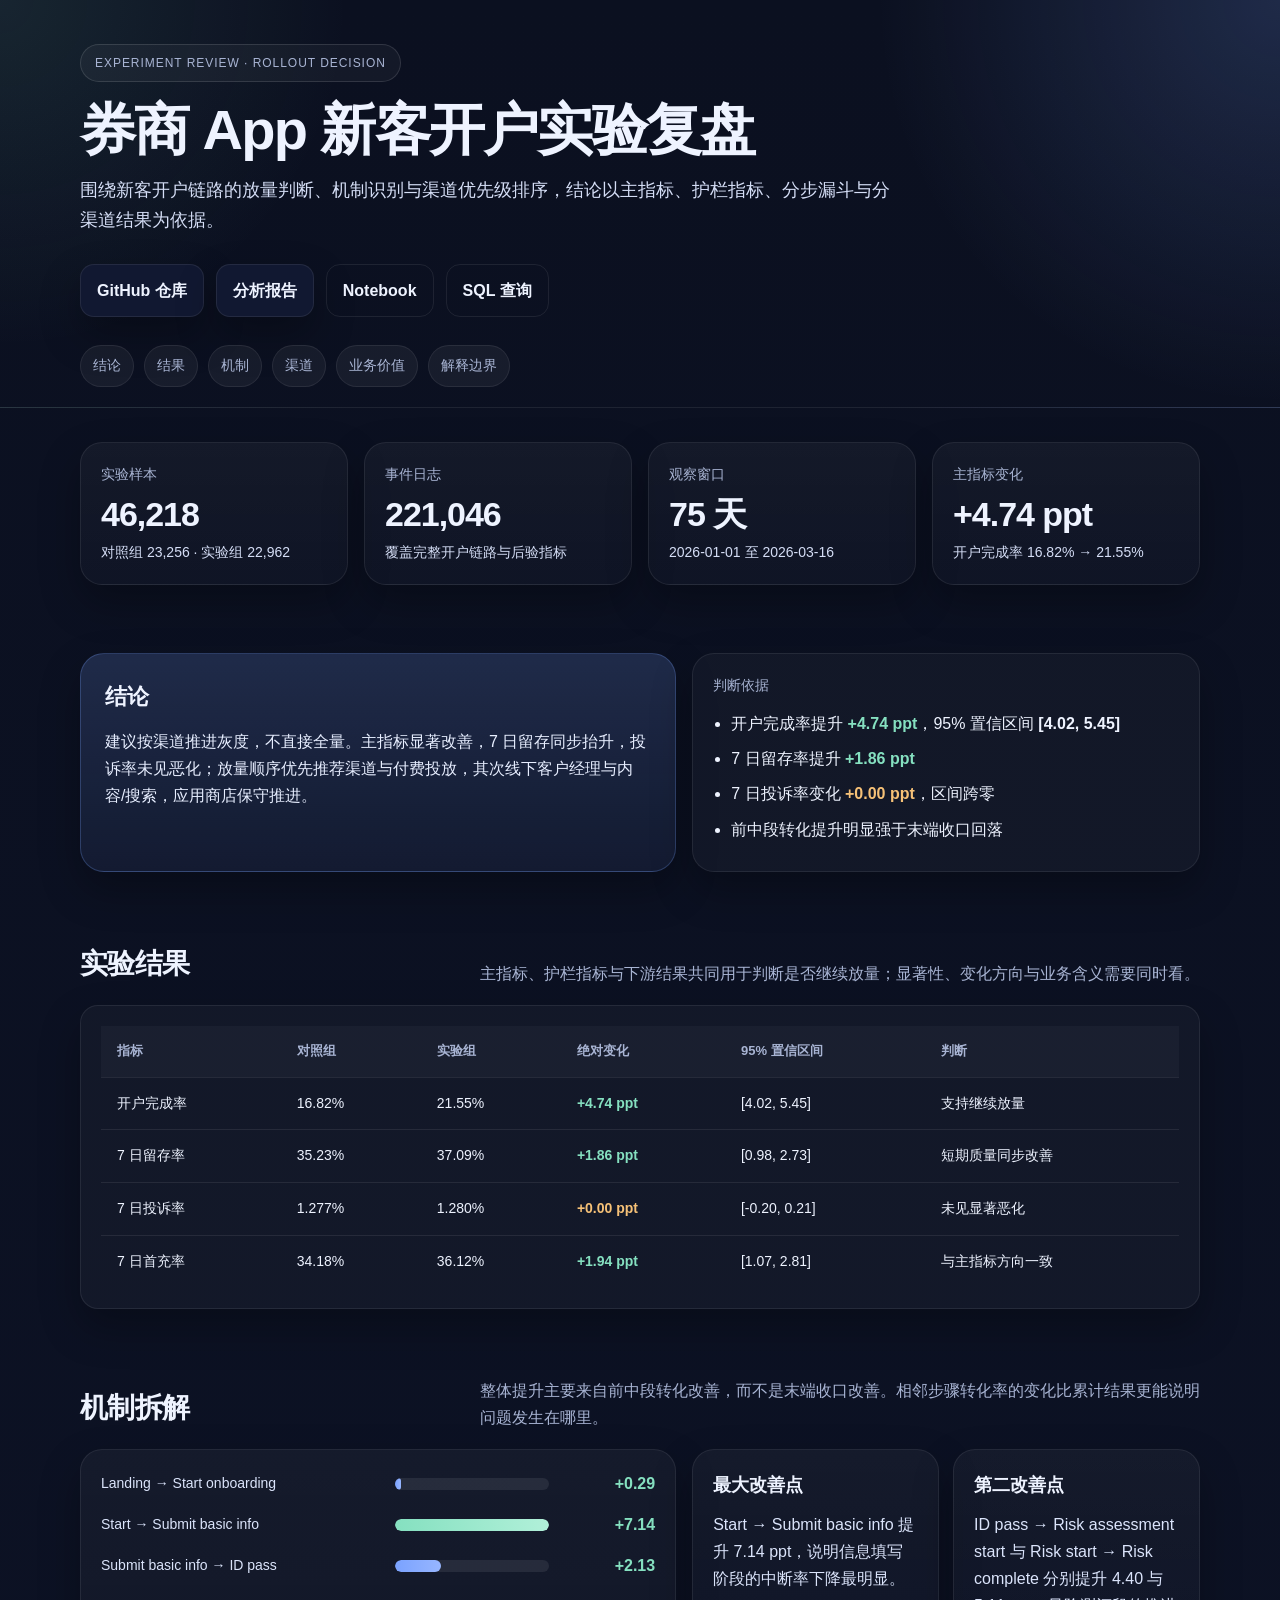
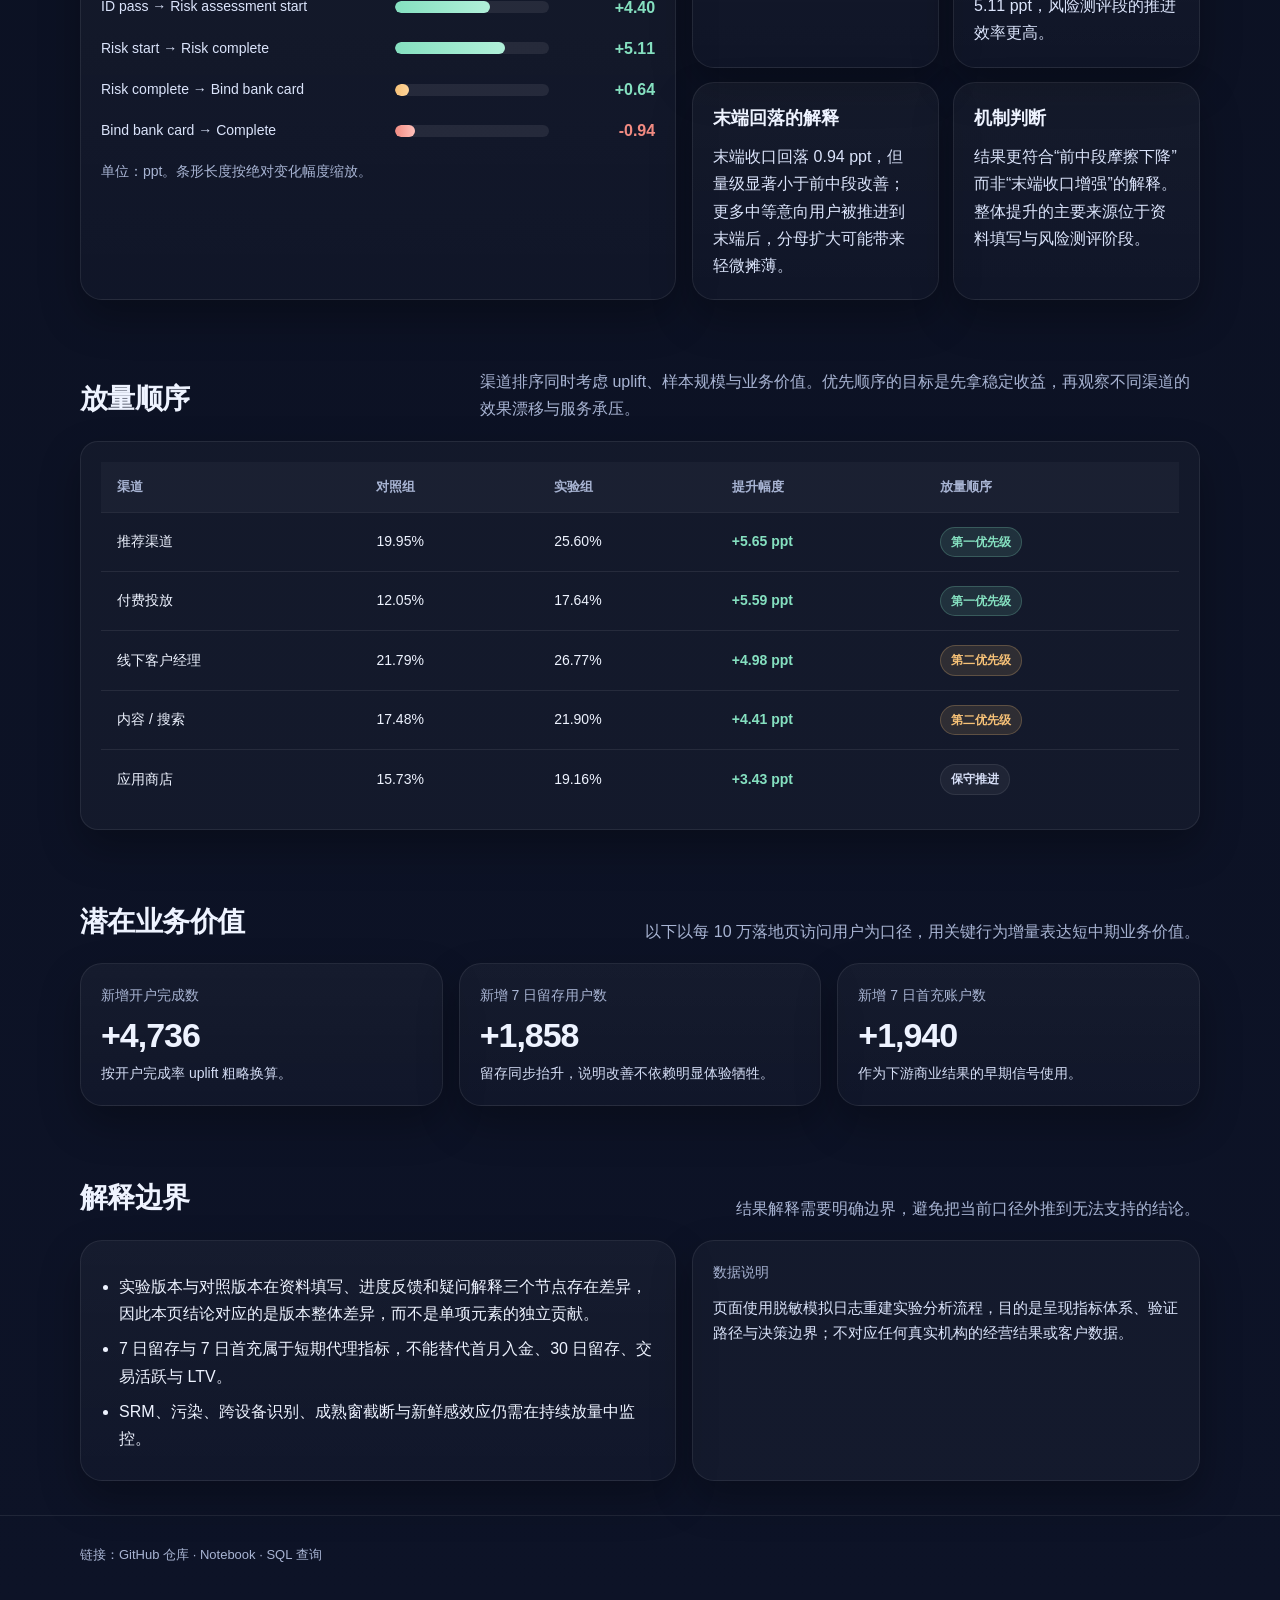
==== index.html @ dfdd7ac4 "new" ====
<!doctype html>
<html lang="zh-CN">
<head>
  <meta charset="utf-8">
  <meta name="viewport" content="width=device-width, initial-scale=1">
  <title>券商 App 新客开户实验复盘</title>
  <meta name="description" content="券商 App 新客开户链路的效果评估、机制拆解与分渠道放量顺序。">
  <style>:root{
  --bg:#0b1020;
  --panel:#111831;
  --panel-2:#151f3d;
  --line:rgba(255,255,255,.08);
  --text:#eef3ff;
  --muted:#a8b4d3;
  --accent:#7aa2ff;
  --accent-2:#85e0c0;
  --warm:#f6c177;
  --danger:#f28b82;
  --shadow:0 18px 40px rgba(0,0,0,.28);
}
*{box-sizing:border-box}
html{scroll-behavior:smooth}
body{margin:0;font-family:-apple-system,BlinkMacSystemFont,"Segoe UI",Roboto,"PingFang SC","Noto Sans SC","Hiragino Sans GB","Microsoft YaHei",sans-serif;background:linear-gradient(180deg,#0b1020 0%,#0d1327 100%);color:var(--text);line-height:1.7}
a{color:inherit;text-decoration:none}
.container{width:min(1120px,calc(100vw - 32px));margin:0 auto}
header.hero{padding:44px 0 20px;border-bottom:1px solid var(--line);background:radial-gradient(circle at top right, rgba(122,162,255,.18), transparent 30%),radial-gradient(circle at top left, rgba(133,224,192,.10), transparent 26%)}
.badge{display:inline-flex;align-items:center;gap:10px;padding:8px 14px;border:1px solid rgba(255,255,255,.12);border-radius:999px;background:rgba(255,255,255,.04);font-size:12px;letter-spacing:.08em;text-transform:uppercase;color:var(--muted)}
h1{font-size:clamp(34px,5vw,56px);line-height:1.08;margin:18px 0 14px;letter-spacing:-.03em}
.subtitle{max-width:820px;font-size:18px;color:#d5def6;margin:0 0 28px}
.toplinks{display:flex;flex-wrap:wrap;gap:12px;margin:18px 0 10px}
.btn{display:inline-flex;align-items:center;gap:10px;padding:12px 16px;border-radius:14px;background:var(--panel);border:1px solid var(--line);box-shadow:var(--shadow);font-weight:600}
.btn.secondary{background:transparent;box-shadow:none}
.quicknav{display:flex;flex-wrap:wrap;gap:10px;padding:18px 0 0}
.quicknav a{padding:8px 12px;border-radius:999px;background:rgba(255,255,255,.05);border:1px solid var(--line);font-size:14px;color:var(--muted)}
section{padding:34px 0}
.section-head{display:flex;justify-content:space-between;align-items:end;gap:18px;margin-bottom:18px}
.section-head h2{margin:0;font-size:28px;letter-spacing:-.02em}
.section-head p{margin:0;color:var(--muted);max-width:720px}
.grid{display:grid;gap:16px}
.metrics{grid-template-columns:repeat(4,minmax(0,1fr))}
.card{background:linear-gradient(180deg,rgba(255,255,255,.04),rgba(255,255,255,.02));border:1px solid var(--line);border-radius:22px;padding:20px;box-shadow:var(--shadow)}
.metric-label{color:var(--muted);font-size:14px;margin-bottom:10px}
.metric-value{font-size:34px;font-weight:750;letter-spacing:-.03em;line-height:1.05}
.metric-sub{margin-top:8px;color:#d5def6;font-size:14px}
.two-col{grid-template-columns:1.08fr .92fr}
.callout{padding:24px;border-radius:24px;background:linear-gradient(180deg,rgba(122,162,255,.18),rgba(122,162,255,.07));border:1px solid rgba(122,162,255,.25)}
.callout h3{margin:0 0 12px;font-size:22px}
.callout p{margin:0;color:#e7eeff}
.note{color:var(--muted);font-size:14px}
.list{margin:12px 0 0;padding-left:18px}
.list li{margin:8px 0}
.table-wrap{overflow:auto;border:1px solid var(--line);border-radius:18px;background:rgba(255,255,255,.03)}
table{width:100%;border-collapse:collapse;min-width:720px}
th,td{padding:14px 16px;border-bottom:1px solid var(--line);text-align:left;font-size:14px}
th{font-size:13px;color:var(--muted);font-weight:700;background:rgba(255,255,255,.03)}
tr:last-child td{border-bottom:none}
.em{font-weight:700}
.good{color:var(--accent-2);font-weight:700}
.warn{color:var(--warm);font-weight:700}
.bad{color:var(--danger);font-weight:700}
.kv{display:grid;grid-template-columns:repeat(2,minmax(0,1fr));gap:14px}
.kv .card h3{margin:0 0 10px;font-size:18px}
.kv .card p{margin:0;color:#dbe4fb}
.bars{display:grid;gap:14px}
.bar{display:grid;grid-template-columns:280px 1fr 92px;gap:14px;align-items:center}
.bar .label{font-size:14px;color:#dbe4fb}
.track{height:12px;border-radius:999px;background:rgba(255,255,255,.08);overflow:hidden;position:relative}
.fill{height:100%;border-radius:999px;background:linear-gradient(90deg,var(--accent),#97b6ff)}
.fill.green{background:linear-gradient(90deg,var(--accent-2),#b1f0d9)}
.fill.orange{background:linear-gradient(90deg,var(--warm),#ffd59a)}
.fill.red{background:linear-gradient(90deg,var(--danger),#ffc1bb)}
.delta{font-weight:750;text-align:right}
.priority{display:inline-flex;align-items:center;padding:4px 10px;border-radius:999px;font-size:12px;font-weight:700}
.p1{background:rgba(133,224,192,.12);color:var(--accent-2);border:1px solid rgba(133,224,192,.24)}
.p2{background:rgba(246,193,119,.12);color:var(--warm);border:1px solid rgba(246,193,119,.24)}
.p3{background:rgba(255,255,255,.05);color:#d6def6;border:1px solid var(--line)}
.smallgrid{grid-template-columns:repeat(3,minmax(0,1fr))}
.footer{padding:28px 0 46px;color:var(--muted);font-size:13px;border-top:1px solid var(--line)}
.divider{height:1px;background:var(--line);margin:8px 0 0}
.muted-card{background:rgba(255,255,255,.03)}
@media (max-width: 980px){
  .metrics,.two-col,.smallgrid,.kv{grid-template-columns:1fr 1fr}
  .bar{grid-template-columns:1fr;gap:8px}
}
@media (max-width: 640px){
  .metrics,.two-col,.smallgrid,.kv{grid-template-columns:1fr}
  header.hero{padding-top:28px}
  .btn{width:100%;justify-content:center}
}</style>
</head>
<body>
  <header class="hero">
    <div class="container">
      <span class="badge">Experiment Review · Rollout Decision</span>
      <h1>券商 App 新客开户实验复盘</h1>
      <p class="subtitle">围绕新客开户链路的放量判断、机制识别与渠道优先级排序，结论以主指标、护栏指标、分步漏斗与分渠道结果为依据。</p>
      
<div class="toplinks">
  <a class="btn" href="https://github.com/QILU-622/brokerage-onboarding-abtest" target="_blank" rel="noopener">GitHub 仓库</a>
  <a class="btn" href="./reports/brokerage_abtest_report.html">分析报告</a>
  <a class="btn secondary" href="https://github.com/QILU-622/brokerage-onboarding-abtest/blob/main/notebooks/brokerage_abtest_analysis.ipynb" target="_blank" rel="noopener">Notebook</a>
  <a class="btn secondary" href="https://github.com/QILU-622/brokerage-onboarding-abtest/tree/main/sql" target="_blank" rel="noopener">SQL 查询</a>
</div>
<div class="quicknav">
  <a href="#summary">结论</a>
  <a href="#results">结果</a>
  <a href="#mechanism">机制</a>
  <a href="#channels">渠道</a>
  <a href="#value">业务价值</a>
  <a href="#boundary">解释边界</a>
</div>

    </div>
  </header>

  <main class="container">
    <section id="summary">
      <div class="grid metrics">
        <div class="card">
          <div class="metric-label">实验样本</div>
          <div class="metric-value">46,218</div>
          <div class="metric-sub">对照组 23,256 · 实验组 22,962</div>
        </div>
        <div class="card">
          <div class="metric-label">事件日志</div>
          <div class="metric-value">221,046</div>
          <div class="metric-sub">覆盖完整开户链路与后验指标</div>
        </div>
        <div class="card">
          <div class="metric-label">观察窗口</div>
          <div class="metric-value">75 天</div>
          <div class="metric-sub">2026-01-01 至 2026-03-16</div>
        </div>
        <div class="card">
          <div class="metric-label">主指标变化</div>
          <div class="metric-value">+4.74 ppt</div>
          <div class="metric-sub">开户完成率 16.82% → 21.55%</div>
        </div>
      </div>
    </section>

    <section>
      <div class="grid two-col">
        <div class="callout card">
          <h3>结论</h3>
          <p>建议按渠道推进灰度，不直接全量。主指标显著改善，7 日留存同步抬升，投诉率未见恶化；放量顺序优先推荐渠道与付费投放，其次线下客户经理与内容/搜索，应用商店保守推进。</p>
        </div>
        <div class="card muted-card">
          <div class="metric-label">判断依据</div>
          <ul class="list">
            <li>开户完成率提升 <span class="good">+4.74 ppt</span>，95% 置信区间 <span class="em">[4.02, 5.45]</span></li>
            <li>7 日留存率提升 <span class="good">+1.86 ppt</span></li>
            <li>7 日投诉率变化 <span class="warn">+0.00 ppt</span>，区间跨零</li>
            <li>前中段转化提升明显强于末端收口回落</li>
          </ul>
        </div>
      </div>
    </section>

    <section id="results">
      <div class="section-head">
        <h2>实验结果</h2>
        <p>主指标、护栏指标与下游结果共同用于判断是否继续放量；显著性、变化方向与业务含义需要同时看。</p>
      </div>
      <div class="table-wrap card">
        <table>
          <thead>
            <tr>
              <th>指标</th>
              <th>对照组</th>
              <th>实验组</th>
              <th>绝对变化</th>
              <th>95% 置信区间</th>
              <th>判断</th>
            </tr>
          </thead>
          <tbody>
            <tr>
              <td>开户完成率</td>
              <td>16.82%</td>
              <td>21.55%</td>
              <td class="good">+4.74 ppt</td>
              <td>[4.02, 5.45]</td>
              <td>支持继续放量</td>
            </tr>
            <tr>
              <td>7 日留存率</td>
              <td>35.23%</td>
              <td>37.09%</td>
              <td class="good">+1.86 ppt</td>
              <td>[0.98, 2.73]</td>
              <td>短期质量同步改善</td>
            </tr>
            <tr>
              <td>7 日投诉率</td>
              <td>1.277%</td>
              <td>1.280%</td>
              <td class="warn">+0.00 ppt</td>
              <td>[-0.20, 0.21]</td>
              <td>未见显著恶化</td>
            </tr>
            <tr>
              <td>7 日首充率</td>
              <td>34.18%</td>
              <td>36.12%</td>
              <td class="good">+1.94 ppt</td>
              <td>[1.07, 2.81]</td>
              <td>与主指标方向一致</td>
            </tr>
          </tbody>
        </table>
      </div>
    </section>

    <section id="mechanism">
      <div class="section-head">
        <h2>机制拆解</h2>
        <p>整体提升主要来自前中段转化改善，而不是末端收口改善。相邻步骤转化率的变化比累计结果更能说明问题发生在哪里。</p>
      </div>
      <div class="grid two-col">
        <div class="card">
          <div class="bars">
            <div class="bar"><div class="label">Landing → Start onboarding</div><div class="track"><div class="fill" style="width:4.1%"></div></div><div class="delta good">+0.29</div></div>
            <div class="bar"><div class="label">Start → Submit basic info</div><div class="track"><div class="fill green" style="width:100%"></div></div><div class="delta good">+7.14</div></div>
            <div class="bar"><div class="label">Submit basic info → ID pass</div><div class="track"><div class="fill" style="width:29.8%"></div></div><div class="delta good">+2.13</div></div>
            <div class="bar"><div class="label">ID pass → Risk assessment start</div><div class="track"><div class="fill green" style="width:61.6%"></div></div><div class="delta good">+4.40</div></div>
            <div class="bar"><div class="label">Risk start → Risk complete</div><div class="track"><div class="fill green" style="width:71.6%"></div></div><div class="delta good">+5.11</div></div>
            <div class="bar"><div class="label">Risk complete → Bind bank card</div><div class="track"><div class="fill orange" style="width:9.0%"></div></div><div class="delta good">+0.64</div></div>
            <div class="bar"><div class="label">Bind bank card → Complete</div><div class="track"><div class="fill red" style="width:13.2%"></div></div><div class="delta bad">-0.94</div></div>
          </div>
          <p class="note" style="margin-top:16px">单位：ppt。条形长度按绝对变化幅度缩放。</p>
        </div>
        <div class="kv">
          <div class="card">
            <h3>最大改善点</h3>
            <p>Start → Submit basic info 提升 7.14 ppt，说明信息填写阶段的中断率下降最明显。</p>
          </div>
          <div class="card">
            <h3>第二改善点</h3>
            <p>ID pass → Risk assessment start 与 Risk start → Risk complete 分别提升 4.40 与 5.11 ppt，风险测评段的推进效率更高。</p>
          </div>
          <div class="card">
            <h3>末端回落的解释</h3>
            <p>末端收口回落 0.94 ppt，但量级显著小于前中段改善；更多中等意向用户被推进到末端后，分母扩大可能带来轻微摊薄。</p>
          </div>
          <div class="card">
            <h3>机制判断</h3>
            <p>结果更符合“前中段摩擦下降”而非“末端收口增强”的解释。整体提升的主要来源位于资料填写与风险测评阶段。</p>
          </div>
        </div>
      </div>
    </section>

    <section id="channels">
      <div class="section-head">
        <h2>放量顺序</h2>
        <p>渠道排序同时考虑 uplift、样本规模与业务价值。优先顺序的目标是先拿稳定收益，再观察不同渠道的效果漂移与服务承压。</p>
      </div>
      <div class="table-wrap card">
        <table>
          <thead>
            <tr>
              <th>渠道</th>
              <th>对照组</th>
              <th>实验组</th>
              <th>提升幅度</th>
              <th>放量顺序</th>
            </tr>
          </thead>
          <tbody>
            <tr>
              <td>推荐渠道</td>
              <td>19.95%</td>
              <td>25.60%</td>
              <td class="good">+5.65 ppt</td>
              <td><span class="priority p1">第一优先级</span></td>
            </tr>
            <tr>
              <td>付费投放</td>
              <td>12.05%</td>
              <td>17.64%</td>
              <td class="good">+5.59 ppt</td>
              <td><span class="priority p1">第一优先级</span></td>
            </tr>
            <tr>
              <td>线下客户经理</td>
              <td>21.79%</td>
              <td>26.77%</td>
              <td class="good">+4.98 ppt</td>
              <td><span class="priority p2">第二优先级</span></td>
            </tr>
            <tr>
              <td>内容 / 搜索</td>
              <td>17.48%</td>
              <td>21.90%</td>
              <td class="good">+4.41 ppt</td>
              <td><span class="priority p2">第二优先级</span></td>
            </tr>
            <tr>
              <td>应用商店</td>
              <td>15.73%</td>
              <td>19.16%</td>
              <td class="good">+3.43 ppt</td>
              <td><span class="priority p3">保守推进</span></td>
            </tr>
          </tbody>
        </table>
      </div>
    </section>

    <section id="value">
      <div class="section-head">
        <h2>潜在业务价值</h2>
        <p>以下以每 10 万落地页访问用户为口径，用关键行为增量表达短中期业务价值。</p>
      </div>
      <div class="grid smallgrid">
        <div class="card">
          <div class="metric-label">新增开户完成数</div>
          <div class="metric-value">+4,736</div>
          <div class="metric-sub">按开户完成率 uplift 粗略换算。</div>
        </div>
        <div class="card">
          <div class="metric-label">新增 7 日留存用户数</div>
          <div class="metric-value">+1,858</div>
          <div class="metric-sub">留存同步抬升，说明改善不依赖明显体验牺牲。</div>
        </div>
        <div class="card">
          <div class="metric-label">新增 7 日首充账户数</div>
          <div class="metric-value">+1,940</div>
          <div class="metric-sub">作为下游商业结果的早期信号使用。</div>
        </div>
      </div>
    </section>

    <section id="boundary">
      <div class="section-head">
        <h2>解释边界</h2>
        <p>结果解释需要明确边界，避免把当前口径外推到无法支持的结论。</p>
      </div>
      <div class="grid two-col">
        <div class="card">
          <ul class="list">
            <li>实验版本与对照版本在资料填写、进度反馈和疑问解释三个节点存在差异，因此本页结论对应的是版本整体差异，而不是单项元素的独立贡献。</li>
            <li>7 日留存与 7 日首充属于短期代理指标，不能替代首月入金、30 日留存、交易活跃与 LTV。</li>
            <li>SRM、污染、跨设备识别、成熟窗截断与新鲜感效应仍需在持续放量中监控。</li>
          </ul>
        </div>
        <div class="card muted-card">
          <div class="metric-label">数据说明</div>
          <p class="note" style="font-size:15px;color:#dbe4fb;margin:0">页面使用脱敏模拟日志重建实验分析流程，目的是呈现指标体系、验证路径与决策边界；不对应任何真实机构的经营结果或客户数据。</p>
        </div>
      </div>
    </section>
  </main>

  <footer class="footer">
    <div class="container">
      <div>链接：<a href="https://github.com/QILU-622/brokerage-onboarding-abtest" target="_blank" rel="noopener">GitHub 仓库</a> · <a href="https://github.com/QILU-622/brokerage-onboarding-abtest/blob/main/notebooks/brokerage_abtest_analysis.ipynb" target="_blank" rel="noopener">Notebook</a> · <a href="https://github.com/QILU-622/brokerage-onboarding-abtest/tree/main/sql" target="_blank" rel="noopener">SQL 查询</a></div>
    </div>
  </footer>
</body>
</html>
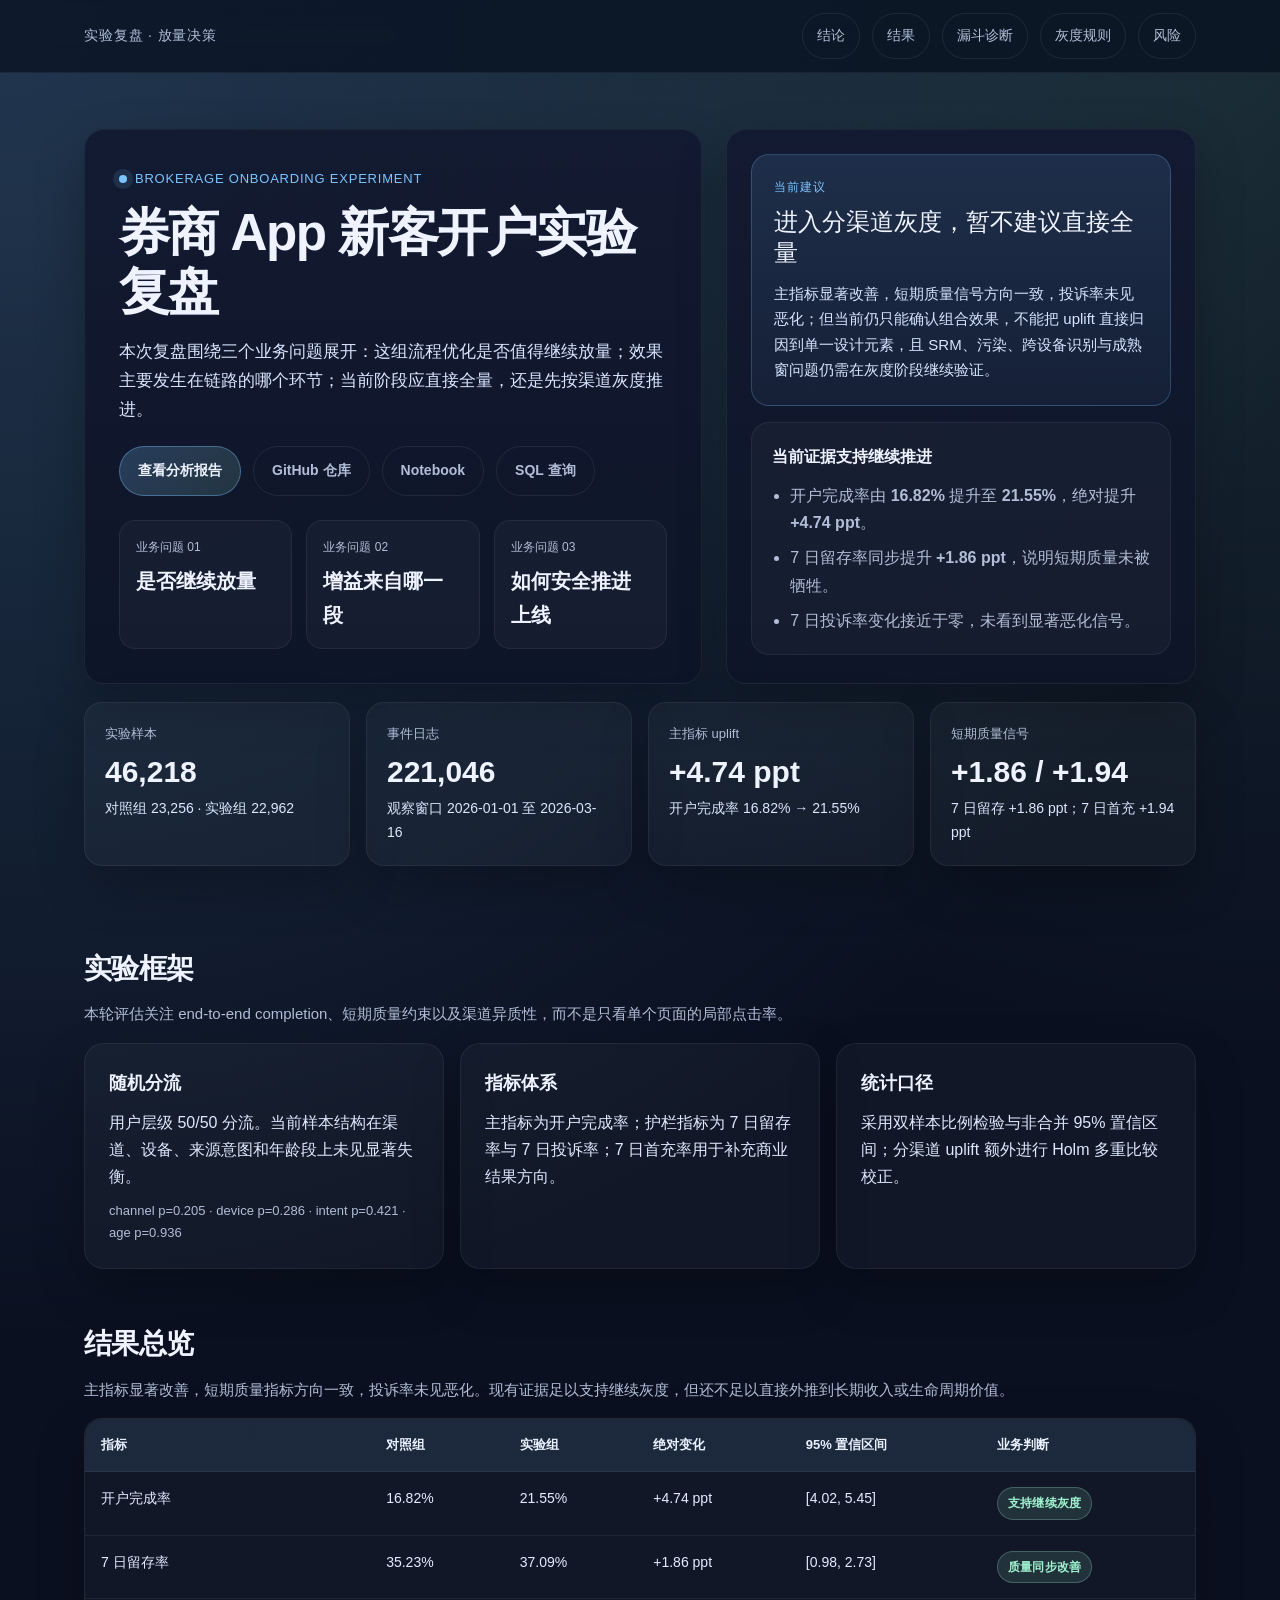
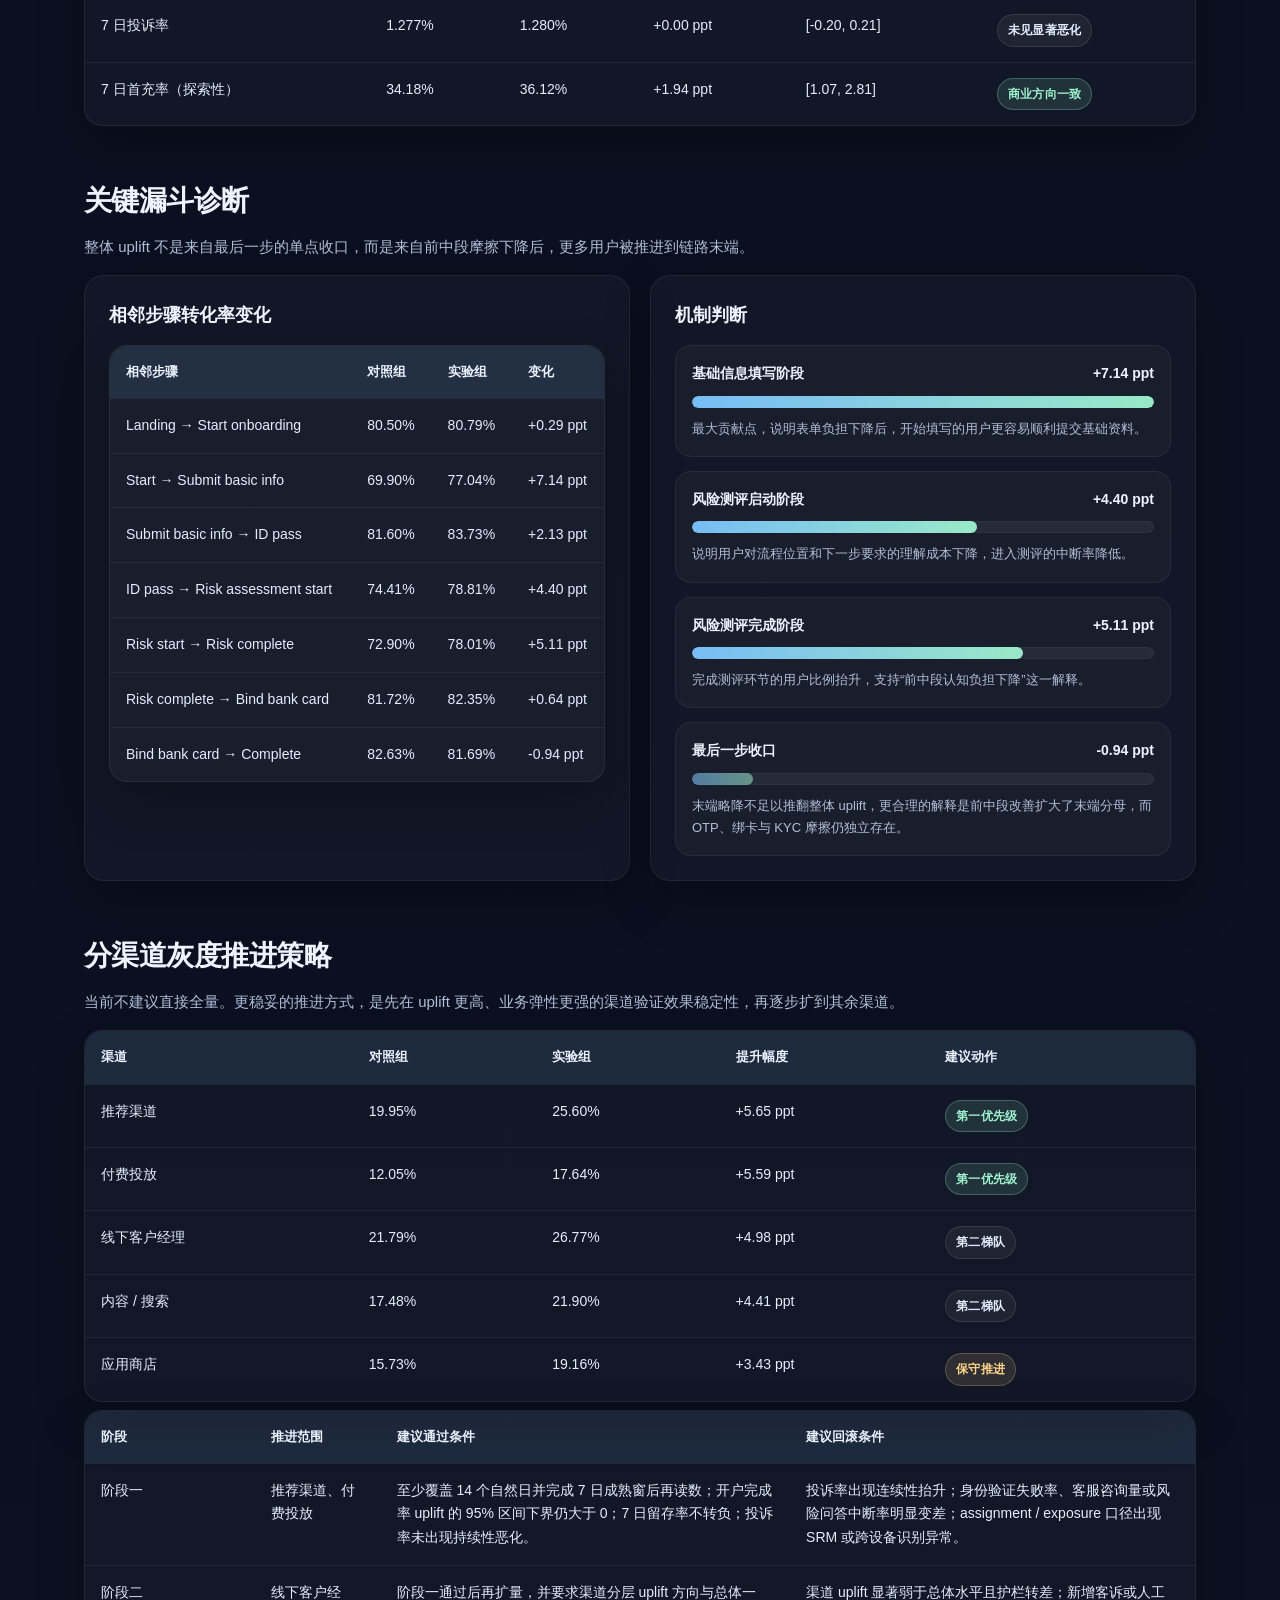
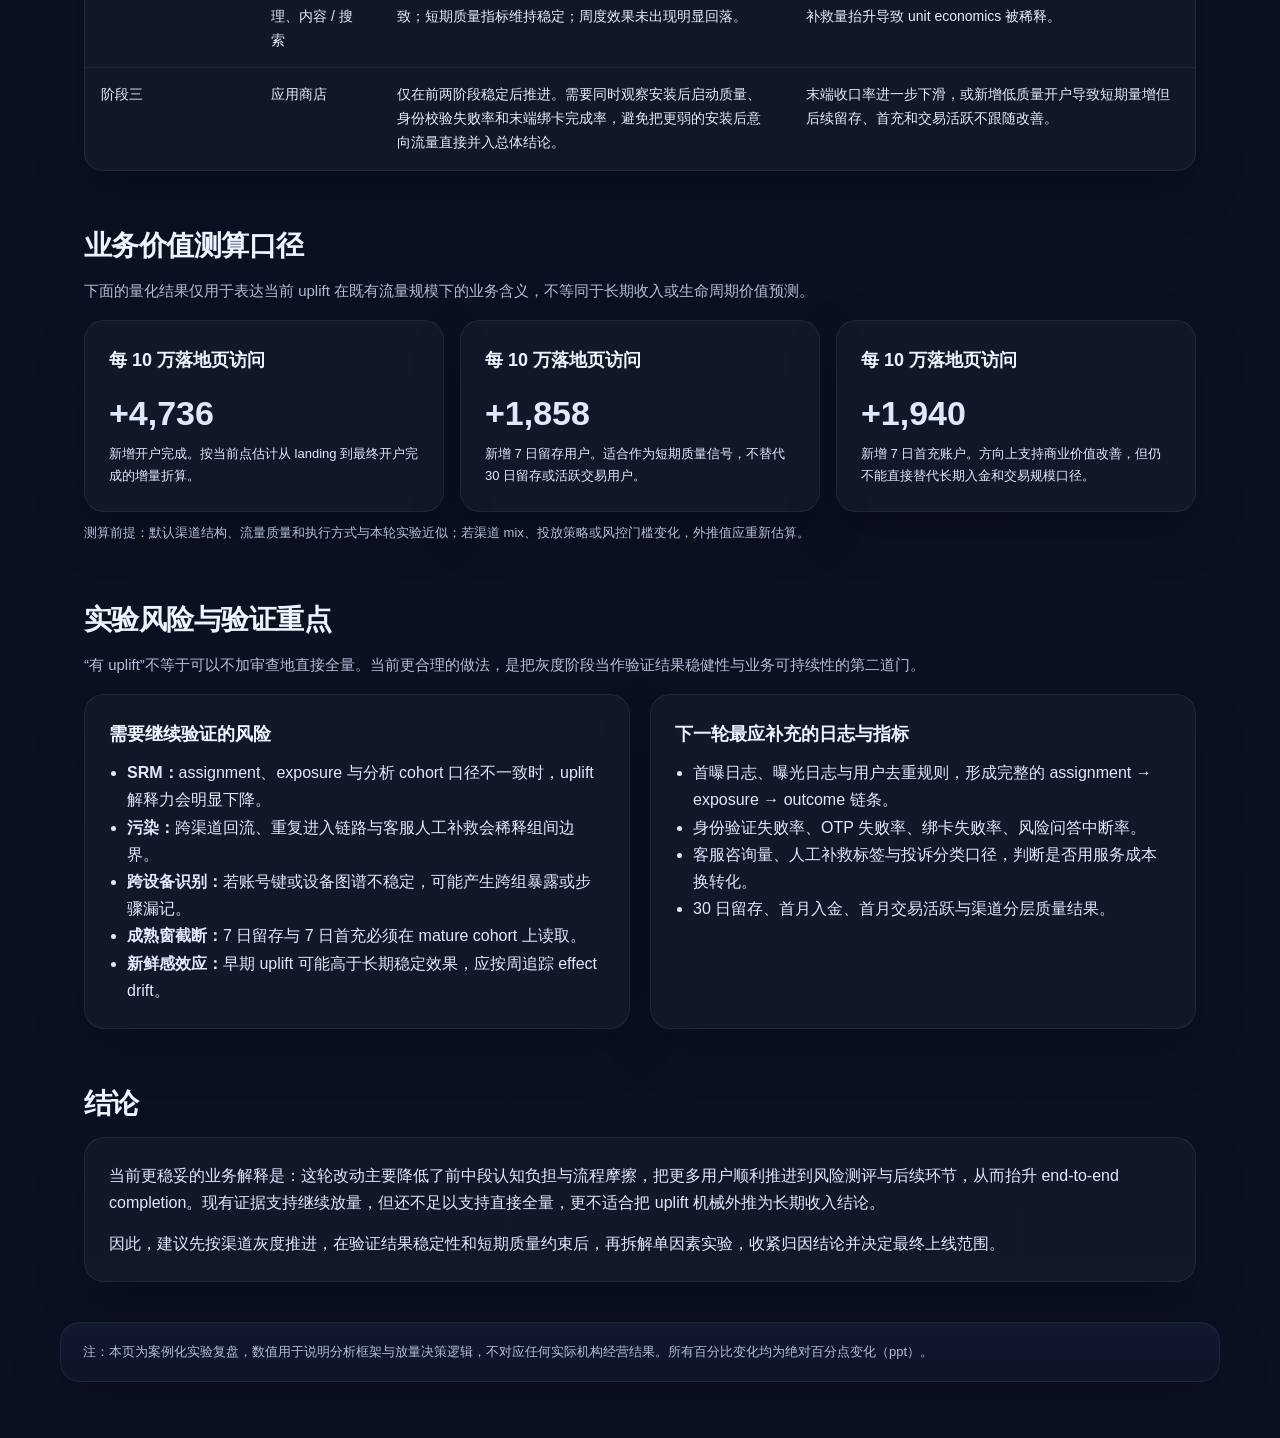
==== commit 36cbbb34: "update" ====
--- a/index.html
+++ b/index.html
@@ -1,169 +1,342 @@
-<!doctype html>
+<!DOCTYPE html>
 <html lang="zh-CN">
 <head>
-  <meta charset="utf-8">
-  <meta name="viewport" content="width=device-width, initial-scale=1">
-  <title>券商 App 新客开户实验复盘</title>
-  <meta name="description" content="券商 App 新客开户链路的效果评估、机制拆解与分渠道放量顺序。">
-  <style>:root{
-  --bg:#0b1020;
-  --panel:#111831;
-  --panel-2:#151f3d;
-  --line:rgba(255,255,255,.08);
-  --text:#eef3ff;
-  --muted:#a8b4d3;
-  --accent:#7aa2ff;
-  --accent-2:#85e0c0;
-  --warm:#f6c177;
-  --danger:#f28b82;
-  --shadow:0 18px 40px rgba(0,0,0,.28);
-}
-*{box-sizing:border-box}
-html{scroll-behavior:smooth}
-body{margin:0;font-family:-apple-system,BlinkMacSystemFont,"Segoe UI",Roboto,"PingFang SC","Noto Sans SC","Hiragino Sans GB","Microsoft YaHei",sans-serif;background:linear-gradient(180deg,#0b1020 0%,#0d1327 100%);color:var(--text);line-height:1.7}
-a{color:inherit;text-decoration:none}
-.container{width:min(1120px,calc(100vw - 32px));margin:0 auto}
-header.hero{padding:44px 0 20px;border-bottom:1px solid var(--line);background:radial-gradient(circle at top right, rgba(122,162,255,.18), transparent 30%),radial-gradient(circle at top left, rgba(133,224,192,.10), transparent 26%)}
-.badge{display:inline-flex;align-items:center;gap:10px;padding:8px 14px;border:1px solid rgba(255,255,255,.12);border-radius:999px;background:rgba(255,255,255,.04);font-size:12px;letter-spacing:.08em;text-transform:uppercase;color:var(--muted)}
-h1{font-size:clamp(34px,5vw,56px);line-height:1.08;margin:18px 0 14px;letter-spacing:-.03em}
-.subtitle{max-width:820px;font-size:18px;color:#d5def6;margin:0 0 28px}
-.toplinks{display:flex;flex-wrap:wrap;gap:12px;margin:18px 0 10px}
-.btn{display:inline-flex;align-items:center;gap:10px;padding:12px 16px;border-radius:14px;background:var(--panel);border:1px solid var(--line);box-shadow:var(--shadow);font-weight:600}
-.btn.secondary{background:transparent;box-shadow:none}
-.quicknav{display:flex;flex-wrap:wrap;gap:10px;padding:18px 0 0}
-.quicknav a{padding:8px 12px;border-radius:999px;background:rgba(255,255,255,.05);border:1px solid var(--line);font-size:14px;color:var(--muted)}
-section{padding:34px 0}
-.section-head{display:flex;justify-content:space-between;align-items:end;gap:18px;margin-bottom:18px}
-.section-head h2{margin:0;font-size:28px;letter-spacing:-.02em}
-.section-head p{margin:0;color:var(--muted);max-width:720px}
-.grid{display:grid;gap:16px}
-.metrics{grid-template-columns:repeat(4,minmax(0,1fr))}
-.card{background:linear-gradient(180deg,rgba(255,255,255,.04),rgba(255,255,255,.02));border:1px solid var(--line);border-radius:22px;padding:20px;box-shadow:var(--shadow)}
-.metric-label{color:var(--muted);font-size:14px;margin-bottom:10px}
-.metric-value{font-size:34px;font-weight:750;letter-spacing:-.03em;line-height:1.05}
-.metric-sub{margin-top:8px;color:#d5def6;font-size:14px}
-.two-col{grid-template-columns:1.08fr .92fr}
-.callout{padding:24px;border-radius:24px;background:linear-gradient(180deg,rgba(122,162,255,.18),rgba(122,162,255,.07));border:1px solid rgba(122,162,255,.25)}
-.callout h3{margin:0 0 12px;font-size:22px}
-.callout p{margin:0;color:#e7eeff}
-.note{color:var(--muted);font-size:14px}
-.list{margin:12px 0 0;padding-left:18px}
-.list li{margin:8px 0}
-.table-wrap{overflow:auto;border:1px solid var(--line);border-radius:18px;background:rgba(255,255,255,.03)}
-table{width:100%;border-collapse:collapse;min-width:720px}
-th,td{padding:14px 16px;border-bottom:1px solid var(--line);text-align:left;font-size:14px}
-th{font-size:13px;color:var(--muted);font-weight:700;background:rgba(255,255,255,.03)}
-tr:last-child td{border-bottom:none}
-.em{font-weight:700}
-.good{color:var(--accent-2);font-weight:700}
-.warn{color:var(--warm);font-weight:700}
-.bad{color:var(--danger);font-weight:700}
-.kv{display:grid;grid-template-columns:repeat(2,minmax(0,1fr));gap:14px}
-.kv .card h3{margin:0 0 10px;font-size:18px}
-.kv .card p{margin:0;color:#dbe4fb}
-.bars{display:grid;gap:14px}
-.bar{display:grid;grid-template-columns:280px 1fr 92px;gap:14px;align-items:center}
-.bar .label{font-size:14px;color:#dbe4fb}
-.track{height:12px;border-radius:999px;background:rgba(255,255,255,.08);overflow:hidden;position:relative}
-.fill{height:100%;border-radius:999px;background:linear-gradient(90deg,var(--accent),#97b6ff)}
-.fill.green{background:linear-gradient(90deg,var(--accent-2),#b1f0d9)}
-.fill.orange{background:linear-gradient(90deg,var(--warm),#ffd59a)}
-.fill.red{background:linear-gradient(90deg,var(--danger),#ffc1bb)}
-.delta{font-weight:750;text-align:right}
-.priority{display:inline-flex;align-items:center;padding:4px 10px;border-radius:999px;font-size:12px;font-weight:700}
-.p1{background:rgba(133,224,192,.12);color:var(--accent-2);border:1px solid rgba(133,224,192,.24)}
-.p2{background:rgba(246,193,119,.12);color:var(--warm);border:1px solid rgba(246,193,119,.24)}
-.p3{background:rgba(255,255,255,.05);color:#d6def6;border:1px solid var(--line)}
-.smallgrid{grid-template-columns:repeat(3,minmax(0,1fr))}
-.footer{padding:28px 0 46px;color:var(--muted);font-size:13px;border-top:1px solid var(--line)}
-.divider{height:1px;background:var(--line);margin:8px 0 0}
-.muted-card{background:rgba(255,255,255,.03)}
-@media (max-width: 980px){
-  .metrics,.two-col,.smallgrid,.kv{grid-template-columns:1fr 1fr}
-  .bar{grid-template-columns:1fr;gap:8px}
-}
-@media (max-width: 640px){
-  .metrics,.two-col,.smallgrid,.kv{grid-template-columns:1fr}
-  header.hero{padding-top:28px}
-  .btn{width:100%;justify-content:center}
-}</style>
+  <meta charset="UTF-8" />
+  <meta name="viewport" content="width=device-width, initial-scale=1.0" />
+  <title>券商 App 新客开户实验复盘｜灰度上线决策</title>
+  <meta name="description" content="券商 App 新客开户实验复盘，围绕放量决策、漏斗诊断、渠道异质性与灰度上线规则展开。" />
+  <style>
+    :root{
+      --bg:#0b1020;
+      --panel:#121a31;
+      --panel-2:#182340;
+      --line:#273556;
+      --text:#eef3ff;
+      --muted:#b2bdd8;
+      --accent:#7cc4ff;
+      --accent-2:#9ff3cf;
+      --warn:#ffd58a;
+      --danger:#ffb5b5;
+      --shadow:0 20px 50px rgba(0,0,0,.24);
+      --radius:20px;
+      --radius-sm:14px;
+      --max:1160px;
+    }
+    *{box-sizing:border-box}
+    html{scroll-behavior:smooth}
+    body{
+      margin:0;
+      font-family:-apple-system,BlinkMacSystemFont,"Segoe UI","PingFang SC","Hiragino Sans GB","Microsoft YaHei",sans-serif;
+      color:var(--text);
+      background:
+        radial-gradient(circle at top left, rgba(124,196,255,.22), transparent 28%),
+        radial-gradient(circle at top right, rgba(159,243,207,.12), transparent 22%),
+        linear-gradient(180deg,#08101f 0%, #0b1020 42%, #0c1122 100%);
+      line-height:1.7;
+    }
+    a{color:inherit;text-decoration:none}
+    .wrap{max-width:var(--max);margin:0 auto;padding:0 24px}
+    .topbar{
+      position:sticky;top:0;z-index:20;
+      backdrop-filter:blur(14px);
+      background:rgba(8,16,31,.72);
+      border-bottom:1px solid rgba(255,255,255,.06);
+    }
+    .topbar-inner{
+      display:flex;align-items:center;justify-content:space-between;gap:16px;
+      min-height:72px;
+    }
+    .brand{font-size:14px;color:var(--muted);letter-spacing:.06em}
+    .nav{display:flex;gap:12px;flex-wrap:wrap}
+    .nav a{
+      padding:10px 14px;border:1px solid rgba(255,255,255,.08);
+      border-radius:999px;color:var(--muted);font-size:14px;
+      transition:.2s ease;
+    }
+    .nav a:hover{color:var(--text);border-color:rgba(124,196,255,.45);transform:translateY(-1px)}
+    .hero{padding:56px 0 26px}
+    .hero-grid{
+      display:grid;grid-template-columns:1.25fr .95fr;gap:24px;
+      align-items:stretch;
+    }
+    .panel{
+      background:linear-gradient(180deg, rgba(18,26,49,.96), rgba(14,21,40,.96));
+      border:1px solid rgba(255,255,255,.06);
+      border-radius:var(--radius);
+      box-shadow:var(--shadow);
+    }
+    .hero-main{padding:34px}
+    .eyebrow{
+      display:inline-flex;align-items:center;gap:8px;
+      font-size:13px;color:var(--accent);letter-spacing:.06em;text-transform:uppercase;
+      margin-bottom:14px;
+    }
+    .eyebrow::before{
+      content:"";width:8px;height:8px;border-radius:50%;background:var(--accent);
+      box-shadow:0 0 0 6px rgba(124,196,255,.12);
+    }
+    h1{
+      margin:0 0 16px;
+      font-size:clamp(34px,4vw,52px);
+      line-height:1.15;
+      letter-spacing:-.03em;
+    }
+    .lead{
+      margin:0 0 22px;color:#d9e5ff;font-size:17px;
+      max-width:760px;
+    }
+    .hero-actions{display:flex;gap:12px;flex-wrap:wrap;margin-bottom:24px}
+    .btn{
+      display:inline-flex;align-items:center;justify-content:center;gap:8px;
+      padding:12px 18px;border-radius:999px;font-weight:600;font-size:14px;
+      border:1px solid rgba(255,255,255,.08);transition:.2s ease;
+    }
+    .btn-primary{
+      background:linear-gradient(135deg, rgba(124,196,255,.22), rgba(159,243,207,.14));
+      border-color:rgba(124,196,255,.38);
+    }
+    .btn-secondary{color:var(--muted)}
+    .btn:hover{transform:translateY(-1px)}
+    .key-points{
+      display:grid;grid-template-columns:repeat(3,minmax(0,1fr));gap:14px;
+      margin-top:14px;
+    }
+    .point{
+      padding:16px;border-radius:16px;background:rgba(255,255,255,.03);
+      border:1px solid rgba(255,255,255,.06);
+    }
+    .point .k{font-size:12px;color:var(--muted);margin-bottom:6px}
+    .point .v{font-size:20px;font-weight:700}
+    .hero-side{
+      padding:24px;display:grid;gap:16px;align-content:start;
+    }
+    .decision-card{
+      padding:22px;border-radius:18px;
+      background:linear-gradient(180deg, rgba(124,196,255,.12), rgba(124,196,255,.05));
+      border:1px solid rgba(124,196,255,.24);
+    }
+    .decision-label{font-size:12px;color:var(--accent);letter-spacing:.08em;text-transform:uppercase}
+    .decision-title{margin:10px 0 12px;font-size:24px;line-height:1.28}
+    .decision-copy{margin:0;color:#d9e5ff;font-size:15px}
+    .list-card{
+      padding:20px;border-radius:18px;background:rgba(255,255,255,.03);
+      border:1px solid rgba(255,255,255,.06);
+    }
+    .list-card h3{margin:0 0 12px;font-size:16px}
+    .list-card ul{margin:0;padding-left:18px;color:var(--muted)}
+    .list-card li+li{margin-top:8px}
+    .stat-grid{
+      display:grid;grid-template-columns:repeat(4,minmax(0,1fr));gap:16px;
+      margin:18px 0 14px;
+    }
+    .stat{
+      padding:20px;border-radius:18px;background:rgba(255,255,255,.03);
+      border:1px solid rgba(255,255,255,.06);
+    }
+    .stat .label{font-size:13px;color:var(--muted);margin-bottom:10px}
+    .stat .value{font-size:30px;font-weight:800;line-height:1.15}
+    .stat .sub{margin-top:8px;color:#dce7ff;font-size:14px}
+    section{padding:12px 0}
+    .section-title{
+      margin:34px 0 16px;
+      font-size:28px;line-height:1.2;letter-spacing:-.02em;
+    }
+    .section-kicker{
+      color:var(--muted);margin:0 0 16px;font-size:15px;
+    }
+    .grid-2{display:grid;grid-template-columns:1fr 1fr;gap:20px}
+    .grid-3{display:grid;grid-template-columns:repeat(3,minmax(0,1fr));gap:16px}
+    .card{
+      padding:24px;border-radius:var(--radius);background:rgba(255,255,255,.03);
+      border:1px solid rgba(255,255,255,.06);box-shadow:var(--shadow);
+    }
+    .card h3{margin:0 0 10px;font-size:18px}
+    .card p{margin:0;color:#dfe8ff}
+    .metric-table,.funnel-table,.channel-table,.rule-table{
+      width:100%;border-collapse:collapse;border-spacing:0;
+      overflow:hidden;border-radius:18px;
+    }
+    .table-wrap{
+      overflow:auto;border:1px solid rgba(255,255,255,.07);border-radius:18px;
+      background:rgba(255,255,255,.03);box-shadow:var(--shadow);
+    }
+    table thead th{
+      text-align:left;padding:15px 16px;font-size:13px;font-weight:700;color:#eaf1ff;
+      background:rgba(124,196,255,.10);border-bottom:1px solid rgba(255,255,255,.06);
+      white-space:nowrap;
+    }
+    table tbody td{
+      padding:15px 16px;border-bottom:1px solid rgba(255,255,255,.06);vertical-align:top;
+      color:#e4edff;font-size:14px;
+    }
+    table tbody tr:last-child td{border-bottom:none}
+    table tbody tr:hover td{background:rgba(255,255,255,.02)}
+    .num{white-space:nowrap;font-variant-numeric:tabular-nums}
+    .muted{color:var(--muted)}
+    .pill{
+      display:inline-block;padding:5px 10px;border-radius:999px;
+      font-size:12px;font-weight:700;letter-spacing:.02em;
+      background:rgba(159,243,207,.12);border:1px solid rgba(159,243,207,.26);color:var(--accent-2);
+    }
+    .pill.warn{background:rgba(255,213,138,.12);border-color:rgba(255,213,138,.24);color:var(--warn)}
+    .pill.neutral{background:rgba(255,255,255,.06);border-color:rgba(255,255,255,.10);color:#e4edff}
+    .bar-list{display:grid;gap:14px}
+    .bar-row{
+      padding:16px;border-radius:16px;background:rgba(255,255,255,.03);
+      border:1px solid rgba(255,255,255,.06);
+    }
+    .bar-head{
+      display:flex;justify-content:space-between;gap:16px;align-items:center;margin-bottom:10px;
+      font-size:14px;font-weight:600;
+    }
+    .track{
+      height:12px;border-radius:999px;background:rgba(255,255,255,.06);overflow:hidden;
+      box-shadow:inset 0 0 0 1px rgba(255,255,255,.04);
+    }
+    .fill{
+      height:100%;border-radius:999px;background:linear-gradient(90deg, rgba(124,196,255,.95), rgba(159,243,207,.95));
+    }
+    .note{
+      margin-top:10px;font-size:13px;color:var(--muted);
+    }
+    .rule-table td:first-child,.rule-table th:first-child{min-width:170px}
+    .footer{
+      padding:28px 0 56px;color:var(--muted);font-size:13px;
+    }
+    .footer .panel{padding:18px 22px}
+    .small{font-size:13px;color:var(--muted)}
+    .spacer{height:8px}
+    @media (max-width: 1024px){
+      .hero-grid,.grid-2{grid-template-columns:1fr}
+      .stat-grid{grid-template-columns:repeat(2,minmax(0,1fr))}
+      .grid-3{grid-template-columns:1fr}
+    }
+    @media (max-width: 640px){
+      .wrap{padding:0 16px}
+      .hero-main,.hero-side,.card{padding:20px}
+      .stat-grid,.key-points{grid-template-columns:1fr}
+      .topbar-inner{align-items:flex-start;padding:12px 0}
+      .nav{justify-content:flex-start}
+      table thead th, table tbody td{padding:13px 12px}
+    }
+  </style>
 </head>
 <body>
-  <header class="hero">
-    <div class="container">
-      <span class="badge">Experiment Review · Rollout Decision</span>
-      <h1>券商 App 新客开户实验复盘</h1>
-      <p class="subtitle">围绕新客开户链路的放量判断、机制识别与渠道优先级排序，结论以主指标、护栏指标、分步漏斗与分渠道结果为依据。</p>
-      
-<div class="toplinks">
-  <a class="btn" href="https://github.com/QILU-622/brokerage-onboarding-abtest" target="_blank" rel="noopener">GitHub 仓库</a>
-  <a class="btn" href="./reports/brokerage_abtest_report.html">分析报告</a>
-  <a class="btn secondary" href="https://github.com/QILU-622/brokerage-onboarding-abtest/blob/main/notebooks/brokerage_abtest_analysis.ipynb" target="_blank" rel="noopener">Notebook</a>
-  <a class="btn secondary" href="https://github.com/QILU-622/brokerage-onboarding-abtest/tree/main/sql" target="_blank" rel="noopener">SQL 查询</a>
-</div>
-<div class="quicknav">
-  <a href="#summary">结论</a>
-  <a href="#results">结果</a>
-  <a href="#mechanism">机制</a>
-  <a href="#channels">渠道</a>
-  <a href="#value">业务价值</a>
-  <a href="#boundary">解释边界</a>
-</div>
-
+  <header class="topbar">
+    <div class="wrap topbar-inner">
+      <div class="brand">实验复盘 · 放量决策</div>
+      <nav class="nav">
+        <a href="#decision">结论</a>
+        <a href="#results">结果</a>
+        <a href="#funnel">漏斗诊断</a>
+        <a href="#rollout">灰度规则</a>
+        <a href="#risks">风险</a>
+      </nav>
     </div>
   </header>
 
-  <main class="container">
-    <section id="summary">
-      <div class="grid metrics">
-        <div class="card">
-          <div class="metric-label">实验样本</div>
-          <div class="metric-value">46,218</div>
-          <div class="metric-sub">对照组 23,256 · 实验组 22,962</div>
-        </div>
-        <div class="card">
-          <div class="metric-label">事件日志</div>
-          <div class="metric-value">221,046</div>
-          <div class="metric-sub">覆盖完整开户链路与后验指标</div>
-        </div>
-        <div class="card">
-          <div class="metric-label">观察窗口</div>
-          <div class="metric-value">75 天</div>
-          <div class="metric-sub">2026-01-01 至 2026-03-16</div>
-        </div>
-        <div class="card">
-          <div class="metric-label">主指标变化</div>
-          <div class="metric-value">+4.74 ppt</div>
-          <div class="metric-sub">开户完成率 16.82% → 21.55%</div>
+  <main class="wrap">
+    <section class="hero">
+      <div class="hero-grid">
+        <article class="panel hero-main">
+          <div class="eyebrow">Brokerage onboarding experiment</div>
+          <h1>券商 App 新客开户实验复盘</h1>
+          <p class="lead">
+            本次复盘围绕三个业务问题展开：这组流程优化是否值得继续放量；效果主要发生在链路的哪个环节；当前阶段应直接全量，还是先按渠道灰度推进。
+          </p>
+
+          <div class="hero-actions">
+            <a class="btn btn-primary" href="reports/brokerage_abtest_report.html">查看分析报告</a>
+            <a class="btn btn-secondary" href="https://github.com/QILU-622/brokerage-onboarding-abtest" target="_blank" rel="noopener">GitHub 仓库</a>
+            <a class="btn btn-secondary" href="https://github.com/QILU-622/brokerage-onboarding-abtest/blob/main/notebooks/brokerage_abtest_analysis.ipynb" target="_blank" rel="noopener">Notebook</a>
+            <a class="btn btn-secondary" href="https://github.com/QILU-622/brokerage-onboarding-abtest/tree/main/sql" target="_blank" rel="noopener">SQL 查询</a>
+          </div>
+
+          <div class="key-points">
+            <div class="point">
+              <div class="k">业务问题 01</div>
+              <div class="v">是否继续放量</div>
+            </div>
+            <div class="point">
+              <div class="k">业务问题 02</div>
+              <div class="v">增益来自哪一段</div>
+            </div>
+            <div class="point">
+              <div class="k">业务问题 03</div>
+              <div class="v">如何安全推进上线</div>
+            </div>
+          </div>
+        </article>
+
+        <aside class="panel hero-side" id="decision">
+          <div class="decision-card">
+            <div class="decision-label">当前建议</div>
+            <div class="decision-title">进入分渠道灰度，暂不建议直接全量</div>
+            <p class="decision-copy">
+              主指标显著改善，短期质量信号方向一致，投诉率未见恶化；但当前仍只能确认组合效果，不能把 uplift 直接归因到单一设计元素，且 SRM、污染、跨设备识别与成熟窗问题仍需在灰度阶段继续验证。
+            </p>
+          </div>
+
+          <div class="list-card">
+            <h3>当前证据支持继续推进</h3>
+            <ul>
+              <li>开户完成率由 <strong>16.82%</strong> 提升至 <strong>21.55%</strong>，绝对提升 <strong>+4.74 ppt</strong>。</li>
+              <li>7 日留存率同步提升 <strong>+1.86 ppt</strong>，说明短期质量未被牺牲。</li>
+              <li>7 日投诉率变化接近于零，未看到显著恶化信号。</li>
+            </ul>
+          </div>
+        </aside>
+      </div>
+
+      <div class="stat-grid">
+        <div class="stat panel">
+          <div class="label">实验样本</div>
+          <div class="value">46,218</div>
+          <div class="sub">对照组 23,256 · 实验组 22,962</div>
+        </div>
+        <div class="stat panel">
+          <div class="label">事件日志</div>
+          <div class="value">221,046</div>
+          <div class="sub">观察窗口 2026-01-01 至 2026-03-16</div>
+        </div>
+        <div class="stat panel">
+          <div class="label">主指标 uplift</div>
+          <div class="value">+4.74 ppt</div>
+          <div class="sub">开户完成率 16.82% → 21.55%</div>
+        </div>
+        <div class="stat panel">
+          <div class="label">短期质量信号</div>
+          <div class="value">+1.86 / +1.94</div>
+          <div class="sub">7 日留存 +1.86 ppt；7 日首充 +1.94 ppt</div>
         </div>
       </div>
     </section>
 
     <section>
-      <div class="grid two-col">
-        <div class="callout card">
-          <h3>结论</h3>
-          <p>建议按渠道推进灰度，不直接全量。主指标显著改善，7 日留存同步抬升，投诉率未见恶化；放量顺序优先推荐渠道与付费投放，其次线下客户经理与内容/搜索，应用商店保守推进。</p>
-        </div>
-        <div class="card muted-card">
-          <div class="metric-label">判断依据</div>
-          <ul class="list">
-            <li>开户完成率提升 <span class="good">+4.74 ppt</span>，95% 置信区间 <span class="em">[4.02, 5.45]</span></li>
-            <li>7 日留存率提升 <span class="good">+1.86 ppt</span></li>
-            <li>7 日投诉率变化 <span class="warn">+0.00 ppt</span>，区间跨零</li>
-            <li>前中段转化提升明显强于末端收口回落</li>
-          </ul>
+      <h2 class="section-title">实验框架</h2>
+      <p class="section-kicker">本轮评估关注 end-to-end completion、短期质量约束以及渠道异质性，而不是只看单个页面的局部点击率。</p>
+      <div class="grid-3">
+        <div class="card">
+          <h3>随机分流</h3>
+          <p>用户层级 50/50 分流。当前样本结构在渠道、设备、来源意图和年龄段上未见显著失衡。</p>
+          <div class="note">channel p=0.205 · device p=0.286 · intent p=0.421 · age p=0.936</div>
+        </div>
+        <div class="card">
+          <h3>指标体系</h3>
+          <p>主指标为开户完成率；护栏指标为 7 日留存率与 7 日投诉率；7 日首充率用于补充商业结果方向。</p>
+        </div>
+        <div class="card">
+          <h3>统计口径</h3>
+          <p>采用双样本比例检验与非合并 95% 置信区间；分渠道 uplift 额外进行 Holm 多重比较校正。</p>
         </div>
       </div>
     </section>
 
     <section id="results">
-      <div class="section-head">
-        <h2>实验结果</h2>
-        <p>主指标、护栏指标与下游结果共同用于判断是否继续放量；显著性、变化方向与业务含义需要同时看。</p>
-      </div>
-      <div class="table-wrap card">
-        <table>
+      <h2 class="section-title">结果总览</h2>
+      <p class="section-kicker">主指标显著改善，短期质量指标方向一致，投诉率未见恶化。现有证据足以支持继续灰度，但还不足以直接外推到长期收入或生命周期价值。</p>
+      <div class="table-wrap">
+        <table class="metric-table">
           <thead>
             <tr>
               <th>指标</th>
@@ -171,191 +344,320 @@
               <th>实验组</th>
               <th>绝对变化</th>
               <th>95% 置信区间</th>
-              <th>判断</th>
+              <th>业务判断</th>
             </tr>
           </thead>
           <tbody>
             <tr>
               <td>开户完成率</td>
-              <td>16.82%</td>
-              <td>21.55%</td>
-              <td class="good">+4.74 ppt</td>
-              <td>[4.02, 5.45]</td>
-              <td>支持继续放量</td>
+              <td class="num">16.82%</td>
+              <td class="num">21.55%</td>
+              <td class="num">+4.74 ppt</td>
+              <td class="num">[4.02, 5.45]</td>
+              <td><span class="pill">支持继续灰度</span></td>
             </tr>
             <tr>
               <td>7 日留存率</td>
-              <td>35.23%</td>
-              <td>37.09%</td>
-              <td class="good">+1.86 ppt</td>
-              <td>[0.98, 2.73]</td>
-              <td>短期质量同步改善</td>
+              <td class="num">35.23%</td>
+              <td class="num">37.09%</td>
+              <td class="num">+1.86 ppt</td>
+              <td class="num">[0.98, 2.73]</td>
+              <td><span class="pill">质量同步改善</span></td>
             </tr>
             <tr>
               <td>7 日投诉率</td>
-              <td>1.277%</td>
-              <td>1.280%</td>
-              <td class="warn">+0.00 ppt</td>
-              <td>[-0.20, 0.21]</td>
-              <td>未见显著恶化</td>
-            </tr>
-            <tr>
-              <td>7 日首充率</td>
-              <td>34.18%</td>
-              <td>36.12%</td>
-              <td class="good">+1.94 ppt</td>
-              <td>[1.07, 2.81]</td>
-              <td>与主指标方向一致</td>
+              <td class="num">1.277%</td>
+              <td class="num">1.280%</td>
+              <td class="num">+0.00 ppt</td>
+              <td class="num">[-0.20, 0.21]</td>
+              <td><span class="pill neutral">未见显著恶化</span></td>
+            </tr>
+            <tr>
+              <td>7 日首充率（探索性）</td>
+              <td class="num">34.18%</td>
+              <td class="num">36.12%</td>
+              <td class="num">+1.94 ppt</td>
+              <td class="num">[1.07, 2.81]</td>
+              <td><span class="pill">商业方向一致</span></td>
             </tr>
           </tbody>
         </table>
       </div>
     </section>
 
-    <section id="mechanism">
-      <div class="section-head">
-        <h2>机制拆解</h2>
-        <p>整体提升主要来自前中段转化改善，而不是末端收口改善。相邻步骤转化率的变化比累计结果更能说明问题发生在哪里。</p>
-      </div>
-      <div class="grid two-col">
-        <div class="card">
-          <div class="bars">
-            <div class="bar"><div class="label">Landing → Start onboarding</div><div class="track"><div class="fill" style="width:4.1%"></div></div><div class="delta good">+0.29</div></div>
-            <div class="bar"><div class="label">Start → Submit basic info</div><div class="track"><div class="fill green" style="width:100%"></div></div><div class="delta good">+7.14</div></div>
-            <div class="bar"><div class="label">Submit basic info → ID pass</div><div class="track"><div class="fill" style="width:29.8%"></div></div><div class="delta good">+2.13</div></div>
-            <div class="bar"><div class="label">ID pass → Risk assessment start</div><div class="track"><div class="fill green" style="width:61.6%"></div></div><div class="delta good">+4.40</div></div>
-            <div class="bar"><div class="label">Risk start → Risk complete</div><div class="track"><div class="fill green" style="width:71.6%"></div></div><div class="delta good">+5.11</div></div>
-            <div class="bar"><div class="label">Risk complete → Bind bank card</div><div class="track"><div class="fill orange" style="width:9.0%"></div></div><div class="delta good">+0.64</div></div>
-            <div class="bar"><div class="label">Bind bank card → Complete</div><div class="track"><div class="fill red" style="width:13.2%"></div></div><div class="delta bad">-0.94</div></div>
+    <section id="funnel">
+      <h2 class="section-title">关键漏斗诊断</h2>
+      <p class="section-kicker">整体 uplift 不是来自最后一步的单点收口，而是来自前中段摩擦下降后，更多用户被推进到链路末端。</p>
+
+      <div class="grid-2">
+        <div class="card">
+          <h3>相邻步骤转化率变化</h3>
+          <div class="table-wrap" style="margin-top:14px">
+            <table class="funnel-table">
+              <thead>
+                <tr>
+                  <th>相邻步骤</th>
+                  <th>对照组</th>
+                  <th>实验组</th>
+                  <th>变化</th>
+                </tr>
+              </thead>
+              <tbody>
+                <tr>
+                  <td>Landing → Start onboarding</td>
+                  <td class="num">80.50%</td>
+                  <td class="num">80.79%</td>
+                  <td class="num">+0.29 ppt</td>
+                </tr>
+                <tr>
+                  <td>Start → Submit basic info</td>
+                  <td class="num">69.90%</td>
+                  <td class="num">77.04%</td>
+                  <td class="num">+7.14 ppt</td>
+                </tr>
+                <tr>
+                  <td>Submit basic info → ID pass</td>
+                  <td class="num">81.60%</td>
+                  <td class="num">83.73%</td>
+                  <td class="num">+2.13 ppt</td>
+                </tr>
+                <tr>
+                  <td>ID pass → Risk assessment start</td>
+                  <td class="num">74.41%</td>
+                  <td class="num">78.81%</td>
+                  <td class="num">+4.40 ppt</td>
+                </tr>
+                <tr>
+                  <td>Risk start → Risk complete</td>
+                  <td class="num">72.90%</td>
+                  <td class="num">78.01%</td>
+                  <td class="num">+5.11 ppt</td>
+                </tr>
+                <tr>
+                  <td>Risk complete → Bind bank card</td>
+                  <td class="num">81.72%</td>
+                  <td class="num">82.35%</td>
+                  <td class="num">+0.64 ppt</td>
+                </tr>
+                <tr>
+                  <td>Bind bank card → Complete</td>
+                  <td class="num">82.63%</td>
+                  <td class="num">81.69%</td>
+                  <td class="num">-0.94 ppt</td>
+                </tr>
+              </tbody>
+            </table>
           </div>
-          <p class="note" style="margin-top:16px">单位：ppt。条形长度按绝对变化幅度缩放。</p>
-        </div>
-        <div class="kv">
-          <div class="card">
-            <h3>最大改善点</h3>
-            <p>Start → Submit basic info 提升 7.14 ppt，说明信息填写阶段的中断率下降最明显。</p>
+        </div>
+
+        <div class="card">
+          <h3>机制判断</h3>
+          <div class="bar-list" style="margin-top:14px">
+            <div class="bar-row">
+              <div class="bar-head">
+                <span>基础信息填写阶段</span>
+                <span class="num">+7.14 ppt</span>
+              </div>
+              <div class="track"><div class="fill" style="width:100%"></div></div>
+              <div class="note">最大贡献点，说明表单负担下降后，开始填写的用户更容易顺利提交基础资料。</div>
+            </div>
+            <div class="bar-row">
+              <div class="bar-head">
+                <span>风险测评启动阶段</span>
+                <span class="num">+4.40 ppt</span>
+              </div>
+              <div class="track"><div class="fill" style="width:61.6%"></div></div>
+              <div class="note">说明用户对流程位置和下一步要求的理解成本下降，进入测评的中断率降低。</div>
+            </div>
+            <div class="bar-row">
+              <div class="bar-head">
+                <span>风险测评完成阶段</span>
+                <span class="num">+5.11 ppt</span>
+              </div>
+              <div class="track"><div class="fill" style="width:71.6%"></div></div>
+              <div class="note">完成测评环节的用户比例抬升，支持“前中段认知负担下降”这一解释。</div>
+            </div>
+            <div class="bar-row">
+              <div class="bar-head">
+                <span>最后一步收口</span>
+                <span class="num">-0.94 ppt</span>
+              </div>
+              <div class="track"><div class="fill" style="width:13.2%;opacity:.55"></div></div>
+              <div class="note">末端略降不足以推翻整体 uplift，更合理的解释是前中段改善扩大了末端分母，而 OTP、绑卡与 KYC 摩擦仍独立存在。</div>
+            </div>
           </div>
-          <div class="card">
-            <h3>第二改善点</h3>
-            <p>ID pass → Risk assessment start 与 Risk start → Risk complete 分别提升 4.40 与 5.11 ppt，风险测评段的推进效率更高。</p>
-          </div>
-          <div class="card">
-            <h3>末端回落的解释</h3>
-            <p>末端收口回落 0.94 ppt，但量级显著小于前中段改善；更多中等意向用户被推进到末端后，分母扩大可能带来轻微摊薄。</p>
-          </div>
-          <div class="card">
-            <h3>机制判断</h3>
-            <p>结果更符合“前中段摩擦下降”而非“末端收口增强”的解释。整体提升的主要来源位于资料填写与风险测评阶段。</p>
-          </div>
-        </div>
-      </div>
-    </section>
-
-    <section id="channels">
-      <div class="section-head">
-        <h2>放量顺序</h2>
-        <p>渠道排序同时考虑 uplift、样本规模与业务价值。优先顺序的目标是先拿稳定收益，再观察不同渠道的效果漂移与服务承压。</p>
-      </div>
-      <div class="table-wrap card">
-        <table>
+        </div>
+      </div>
+    </section>
+
+    <section id="rollout">
+      <h2 class="section-title">分渠道灰度推进策略</h2>
+      <p class="section-kicker">当前不建议直接全量。更稳妥的推进方式，是先在 uplift 更高、业务弹性更强的渠道验证效果稳定性，再逐步扩到其余渠道。</p>
+
+      <div class="table-wrap">
+        <table class="channel-table">
           <thead>
             <tr>
               <th>渠道</th>
               <th>对照组</th>
               <th>实验组</th>
               <th>提升幅度</th>
-              <th>放量顺序</th>
+              <th>建议动作</th>
             </tr>
           </thead>
           <tbody>
             <tr>
               <td>推荐渠道</td>
-              <td>19.95%</td>
-              <td>25.60%</td>
-              <td class="good">+5.65 ppt</td>
-              <td><span class="priority p1">第一优先级</span></td>
+              <td class="num">19.95%</td>
+              <td class="num">25.60%</td>
+              <td class="num">+5.65 ppt</td>
+              <td><span class="pill">第一优先级</span></td>
             </tr>
             <tr>
               <td>付费投放</td>
-              <td>12.05%</td>
-              <td>17.64%</td>
-              <td class="good">+5.59 ppt</td>
-              <td><span class="priority p1">第一优先级</span></td>
+              <td class="num">12.05%</td>
+              <td class="num">17.64%</td>
+              <td class="num">+5.59 ppt</td>
+              <td><span class="pill">第一优先级</span></td>
             </tr>
             <tr>
               <td>线下客户经理</td>
-              <td>21.79%</td>
-              <td>26.77%</td>
-              <td class="good">+4.98 ppt</td>
-              <td><span class="priority p2">第二优先级</span></td>
+              <td class="num">21.79%</td>
+              <td class="num">26.77%</td>
+              <td class="num">+4.98 ppt</td>
+              <td><span class="pill neutral">第二梯队</span></td>
             </tr>
             <tr>
               <td>内容 / 搜索</td>
-              <td>17.48%</td>
-              <td>21.90%</td>
-              <td class="good">+4.41 ppt</td>
-              <td><span class="priority p2">第二优先级</span></td>
+              <td class="num">17.48%</td>
+              <td class="num">21.90%</td>
+              <td class="num">+4.41 ppt</td>
+              <td><span class="pill neutral">第二梯队</span></td>
             </tr>
             <tr>
               <td>应用商店</td>
-              <td>15.73%</td>
-              <td>19.16%</td>
-              <td class="good">+3.43 ppt</td>
-              <td><span class="priority p3">保守推进</span></td>
+              <td class="num">15.73%</td>
+              <td class="num">19.16%</td>
+              <td class="num">+3.43 ppt</td>
+              <td><span class="pill warn">保守推进</span></td>
             </tr>
           </tbody>
         </table>
       </div>
-    </section>
-
-    <section id="value">
-      <div class="section-head">
-        <h2>潜在业务价值</h2>
-        <p>以下以每 10 万落地页访问用户为口径，用关键行为增量表达短中期业务价值。</p>
-      </div>
-      <div class="grid smallgrid">
-        <div class="card">
-          <div class="metric-label">新增开户完成数</div>
-          <div class="metric-value">+4,736</div>
-          <div class="metric-sub">按开户完成率 uplift 粗略换算。</div>
-        </div>
-        <div class="card">
-          <div class="metric-label">新增 7 日留存用户数</div>
-          <div class="metric-value">+1,858</div>
-          <div class="metric-sub">留存同步抬升，说明改善不依赖明显体验牺牲。</div>
-        </div>
-        <div class="card">
-          <div class="metric-label">新增 7 日首充账户数</div>
-          <div class="metric-value">+1,940</div>
-          <div class="metric-sub">作为下游商业结果的早期信号使用。</div>
-        </div>
-      </div>
-    </section>
-
-    <section id="boundary">
-      <div class="section-head">
-        <h2>解释边界</h2>
-        <p>结果解释需要明确边界，避免把当前口径外推到无法支持的结论。</p>
-      </div>
-      <div class="grid two-col">
-        <div class="card">
-          <ul class="list">
-            <li>实验版本与对照版本在资料填写、进度反馈和疑问解释三个节点存在差异，因此本页结论对应的是版本整体差异，而不是单项元素的独立贡献。</li>
-            <li>7 日留存与 7 日首充属于短期代理指标，不能替代首月入金、30 日留存、交易活跃与 LTV。</li>
-            <li>SRM、污染、跨设备识别、成熟窗截断与新鲜感效应仍需在持续放量中监控。</li>
+
+      <div class="spacer"></div>
+
+      <div class="table-wrap">
+        <table class="rule-table">
+          <thead>
+            <tr>
+              <th>阶段</th>
+              <th>推进范围</th>
+              <th>建议通过条件</th>
+              <th>建议回滚条件</th>
+            </tr>
+          </thead>
+          <tbody>
+            <tr>
+              <td>阶段一</td>
+              <td>推荐渠道、付费投放</td>
+              <td>
+                至少覆盖 14 个自然日并完成 7 日成熟窗后再读数；开户完成率 uplift 的 95% 区间下界仍大于 0；7 日留存率不转负；投诉率未出现持续性恶化。
+              </td>
+              <td>
+                投诉率出现连续性抬升；身份验证失败率、客服咨询量或风险问答中断率明显变差；assignment / exposure 口径出现 SRM 或跨设备识别异常。
+              </td>
+            </tr>
+            <tr>
+              <td>阶段二</td>
+              <td>线下客户经理、内容 / 搜索</td>
+              <td>
+                阶段一通过后再扩量，并要求渠道分层 uplift 方向与总体一致；短期质量指标维持稳定；周度效果未出现明显回落。
+              </td>
+              <td>
+                渠道 uplift 显著弱于总体水平且护栏转差；新增客诉或人工补救量抬升导致 unit economics 被稀释。
+              </td>
+            </tr>
+            <tr>
+              <td>阶段三</td>
+              <td>应用商店</td>
+              <td>
+                仅在前两阶段稳定后推进。需要同时观察安装后启动质量、身份校验失败率和末端绑卡完成率，避免把更弱的安装后意向流量直接并入总体结论。
+              </td>
+              <td>
+                末端收口率进一步下滑，或新增低质量开户导致短期量增但后续留存、首充和交易活跃不跟随改善。
+              </td>
+            </tr>
+          </tbody>
+        </table>
+      </div>
+    </section>
+
+    <section>
+      <h2 class="section-title">业务价值测算口径</h2>
+      <p class="section-kicker">下面的量化结果仅用于表达当前 uplift 在既有流量规模下的业务含义，不等同于长期收入或生命周期价值预测。</p>
+      <div class="grid-3">
+        <div class="card">
+          <h3>每 10 万落地页访问</h3>
+          <p style="font-size:34px;font-weight:800;margin-top:8px">+4,736</p>
+          <p class="small">新增开户完成。按当前点估计从 landing 到最终开户完成的增量折算。</p>
+        </div>
+        <div class="card">
+          <h3>每 10 万落地页访问</h3>
+          <p style="font-size:34px;font-weight:800;margin-top:8px">+1,858</p>
+          <p class="small">新增 7 日留存用户。适合作为短期质量信号，不替代 30 日留存或活跃交易用户。</p>
+        </div>
+        <div class="card">
+          <h3>每 10 万落地页访问</h3>
+          <p style="font-size:34px;font-weight:800;margin-top:8px">+1,940</p>
+          <p class="small">新增 7 日首充账户。方向上支持商业价值改善，但仍不能直接替代长期入金和交易规模口径。</p>
+        </div>
+      </div>
+      <div class="note">测算前提：默认渠道结构、流量质量和执行方式与本轮实验近似；若渠道 mix、投放策略或风控门槛变化，外推值应重新估算。</div>
+    </section>
+
+    <section id="risks">
+      <h2 class="section-title">实验风险与验证重点</h2>
+      <p class="section-kicker">“有 uplift”不等于可以不加审查地直接全量。当前更合理的做法，是把灰度阶段当作验证结果稳健性与业务可持续性的第二道门。</p>
+      <div class="grid-2">
+        <div class="card">
+          <h3>需要继续验证的风险</h3>
+          <ul style="margin:0;padding-left:18px;color:#dfe8ff">
+            <li><strong>SRM：</strong>assignment、exposure 与分析 cohort 口径不一致时，uplift 解释力会明显下降。</li>
+            <li><strong>污染：</strong>跨渠道回流、重复进入链路与客服人工补救会稀释组间边界。</li>
+            <li><strong>跨设备识别：</strong>若账号键或设备图谱不稳定，可能产生跨组暴露或步骤漏记。</li>
+            <li><strong>成熟窗截断：</strong>7 日留存与 7 日首充必须在 mature cohort 上读取。</li>
+            <li><strong>新鲜感效应：</strong>早期 uplift 可能高于长期稳定效果，应按周追踪 effect drift。</li>
           </ul>
         </div>
-        <div class="card muted-card">
-          <div class="metric-label">数据说明</div>
-          <p class="note" style="font-size:15px;color:#dbe4fb;margin:0">页面使用脱敏模拟日志重建实验分析流程，目的是呈现指标体系、验证路径与决策边界；不对应任何真实机构的经营结果或客户数据。</p>
-        </div>
+        <div class="card">
+          <h3>下一轮最应补充的日志与指标</h3>
+          <ul style="margin:0;padding-left:18px;color:#dfe8ff">
+            <li>首曝日志、曝光日志与用户去重规则，形成完整的 assignment → exposure → outcome 链条。</li>
+            <li>身份验证失败率、OTP 失败率、绑卡失败率、风险问答中断率。</li>
+            <li>客服咨询量、人工补救标签与投诉分类口径，判断是否用服务成本换转化。</li>
+            <li>30 日留存、首月入金、首月交易活跃与渠道分层质量结果。</li>
+          </ul>
+        </div>
+      </div>
+    </section>
+
+    <section>
+      <h2 class="section-title">结论</h2>
+      <div class="card">
+        <p>
+          当前更稳妥的业务解释是：这轮改动主要降低了前中段认知负担与流程摩擦，把更多用户顺利推进到风险测评与后续环节，从而抬升 end-to-end completion。现有证据支持继续放量，但还不足以支持直接全量，更不适合把 uplift 机械外推为长期收入结论。
+        </p>
+        <p style="margin-top:14px">
+          因此，建议先按渠道灰度推进，在验证结果稳定性和短期质量约束后，再拆解单因素实验，收紧归因结论并决定最终上线范围。
+        </p>
       </div>
     </section>
   </main>
 
-  <footer class="footer">
-    <div class="container">
-      <div>链接：<a href="https://github.com/QILU-622/brokerage-onboarding-abtest" target="_blank" rel="noopener">GitHub 仓库</a> · <a href="https://github.com/QILU-622/brokerage-onboarding-abtest/blob/main/notebooks/brokerage_abtest_analysis.ipynb" target="_blank" rel="noopener">Notebook</a> · <a href="https://github.com/QILU-622/brokerage-onboarding-abtest/tree/main/sql" target="_blank" rel="noopener">SQL 查询</a></div>
+  <footer class="footer wrap">
+    <div class="panel">
+      注：本页为案例化实验复盘，数值用于说明分析框架与放量决策逻辑，不对应任何实际机构经营结果。所有百分比变化均为绝对百分点变化（ppt）。
     </div>
   </footer>
 </body>
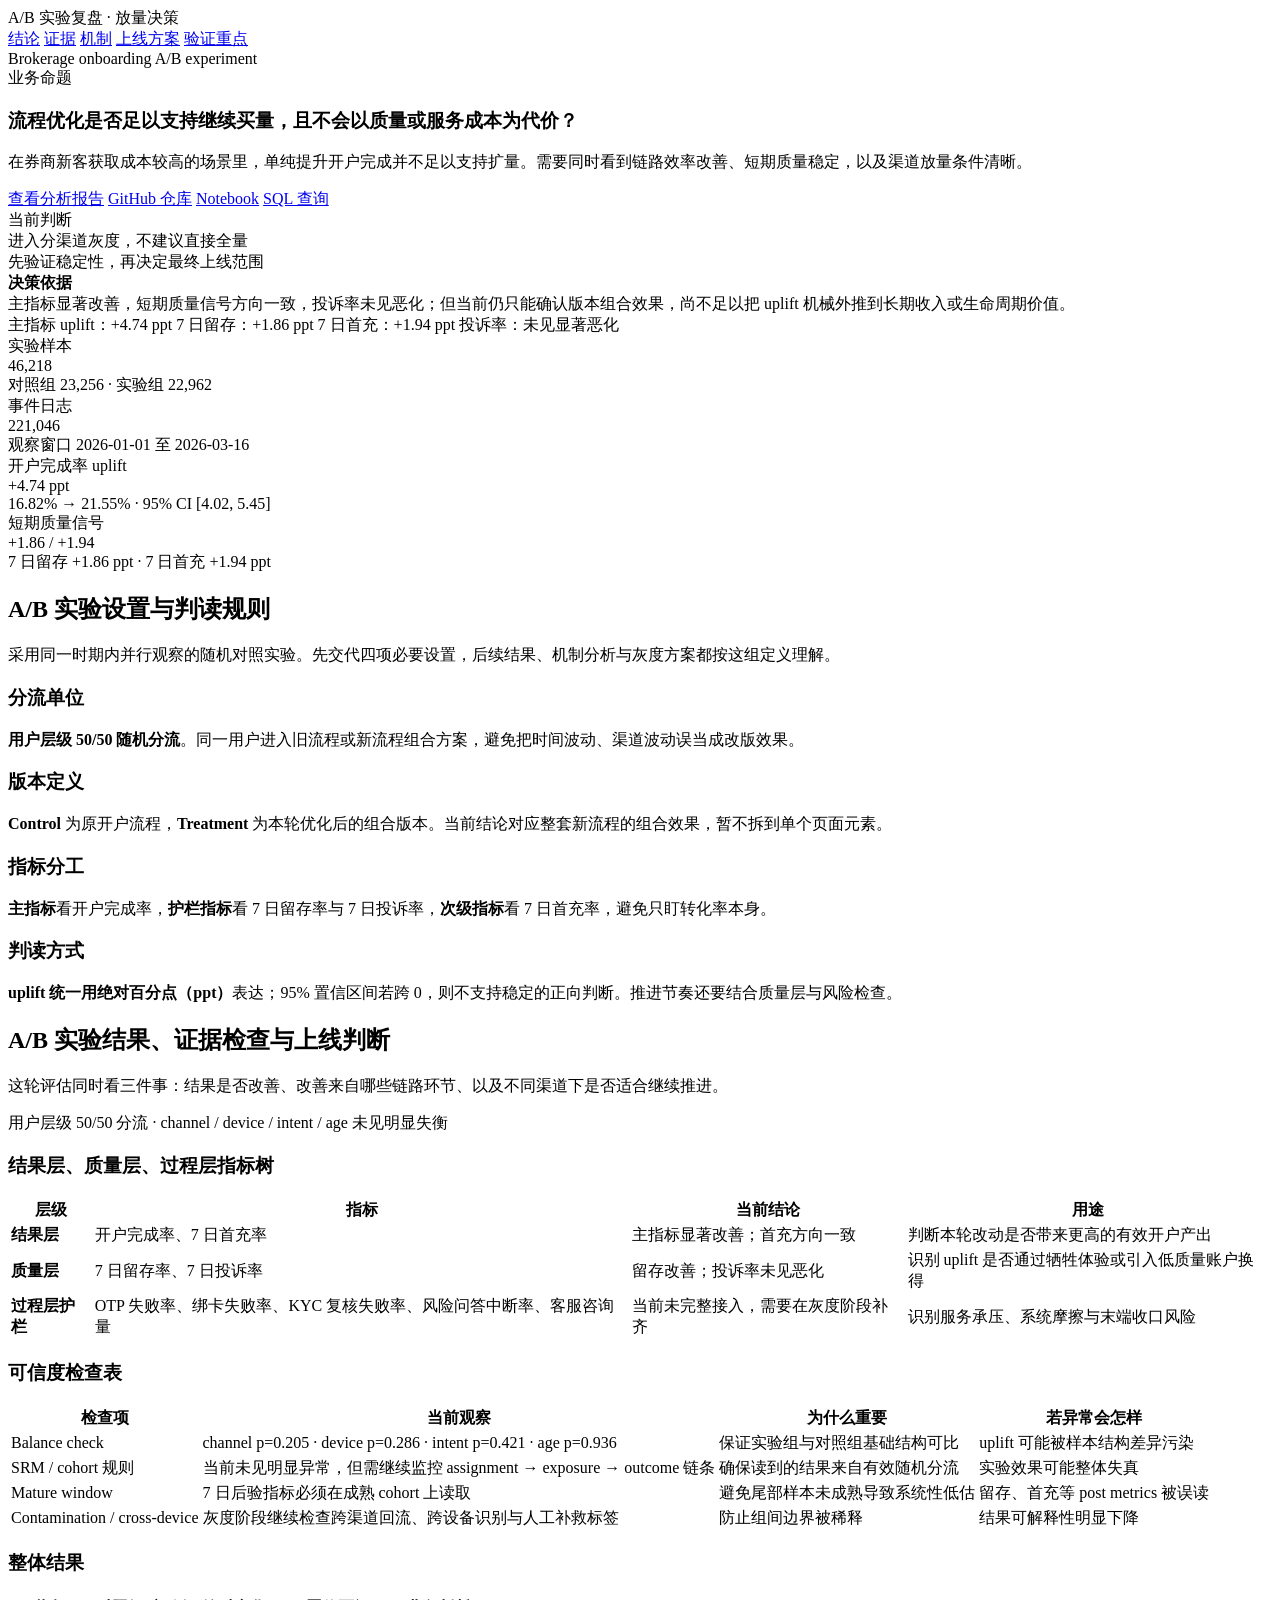
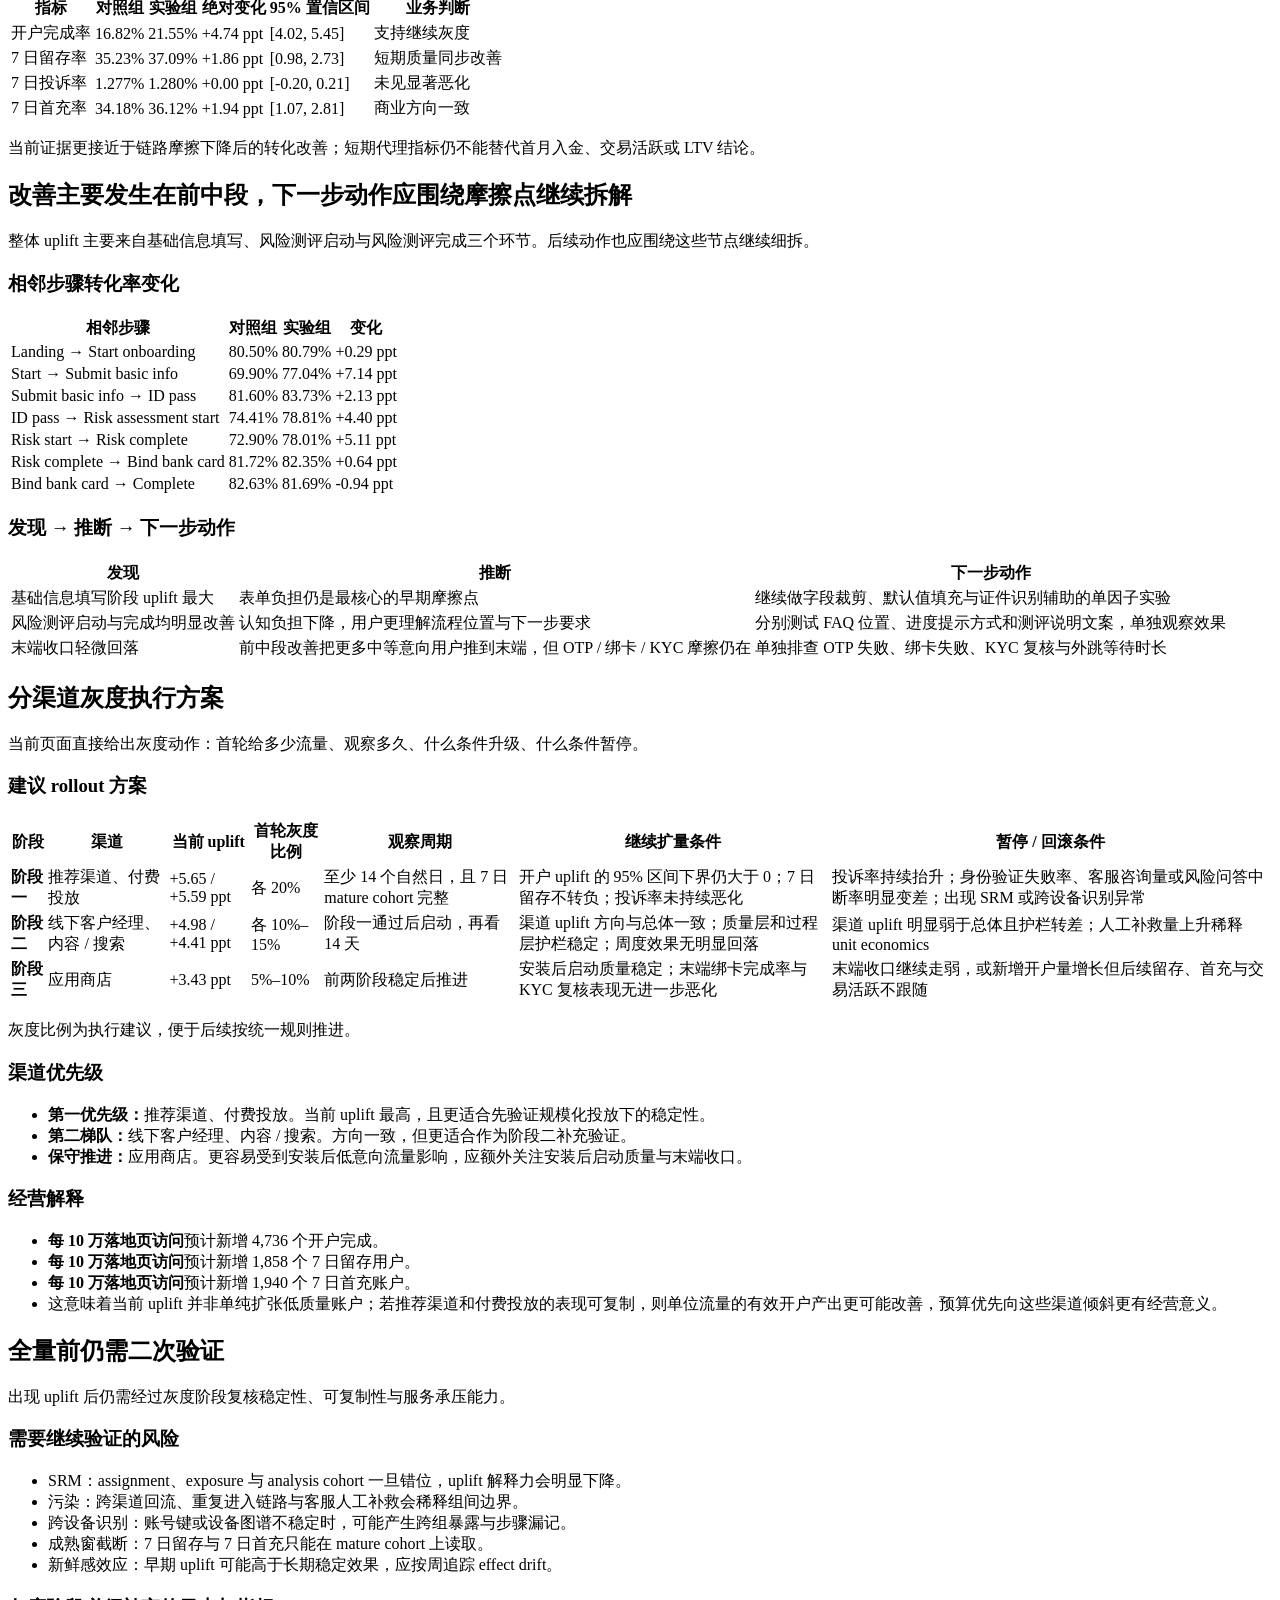
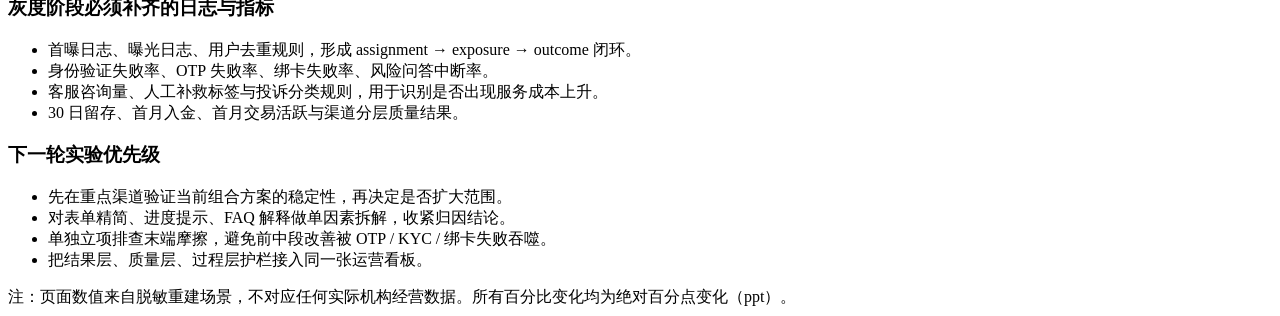
==== commit 1403d2a2: "新" ====
--- a/index.html
+++ b/index.html
@@ -1,663 +1,476 @@
 <!DOCTYPE html>
 <html lang="zh-CN">
 <head>
-  <meta charset="UTF-8" />
-  <meta name="viewport" content="width=device-width, initial-scale=1.0" />
-  <title>券商 App 新客开户实验复盘｜灰度上线决策</title>
-  <meta name="description" content="券商 App 新客开户实验复盘，围绕放量决策、漏斗诊断、渠道异质性与灰度上线规则展开。" />
-  <style>
-    :root{
-      --bg:#0b1020;
-      --panel:#121a31;
-      --panel-2:#182340;
-      --line:#273556;
-      --text:#eef3ff;
-      --muted:#b2bdd8;
-      --accent:#7cc4ff;
-      --accent-2:#9ff3cf;
-      --warn:#ffd58a;
-      --danger:#ffb5b5;
-      --shadow:0 20px 50px rgba(0,0,0,.24);
-      --radius:20px;
-      --radius-sm:14px;
-      --max:1160px;
-    }
-    *{box-sizing:border-box}
-    html{scroll-behavior:smooth}
-    body{
-      margin:0;
-      font-family:-apple-system,BlinkMacSystemFont,"Segoe UI","PingFang SC","Hiragino Sans GB","Microsoft YaHei",sans-serif;
-      color:var(--text);
-      background:
-        radial-gradient(circle at top left, rgba(124,196,255,.22), transparent 28%),
-        radial-gradient(circle at top right, rgba(159,243,207,.12), transparent 22%),
-        linear-gradient(180deg,#08101f 0%, #0b1020 42%, #0c1122 100%);
-      line-height:1.7;
-    }
-    a{color:inherit;text-decoration:none}
-    .wrap{max-width:var(--max);margin:0 auto;padding:0 24px}
-    .topbar{
-      position:sticky;top:0;z-index:20;
-      backdrop-filter:blur(14px);
-      background:rgba(8,16,31,.72);
-      border-bottom:1px solid rgba(255,255,255,.06);
-    }
-    .topbar-inner{
-      display:flex;align-items:center;justify-content:space-between;gap:16px;
-      min-height:72px;
-    }
-    .brand{font-size:14px;color:var(--muted);letter-spacing:.06em}
-    .nav{display:flex;gap:12px;flex-wrap:wrap}
-    .nav a{
-      padding:10px 14px;border:1px solid rgba(255,255,255,.08);
-      border-radius:999px;color:var(--muted);font-size:14px;
-      transition:.2s ease;
-    }
-    .nav a:hover{color:var(--text);border-color:rgba(124,196,255,.45);transform:translateY(-1px)}
-    .hero{padding:56px 0 26px}
-    .hero-grid{
-      display:grid;grid-template-columns:1.25fr .95fr;gap:24px;
-      align-items:stretch;
-    }
-    .panel{
-      background:linear-gradient(180deg, rgba(18,26,49,.96), rgba(14,21,40,.96));
-      border:1px solid rgba(255,255,255,.06);
-      border-radius:var(--radius);
-      box-shadow:var(--shadow);
-    }
-    .hero-main{padding:34px}
-    .eyebrow{
-      display:inline-flex;align-items:center;gap:8px;
-      font-size:13px;color:var(--accent);letter-spacing:.06em;text-transform:uppercase;
-      margin-bottom:14px;
-    }
-    .eyebrow::before{
-      content:"";width:8px;height:8px;border-radius:50%;background:var(--accent);
-      box-shadow:0 0 0 6px rgba(124,196,255,.12);
-    }
-    h1{
-      margin:0 0 16px;
-      font-size:clamp(34px,4vw,52px);
-      line-height:1.15;
-      letter-spacing:-.03em;
-    }
-    .lead{
-      margin:0 0 22px;color:#d9e5ff;font-size:17px;
-      max-width:760px;
-    }
-    .hero-actions{display:flex;gap:12px;flex-wrap:wrap;margin-bottom:24px}
-    .btn{
-      display:inline-flex;align-items:center;justify-content:center;gap:8px;
-      padding:12px 18px;border-radius:999px;font-weight:600;font-size:14px;
-      border:1px solid rgba(255,255,255,.08);transition:.2s ease;
-    }
-    .btn-primary{
-      background:linear-gradient(135deg, rgba(124,196,255,.22), rgba(159,243,207,.14));
-      border-color:rgba(124,196,255,.38);
-    }
-    .btn-secondary{color:var(--muted)}
-    .btn:hover{transform:translateY(-1px)}
-    .key-points{
-      display:grid;grid-template-columns:repeat(3,minmax(0,1fr));gap:14px;
-      margin-top:14px;
-    }
-    .point{
-      padding:16px;border-radius:16px;background:rgba(255,255,255,.03);
-      border:1px solid rgba(255,255,255,.06);
-    }
-    .point .k{font-size:12px;color:var(--muted);margin-bottom:6px}
-    .point .v{font-size:20px;font-weight:700}
-    .hero-side{
-      padding:24px;display:grid;gap:16px;align-content:start;
-    }
-    .decision-card{
-      padding:22px;border-radius:18px;
-      background:linear-gradient(180deg, rgba(124,196,255,.12), rgba(124,196,255,.05));
-      border:1px solid rgba(124,196,255,.24);
-    }
-    .decision-label{font-size:12px;color:var(--accent);letter-spacing:.08em;text-transform:uppercase}
-    .decision-title{margin:10px 0 12px;font-size:24px;line-height:1.28}
-    .decision-copy{margin:0;color:#d9e5ff;font-size:15px}
-    .list-card{
-      padding:20px;border-radius:18px;background:rgba(255,255,255,.03);
-      border:1px solid rgba(255,255,255,.06);
-    }
-    .list-card h3{margin:0 0 12px;font-size:16px}
-    .list-card ul{margin:0;padding-left:18px;color:var(--muted)}
-    .list-card li+li{margin-top:8px}
-    .stat-grid{
-      display:grid;grid-template-columns:repeat(4,minmax(0,1fr));gap:16px;
-      margin:18px 0 14px;
-    }
-    .stat{
-      padding:20px;border-radius:18px;background:rgba(255,255,255,.03);
-      border:1px solid rgba(255,255,255,.06);
-    }
-    .stat .label{font-size:13px;color:var(--muted);margin-bottom:10px}
-    .stat .value{font-size:30px;font-weight:800;line-height:1.15}
-    .stat .sub{margin-top:8px;color:#dce7ff;font-size:14px}
-    section{padding:12px 0}
-    .section-title{
-      margin:34px 0 16px;
-      font-size:28px;line-height:1.2;letter-spacing:-.02em;
-    }
-    .section-kicker{
-      color:var(--muted);margin:0 0 16px;font-size:15px;
-    }
-    .grid-2{display:grid;grid-template-columns:1fr 1fr;gap:20px}
-    .grid-3{display:grid;grid-template-columns:repeat(3,minmax(0,1fr));gap:16px}
-    .card{
-      padding:24px;border-radius:var(--radius);background:rgba(255,255,255,.03);
-      border:1px solid rgba(255,255,255,.06);box-shadow:var(--shadow);
-    }
-    .card h3{margin:0 0 10px;font-size:18px}
-    .card p{margin:0;color:#dfe8ff}
-    .metric-table,.funnel-table,.channel-table,.rule-table{
-      width:100%;border-collapse:collapse;border-spacing:0;
-      overflow:hidden;border-radius:18px;
-    }
-    .table-wrap{
-      overflow:auto;border:1px solid rgba(255,255,255,.07);border-radius:18px;
-      background:rgba(255,255,255,.03);box-shadow:var(--shadow);
-    }
-    table thead th{
-      text-align:left;padding:15px 16px;font-size:13px;font-weight:700;color:#eaf1ff;
-      background:rgba(124,196,255,.10);border-bottom:1px solid rgba(255,255,255,.06);
-      white-space:nowrap;
-    }
-    table tbody td{
-      padding:15px 16px;border-bottom:1px solid rgba(255,255,255,.06);vertical-align:top;
-      color:#e4edff;font-size:14px;
-    }
-    table tbody tr:last-child td{border-bottom:none}
-    table tbody tr:hover td{background:rgba(255,255,255,.02)}
-    .num{white-space:nowrap;font-variant-numeric:tabular-nums}
-    .muted{color:var(--muted)}
-    .pill{
-      display:inline-block;padding:5px 10px;border-radius:999px;
-      font-size:12px;font-weight:700;letter-spacing:.02em;
-      background:rgba(159,243,207,.12);border:1px solid rgba(159,243,207,.26);color:var(--accent-2);
-    }
-    .pill.warn{background:rgba(255,213,138,.12);border-color:rgba(255,213,138,.24);color:var(--warn)}
-    .pill.neutral{background:rgba(255,255,255,.06);border-color:rgba(255,255,255,.10);color:#e4edff}
-    .bar-list{display:grid;gap:14px}
-    .bar-row{
-      padding:16px;border-radius:16px;background:rgba(255,255,255,.03);
-      border:1px solid rgba(255,255,255,.06);
-    }
-    .bar-head{
-      display:flex;justify-content:space-between;gap:16px;align-items:center;margin-bottom:10px;
-      font-size:14px;font-weight:600;
-    }
-    .track{
-      height:12px;border-radius:999px;background:rgba(255,255,255,.06);overflow:hidden;
-      box-shadow:inset 0 0 0 1px rgba(255,255,255,.04);
-    }
-    .fill{
-      height:100%;border-radius:999px;background:linear-gradient(90deg, rgba(124,196,255,.95), rgba(159,243,207,.95));
-    }
-    .note{
-      margin-top:10px;font-size:13px;color:var(--muted);
-    }
-    .rule-table td:first-child,.rule-table th:first-child{min-width:170px}
-    .footer{
-      padding:28px 0 56px;color:var(--muted);font-size:13px;
-    }
-    .footer .panel{padding:18px 22px}
-    .small{font-size:13px;color:var(--muted)}
-    .spacer{height:8px}
-    @media (max-width: 1024px){
-      .hero-grid,.grid-2{grid-template-columns:1fr}
-      .stat-grid{grid-template-columns:repeat(2,minmax(0,1fr))}
-      .grid-3{grid-template-columns:1fr}
-    }
-    @media (max-width: 640px){
-      .wrap{padding:0 16px}
-      .hero-main,.hero-side,.card{padding:20px}
-      .stat-grid,.key-points{grid-template-columns:1fr}
-      .topbar-inner{align-items:flex-start;padding:12px 0}
-      .nav{justify-content:flex-start}
-      table thead th, table tbody td{padding:13px 12px}
-    }
-  </style>
+  <meta charset="utf-8">
+  <meta name="viewport" content="width=device-width, initial-scale=1">
+  <title>券商 App 新客开户 A/B 实验复盘｜灰度上线决策</title>
+  <meta name="description" content="券商 App 新客开户流程优化 A/B 实验复盘，包含实验设置、指标定义、机制分析与分渠道灰度方案。">
+  <link rel="stylesheet" href="assets/site.css">
 </head>
 <body>
   <header class="topbar">
-    <div class="wrap topbar-inner">
-      <div class="brand">实验复盘 · 放量决策</div>
+    <div class="container topbar-inner">
+      <div class="brand">
+        <span class="brand-badge"></span>
+        <span>A/B 实验复盘 · 放量决策</span>
+      </div>
       <nav class="nav">
         <a href="#decision">结论</a>
-        <a href="#results">结果</a>
-        <a href="#funnel">漏斗诊断</a>
-        <a href="#rollout">灰度规则</a>
-        <a href="#risks">风险</a>
+        <a href="#evidence">证据</a>
+        <a href="#mechanism">机制</a>
+        <a href="#rollout">上线方案</a>
+        <a href="#risk">验证重点</a>
       </nav>
     </div>
   </header>
 
-  <main class="wrap">
+  <main>
     <section class="hero">
-      <div class="hero-grid">
-        <article class="panel hero-main">
-          <div class="eyebrow">Brokerage onboarding experiment</div>
-          <h1>券商 App 新客开户实验复盘</h1>
-          <p class="lead">
-            本次复盘围绕三个业务问题展开：这组流程优化是否值得继续放量；效果主要发生在链路的哪个环节；当前阶段应直接全量，还是先按渠道灰度推进。
-          </p>
-
-          <div class="hero-actions">
-            <a class="btn btn-primary" href="reports/brokerage_abtest_report.html">查看分析报告</a>
-            <a class="btn btn-secondary" href="https://github.com/QILU-622/brokerage-onboarding-abtest" target="_blank" rel="noopener">GitHub 仓库</a>
-            <a class="btn btn-secondary" href="https://github.com/QILU-622/brokerage-onboarding-abtest/blob/main/notebooks/brokerage_abtest_analysis.ipynb" target="_blank" rel="noopener">Notebook</a>
-            <a class="btn btn-secondary" href="https://github.com/QILU-622/brokerage-onboarding-abtest/tree/main/sql" target="_blank" rel="noopener">SQL 查询</a>
-          </div>
-
-          <div class="key-points">
-            <div class="point">
-              <div class="k">业务问题 01</div>
-              <div class="v">是否继续放量</div>
-            </div>
-            <div class="point">
-              <div class="k">业务问题 02</div>
-              <div class="v">增益来自哪一段</div>
-            </div>
-            <div class="point">
-              <div class="k">业务问题 03</div>
-              <div class="v">如何安全推进上线</div>
-            </div>
-          </div>
+      <div class="container">
+        <span class="eyebrow">Brokerage onboarding A/B experiment</span>
+        <div class="hero-grid">
+          <article class="card hero-card">
+            <div class="kicker">业务命题</div>
+            <h1>流程优化是否足以支持继续买量，且不会以质量或服务成本为代价？</h1>
+            <p class="hero-lead">
+              在券商新客获取成本较高的场景里，单纯提升开户完成并不足以支持扩量。需要同时看到链路效率改善、短期质量稳定，以及渠道放量条件清晰。
+            </p>
+            <div class="action-row">
+              <a class="btn btn-primary" href="reports/brokerage_abtest_report.html">查看分析报告</a>
+              <a class="btn btn-secondary" href="https://github.com/QILU-622/brokerage-onboarding-abtest" target="_blank" rel="noopener">GitHub 仓库</a>
+              <a class="btn btn-secondary" href="https://github.com/QILU-622/brokerage-onboarding-abtest/blob/main/notebooks/brokerage_abtest_analysis.ipynb" target="_blank" rel="noopener">Notebook</a>
+              <a class="btn btn-secondary" href="https://github.com/QILU-622/brokerage-onboarding-abtest/tree/main/sql" target="_blank" rel="noopener">SQL 查询</a>
+            </div>
+          </article>
+
+          <aside class="card decision-card" id="decision">
+            <div class="kicker">当前判断</div>
+            <div class="decision-title">进入分渠道灰度，不建议直接全量</div>
+            <span class="tag">先验证稳定性，再决定最终上线范围</span>
+            <div class="callout">
+              <strong>决策依据</strong><br>
+              主指标显著改善，短期质量信号方向一致，投诉率未见恶化；但当前仍只能确认版本组合效果，尚不足以把 uplift 机械外推到长期收入或生命周期价值。
+            </div>
+            <div class="pill-row">
+              <span class="pill">主指标 uplift：+4.74 ppt</span>
+              <span class="pill">7 日留存：+1.86 ppt</span>
+              <span class="pill">7 日首充：+1.94 ppt</span>
+              <span class="pill">投诉率：未见显著恶化</span>
+            </div>
+          </aside>
+        </div>
+      </div>
+    </section>
+
+    <section class="section">
+      <div class="container grid-4">
+        <article class="card metric-card">
+          <div class="metric-label">实验样本</div>
+          <div class="metric-value">46,218</div>
+          <div class="metric-sub">对照组 23,256 · 实验组 22,962</div>
         </article>
-
-        <aside class="panel hero-side" id="decision">
-          <div class="decision-card">
-            <div class="decision-label">当前建议</div>
-            <div class="decision-title">进入分渠道灰度，暂不建议直接全量</div>
-            <p class="decision-copy">
-              主指标显著改善，短期质量信号方向一致，投诉率未见恶化；但当前仍只能确认组合效果，不能把 uplift 直接归因到单一设计元素，且 SRM、污染、跨设备识别与成熟窗问题仍需在灰度阶段继续验证。
-            </p>
-          </div>
-
-          <div class="list-card">
-            <h3>当前证据支持继续推进</h3>
-            <ul>
-              <li>开户完成率由 <strong>16.82%</strong> 提升至 <strong>21.55%</strong>，绝对提升 <strong>+4.74 ppt</strong>。</li>
-              <li>7 日留存率同步提升 <strong>+1.86 ppt</strong>，说明短期质量未被牺牲。</li>
-              <li>7 日投诉率变化接近于零，未看到显著恶化信号。</li>
-            </ul>
-          </div>
-        </aside>
-      </div>
-
-      <div class="stat-grid">
-        <div class="stat panel">
-          <div class="label">实验样本</div>
-          <div class="value">46,218</div>
-          <div class="sub">对照组 23,256 · 实验组 22,962</div>
-        </div>
-        <div class="stat panel">
-          <div class="label">事件日志</div>
-          <div class="value">221,046</div>
-          <div class="sub">观察窗口 2026-01-01 至 2026-03-16</div>
-        </div>
-        <div class="stat panel">
-          <div class="label">主指标 uplift</div>
-          <div class="value">+4.74 ppt</div>
-          <div class="sub">开户完成率 16.82% → 21.55%</div>
-        </div>
-        <div class="stat panel">
-          <div class="label">短期质量信号</div>
-          <div class="value">+1.86 / +1.94</div>
-          <div class="sub">7 日留存 +1.86 ppt；7 日首充 +1.94 ppt</div>
-        </div>
-      </div>
-    </section>
-
-    <section>
-      <h2 class="section-title">实验框架</h2>
-      <p class="section-kicker">本轮评估关注 end-to-end completion、短期质量约束以及渠道异质性，而不是只看单个页面的局部点击率。</p>
-      <div class="grid-3">
-        <div class="card">
-          <h3>随机分流</h3>
-          <p>用户层级 50/50 分流。当前样本结构在渠道、设备、来源意图和年龄段上未见显著失衡。</p>
-          <div class="note">channel p=0.205 · device p=0.286 · intent p=0.421 · age p=0.936</div>
-        </div>
-        <div class="card">
-          <h3>指标体系</h3>
-          <p>主指标为开户完成率；护栏指标为 7 日留存率与 7 日投诉率；7 日首充率用于补充商业结果方向。</p>
-        </div>
-        <div class="card">
-          <h3>统计口径</h3>
-          <p>采用双样本比例检验与非合并 95% 置信区间；分渠道 uplift 额外进行 Holm 多重比较校正。</p>
-        </div>
-      </div>
-    </section>
-
-    <section id="results">
-      <h2 class="section-title">结果总览</h2>
-      <p class="section-kicker">主指标显著改善，短期质量指标方向一致，投诉率未见恶化。现有证据足以支持继续灰度，但还不足以直接外推到长期收入或生命周期价值。</p>
-      <div class="table-wrap">
-        <table class="metric-table">
-          <thead>
-            <tr>
-              <th>指标</th>
-              <th>对照组</th>
-              <th>实验组</th>
-              <th>绝对变化</th>
-              <th>95% 置信区间</th>
-              <th>业务判断</th>
-            </tr>
-          </thead>
-          <tbody>
-            <tr>
-              <td>开户完成率</td>
-              <td class="num">16.82%</td>
-              <td class="num">21.55%</td>
-              <td class="num">+4.74 ppt</td>
-              <td class="num">[4.02, 5.45]</td>
-              <td><span class="pill">支持继续灰度</span></td>
-            </tr>
-            <tr>
-              <td>7 日留存率</td>
-              <td class="num">35.23%</td>
-              <td class="num">37.09%</td>
-              <td class="num">+1.86 ppt</td>
-              <td class="num">[0.98, 2.73]</td>
-              <td><span class="pill">质量同步改善</span></td>
-            </tr>
-            <tr>
-              <td>7 日投诉率</td>
-              <td class="num">1.277%</td>
-              <td class="num">1.280%</td>
-              <td class="num">+0.00 ppt</td>
-              <td class="num">[-0.20, 0.21]</td>
-              <td><span class="pill neutral">未见显著恶化</span></td>
-            </tr>
-            <tr>
-              <td>7 日首充率（探索性）</td>
-              <td class="num">34.18%</td>
-              <td class="num">36.12%</td>
-              <td class="num">+1.94 ppt</td>
-              <td class="num">[1.07, 2.81]</td>
-              <td><span class="pill">商业方向一致</span></td>
-            </tr>
-          </tbody>
-        </table>
-      </div>
-    </section>
-
-    <section id="funnel">
-      <h2 class="section-title">关键漏斗诊断</h2>
-      <p class="section-kicker">整体 uplift 不是来自最后一步的单点收口，而是来自前中段摩擦下降后，更多用户被推进到链路末端。</p>
-
-      <div class="grid-2">
-        <div class="card">
-          <h3>相邻步骤转化率变化</h3>
-          <div class="table-wrap" style="margin-top:14px">
-            <table class="funnel-table">
+        <article class="card metric-card">
+          <div class="metric-label">事件日志</div>
+          <div class="metric-value">221,046</div>
+          <div class="metric-sub">观察窗口 2026-01-01 至 2026-03-16</div>
+        </article>
+        <article class="card metric-card">
+          <div class="metric-label">开户完成率 uplift</div>
+          <div class="metric-value">+4.74 ppt</div>
+          <div class="metric-sub">16.82% → 21.55% · 95% CI [4.02, 5.45]</div>
+        </article>
+        <article class="card metric-card">
+          <div class="metric-label">短期质量信号</div>
+          <div class="metric-value">+1.86 / +1.94</div>
+          <div class="metric-sub">7 日留存 +1.86 ppt · 7 日首充 +1.94 ppt</div>
+        </article>
+      </div>
+    </section>
+
+    <section class="section">
+      <div class="container">
+        <div class="section-head">
+          <div>
+            <h2 class="section-title">A/B 实验设置与判读规则</h2>
+            <p class="section-desc">
+              采用同一时期内并行观察的随机对照实验。先交代四项必要设置，后续结果、机制分析与灰度方案都按这组定义理解。
+            </p>
+          </div>
+        </div>
+        <div class="grid-4">
+          <article class="card panel compact-panel">
+            <h3>分流单位</h3>
+            <p><strong>用户层级 50/50 随机分流</strong>。同一用户进入旧流程或新流程组合方案，避免把时间波动、渠道波动误当成改版效果。</p>
+          </article>
+          <article class="card panel compact-panel">
+            <h3>版本定义</h3>
+            <p><strong>Control</strong> 为原开户流程，<strong>Treatment</strong> 为本轮优化后的组合版本。当前结论对应整套新流程的组合效果，暂不拆到单个页面元素。</p>
+          </article>
+          <article class="card panel compact-panel">
+            <h3>指标分工</h3>
+            <p><strong>主指标</strong>看开户完成率，<strong>护栏指标</strong>看 7 日留存率与 7 日投诉率，<strong>次级指标</strong>看 7 日首充率，避免只盯转化率本身。</p>
+          </article>
+          <article class="card panel compact-panel">
+            <h3>判读方式</h3>
+            <p><strong>uplift 统一用绝对百分点（ppt）</strong>表达；95% 置信区间若跨 0，则不支持稳定的正向判断。推进节奏还要结合质量层与风险检查。</p>
+          </article>
+        </div>
+      </div>
+    </section>
+
+    <section class="section" id="evidence">
+      <div class="container">
+        <div class="section-head">
+          <div>
+            <h2 class="section-title">A/B 实验结果、证据检查与上线判断</h2>
+            <p class="section-desc">
+              这轮评估同时看三件事：结果是否改善、改善来自哪些链路环节、以及不同渠道下是否适合继续推进。
+            </p>
+          </div>
+          <span class="badge-inline">用户层级 50/50 分流 · channel / device / intent / age 未见明显失衡</span>
+        </div>
+
+        <div class="grid-2">
+          <article class="card panel">
+            <h3>结果层、质量层、过程层指标树</h3>
+            <div class="table-wrap">
+              <table>
+                <thead>
+                  <tr>
+                    <th>层级</th>
+                    <th>指标</th>
+                    <th>当前结论</th>
+                    <th>用途</th>
+                  </tr>
+                </thead>
+                <tbody>
+                  <tr>
+                    <td><strong>结果层</strong></td>
+                    <td>开户完成率、7 日首充率</td>
+                    <td>主指标显著改善；首充方向一致</td>
+                    <td>判断本轮改动是否带来更高的有效开户产出</td>
+                  </tr>
+                  <tr>
+                    <td><strong>质量层</strong></td>
+                    <td>7 日留存率、7 日投诉率</td>
+                    <td>留存改善；投诉率未见恶化</td>
+                    <td>识别 uplift 是否通过牺牲体验或引入低质量账户换得</td>
+                  </tr>
+                  <tr>
+                    <td><strong>过程层护栏</strong></td>
+                    <td>OTP 失败率、绑卡失败率、KYC 复核失败率、风险问答中断率、客服咨询量</td>
+                    <td>当前未完整接入，需要在灰度阶段补齐</td>
+                    <td>识别服务承压、系统摩擦与末端收口风险</td>
+                  </tr>
+                </tbody>
+              </table>
+            </div>
+          </article>
+
+          <article class="card panel">
+            <h3>可信度检查表</h3>
+            <div class="table-wrap">
+              <table>
+                <thead>
+                  <tr>
+                    <th>检查项</th>
+                    <th>当前观察</th>
+                    <th>为什么重要</th>
+                    <th>若异常会怎样</th>
+                  </tr>
+                </thead>
+                <tbody>
+                  <tr>
+                    <td>Balance check</td>
+                    <td>channel p=0.205 · device p=0.286 · intent p=0.421 · age p=0.936</td>
+                    <td>保证实验组与对照组基础结构可比</td>
+                    <td>uplift 可能被样本结构差异污染</td>
+                  </tr>
+                  <tr>
+                    <td>SRM / cohort 规则</td>
+                    <td>当前未见明显异常，但需继续监控 assignment → exposure → outcome 链条</td>
+                    <td>确保读到的结果来自有效随机分流</td>
+                    <td>实验效果可能整体失真</td>
+                  </tr>
+                  <tr>
+                    <td>Mature window</td>
+                    <td>7 日后验指标必须在成熟 cohort 上读取</td>
+                    <td>避免尾部样本未成熟导致系统性低估</td>
+                    <td>留存、首充等 post metrics 被误读</td>
+                  </tr>
+                  <tr>
+                    <td>Contamination / cross-device</td>
+                    <td>灰度阶段继续检查跨渠道回流、跨设备识别与人工补救标签</td>
+                    <td>防止组间边界被稀释</td>
+                    <td>结果可解释性明显下降</td>
+                  </tr>
+                </tbody>
+              </table>
+            </div>
+          </article>
+        </div>
+
+        <div class="card panel" style="margin-top:18px;">
+          <h3>整体结果</h3>
+          <div class="table-wrap">
+            <table>
               <thead>
                 <tr>
-                  <th>相邻步骤</th>
+                  <th>指标</th>
                   <th>对照组</th>
                   <th>实验组</th>
-                  <th>变化</th>
+                  <th>绝对变化</th>
+                  <th>95% 置信区间</th>
+                  <th>业务判断</th>
                 </tr>
               </thead>
               <tbody>
                 <tr>
-                  <td>Landing → Start onboarding</td>
-                  <td class="num">80.50%</td>
-                  <td class="num">80.79%</td>
-                  <td class="num">+0.29 ppt</td>
-                </tr>
-                <tr>
-                  <td>Start → Submit basic info</td>
-                  <td class="num">69.90%</td>
-                  <td class="num">77.04%</td>
-                  <td class="num">+7.14 ppt</td>
-                </tr>
-                <tr>
-                  <td>Submit basic info → ID pass</td>
-                  <td class="num">81.60%</td>
-                  <td class="num">83.73%</td>
-                  <td class="num">+2.13 ppt</td>
-                </tr>
-                <tr>
-                  <td>ID pass → Risk assessment start</td>
-                  <td class="num">74.41%</td>
-                  <td class="num">78.81%</td>
-                  <td class="num">+4.40 ppt</td>
-                </tr>
-                <tr>
-                  <td>Risk start → Risk complete</td>
-                  <td class="num">72.90%</td>
-                  <td class="num">78.01%</td>
-                  <td class="num">+5.11 ppt</td>
-                </tr>
-                <tr>
-                  <td>Risk complete → Bind bank card</td>
-                  <td class="num">81.72%</td>
-                  <td class="num">82.35%</td>
-                  <td class="num">+0.64 ppt</td>
-                </tr>
-                <tr>
-                  <td>Bind bank card → Complete</td>
-                  <td class="num">82.63%</td>
-                  <td class="num">81.69%</td>
-                  <td class="num">-0.94 ppt</td>
+                  <td>开户完成率</td>
+                  <td>16.82%</td>
+                  <td>21.55%</td>
+                  <td class="highlight-positive">+4.74 ppt</td>
+                  <td>[4.02, 5.45]</td>
+                  <td>支持继续灰度</td>
+                </tr>
+                <tr>
+                  <td>7 日留存率</td>
+                  <td>35.23%</td>
+                  <td>37.09%</td>
+                  <td class="highlight-positive">+1.86 ppt</td>
+                  <td>[0.98, 2.73]</td>
+                  <td>短期质量同步改善</td>
+                </tr>
+                <tr>
+                  <td>7 日投诉率</td>
+                  <td>1.277%</td>
+                  <td>1.280%</td>
+                  <td>+0.00 ppt</td>
+                  <td>[-0.20, 0.21]</td>
+                  <td>未见显著恶化</td>
+                </tr>
+                <tr>
+                  <td>7 日首充率</td>
+                  <td>34.18%</td>
+                  <td>36.12%</td>
+                  <td class="highlight-positive">+1.94 ppt</td>
+                  <td>[1.07, 2.81]</td>
+                  <td>商业方向一致</td>
                 </tr>
               </tbody>
             </table>
           </div>
-        </div>
-
-        <div class="card">
-          <h3>机制判断</h3>
-          <div class="bar-list" style="margin-top:14px">
-            <div class="bar-row">
-              <div class="bar-head">
-                <span>基础信息填写阶段</span>
-                <span class="num">+7.14 ppt</span>
-              </div>
-              <div class="track"><div class="fill" style="width:100%"></div></div>
-              <div class="note">最大贡献点，说明表单负担下降后，开始填写的用户更容易顺利提交基础资料。</div>
-            </div>
-            <div class="bar-row">
-              <div class="bar-head">
-                <span>风险测评启动阶段</span>
-                <span class="num">+4.40 ppt</span>
-              </div>
-              <div class="track"><div class="fill" style="width:61.6%"></div></div>
-              <div class="note">说明用户对流程位置和下一步要求的理解成本下降，进入测评的中断率降低。</div>
-            </div>
-            <div class="bar-row">
-              <div class="bar-head">
-                <span>风险测评完成阶段</span>
-                <span class="num">+5.11 ppt</span>
-              </div>
-              <div class="track"><div class="fill" style="width:71.6%"></div></div>
-              <div class="note">完成测评环节的用户比例抬升，支持“前中段认知负担下降”这一解释。</div>
-            </div>
-            <div class="bar-row">
-              <div class="bar-head">
-                <span>最后一步收口</span>
-                <span class="num">-0.94 ppt</span>
-              </div>
-              <div class="track"><div class="fill" style="width:13.2%;opacity:.55"></div></div>
-              <div class="note">末端略降不足以推翻整体 uplift，更合理的解释是前中段改善扩大了末端分母，而 OTP、绑卡与 KYC 摩擦仍独立存在。</div>
-            </div>
-          </div>
-        </div>
-      </div>
-    </section>
-
-    <section id="rollout">
-      <h2 class="section-title">分渠道灰度推进策略</h2>
-      <p class="section-kicker">当前不建议直接全量。更稳妥的推进方式，是先在 uplift 更高、业务弹性更强的渠道验证效果稳定性，再逐步扩到其余渠道。</p>
-
-      <div class="table-wrap">
-        <table class="channel-table">
-          <thead>
-            <tr>
-              <th>渠道</th>
-              <th>对照组</th>
-              <th>实验组</th>
-              <th>提升幅度</th>
-              <th>建议动作</th>
-            </tr>
-          </thead>
-          <tbody>
-            <tr>
-              <td>推荐渠道</td>
-              <td class="num">19.95%</td>
-              <td class="num">25.60%</td>
-              <td class="num">+5.65 ppt</td>
-              <td><span class="pill">第一优先级</span></td>
-            </tr>
-            <tr>
-              <td>付费投放</td>
-              <td class="num">12.05%</td>
-              <td class="num">17.64%</td>
-              <td class="num">+5.59 ppt</td>
-              <td><span class="pill">第一优先级</span></td>
-            </tr>
-            <tr>
-              <td>线下客户经理</td>
-              <td class="num">21.79%</td>
-              <td class="num">26.77%</td>
-              <td class="num">+4.98 ppt</td>
-              <td><span class="pill neutral">第二梯队</span></td>
-            </tr>
-            <tr>
-              <td>内容 / 搜索</td>
-              <td class="num">17.48%</td>
-              <td class="num">21.90%</td>
-              <td class="num">+4.41 ppt</td>
-              <td><span class="pill neutral">第二梯队</span></td>
-            </tr>
-            <tr>
-              <td>应用商店</td>
-              <td class="num">15.73%</td>
-              <td class="num">19.16%</td>
-              <td class="num">+3.43 ppt</td>
-              <td><span class="pill warn">保守推进</span></td>
-            </tr>
-          </tbody>
-        </table>
-      </div>
-
-      <div class="spacer"></div>
-
-      <div class="table-wrap">
-        <table class="rule-table">
-          <thead>
-            <tr>
-              <th>阶段</th>
-              <th>推进范围</th>
-              <th>建议通过条件</th>
-              <th>建议回滚条件</th>
-            </tr>
-          </thead>
-          <tbody>
-            <tr>
-              <td>阶段一</td>
-              <td>推荐渠道、付费投放</td>
-              <td>
-                至少覆盖 14 个自然日并完成 7 日成熟窗后再读数；开户完成率 uplift 的 95% 区间下界仍大于 0；7 日留存率不转负；投诉率未出现持续性恶化。
-              </td>
-              <td>
-                投诉率出现连续性抬升；身份验证失败率、客服咨询量或风险问答中断率明显变差；assignment / exposure 口径出现 SRM 或跨设备识别异常。
-              </td>
-            </tr>
-            <tr>
-              <td>阶段二</td>
-              <td>线下客户经理、内容 / 搜索</td>
-              <td>
-                阶段一通过后再扩量，并要求渠道分层 uplift 方向与总体一致；短期质量指标维持稳定；周度效果未出现明显回落。
-              </td>
-              <td>
-                渠道 uplift 显著弱于总体水平且护栏转差；新增客诉或人工补救量抬升导致 unit economics 被稀释。
-              </td>
-            </tr>
-            <tr>
-              <td>阶段三</td>
-              <td>应用商店</td>
-              <td>
-                仅在前两阶段稳定后推进。需要同时观察安装后启动质量、身份校验失败率和末端绑卡完成率，避免把更弱的安装后意向流量直接并入总体结论。
-              </td>
-              <td>
-                末端收口率进一步下滑，或新增低质量开户导致短期量增但后续留存、首充和交易活跃不跟随改善。
-              </td>
-            </tr>
-          </tbody>
-        </table>
-      </div>
-    </section>
-
-    <section>
-      <h2 class="section-title">业务价值测算口径</h2>
-      <p class="section-kicker">下面的量化结果仅用于表达当前 uplift 在既有流量规模下的业务含义，不等同于长期收入或生命周期价值预测。</p>
-      <div class="grid-3">
-        <div class="card">
-          <h3>每 10 万落地页访问</h3>
-          <p style="font-size:34px;font-weight:800;margin-top:8px">+4,736</p>
-          <p class="small">新增开户完成。按当前点估计从 landing 到最终开户完成的增量折算。</p>
-        </div>
-        <div class="card">
-          <h3>每 10 万落地页访问</h3>
-          <p style="font-size:34px;font-weight:800;margin-top:8px">+1,858</p>
-          <p class="small">新增 7 日留存用户。适合作为短期质量信号，不替代 30 日留存或活跃交易用户。</p>
-        </div>
-        <div class="card">
-          <h3>每 10 万落地页访问</h3>
-          <p style="font-size:34px;font-weight:800;margin-top:8px">+1,940</p>
-          <p class="small">新增 7 日首充账户。方向上支持商业价值改善，但仍不能直接替代长期入金和交易规模口径。</p>
-        </div>
-      </div>
-      <div class="note">测算前提：默认渠道结构、流量质量和执行方式与本轮实验近似；若渠道 mix、投放策略或风控门槛变化，外推值应重新估算。</div>
-    </section>
-
-    <section id="risks">
-      <h2 class="section-title">实验风险与验证重点</h2>
-      <p class="section-kicker">“有 uplift”不等于可以不加审查地直接全量。当前更合理的做法，是把灰度阶段当作验证结果稳健性与业务可持续性的第二道门。</p>
-      <div class="grid-2">
-        <div class="card">
-          <h3>需要继续验证的风险</h3>
-          <ul style="margin:0;padding-left:18px;color:#dfe8ff">
-            <li><strong>SRM：</strong>assignment、exposure 与分析 cohort 口径不一致时，uplift 解释力会明显下降。</li>
-            <li><strong>污染：</strong>跨渠道回流、重复进入链路与客服人工补救会稀释组间边界。</li>
-            <li><strong>跨设备识别：</strong>若账号键或设备图谱不稳定，可能产生跨组暴露或步骤漏记。</li>
-            <li><strong>成熟窗截断：</strong>7 日留存与 7 日首充必须在 mature cohort 上读取。</li>
-            <li><strong>新鲜感效应：</strong>早期 uplift 可能高于长期稳定效果，应按周追踪 effect drift。</li>
-          </ul>
-        </div>
-        <div class="card">
-          <h3>下一轮最应补充的日志与指标</h3>
-          <ul style="margin:0;padding-left:18px;color:#dfe8ff">
-            <li>首曝日志、曝光日志与用户去重规则，形成完整的 assignment → exposure → outcome 链条。</li>
-            <li>身份验证失败率、OTP 失败率、绑卡失败率、风险问答中断率。</li>
-            <li>客服咨询量、人工补救标签与投诉分类口径，判断是否用服务成本换转化。</li>
-            <li>30 日留存、首月入金、首月交易活跃与渠道分层质量结果。</li>
-          </ul>
-        </div>
-      </div>
-    </section>
-
-    <section>
-      <h2 class="section-title">结论</h2>
-      <div class="card">
-        <p>
-          当前更稳妥的业务解释是：这轮改动主要降低了前中段认知负担与流程摩擦，把更多用户顺利推进到风险测评与后续环节，从而抬升 end-to-end completion。现有证据支持继续放量，但还不足以支持直接全量，更不适合把 uplift 机械外推为长期收入结论。
-        </p>
-        <p style="margin-top:14px">
-          因此，建议先按渠道灰度推进，在验证结果稳定性和短期质量约束后，再拆解单因素实验，收紧归因结论并决定最终上线范围。
-        </p>
+          <p class="small">当前证据更接近于链路摩擦下降后的转化改善；短期代理指标仍不能替代首月入金、交易活跃或 LTV 结论。</p>
+        </div>
+      </div>
+    </section>
+
+    <section class="section" id="mechanism">
+      <div class="container">
+        <div class="section-head">
+          <div>
+            <h2 class="section-title">改善主要发生在前中段，下一步动作应围绕摩擦点继续拆解</h2>
+            <p class="section-desc">
+              整体 uplift 主要来自基础信息填写、风险测评启动与风险测评完成三个环节。后续动作也应围绕这些节点继续细拆。
+            </p>
+          </div>
+        </div>
+
+        <div class="grid-2">
+          <article class="card panel">
+            <h3>相邻步骤转化率变化</h3>
+            <div class="table-wrap">
+              <table>
+                <thead>
+                  <tr>
+                    <th>相邻步骤</th>
+                    <th>对照组</th>
+                    <th>实验组</th>
+                    <th>变化</th>
+                  </tr>
+                </thead>
+                <tbody>
+                  <tr><td>Landing → Start onboarding</td><td>80.50%</td><td>80.79%</td><td>+0.29 ppt</td></tr>
+                  <tr><td>Start → Submit basic info</td><td>69.90%</td><td>77.04%</td><td class="highlight-positive">+7.14 ppt</td></tr>
+                  <tr><td>Submit basic info → ID pass</td><td>81.60%</td><td>83.73%</td><td>+2.13 ppt</td></tr>
+                  <tr><td>ID pass → Risk assessment start</td><td>74.41%</td><td>78.81%</td><td class="highlight-positive">+4.40 ppt</td></tr>
+                  <tr><td>Risk start → Risk complete</td><td>72.90%</td><td>78.01%</td><td class="highlight-positive">+5.11 ppt</td></tr>
+                  <tr><td>Risk complete → Bind bank card</td><td>81.72%</td><td>82.35%</td><td>+0.64 ppt</td></tr>
+                  <tr><td>Bind bank card → Complete</td><td>82.63%</td><td>81.69%</td><td class="highlight-warning">-0.94 ppt</td></tr>
+                </tbody>
+              </table>
+            </div>
+          </article>
+
+          <article class="card panel">
+            <h3>发现 → 推断 → 下一步动作</h3>
+            <div class="table-wrap">
+              <table>
+                <thead>
+                  <tr>
+                    <th>发现</th>
+                    <th>推断</th>
+                    <th>下一步动作</th>
+                  </tr>
+                </thead>
+                <tbody>
+                  <tr>
+                    <td>基础信息填写阶段 uplift 最大</td>
+                    <td>表单负担仍是最核心的早期摩擦点</td>
+                    <td>继续做字段裁剪、默认值填充与证件识别辅助的单因子实验</td>
+                  </tr>
+                  <tr>
+                    <td>风险测评启动与完成均明显改善</td>
+                    <td>认知负担下降，用户更理解流程位置与下一步要求</td>
+                    <td>分别测试 FAQ 位置、进度提示方式和测评说明文案，单独观察效果</td>
+                  </tr>
+                  <tr>
+                    <td>末端收口轻微回落</td>
+                    <td>前中段改善把更多中等意向用户推到末端，但 OTP / 绑卡 / KYC 摩擦仍在</td>
+                    <td>单独排查 OTP 失败、绑卡失败、KYC 复核与外跳等待时长</td>
+                  </tr>
+                </tbody>
+              </table>
+            </div>
+          </article>
+        </div>
+      </div>
+    </section>
+
+    <section class="section" id="rollout">
+      <div class="container">
+        <div class="section-head">
+          <div>
+            <h2 class="section-title">分渠道灰度执行方案</h2>
+            <p class="section-desc">
+              当前页面直接给出灰度动作：首轮给多少流量、观察多久、什么条件升级、什么条件暂停。
+            </p>
+          </div>
+        </div>
+
+        <div class="card panel">
+          <h3>建议 rollout 方案</h3>
+          <div class="table-wrap">
+            <table>
+              <thead>
+                <tr>
+                  <th>阶段</th>
+                  <th>渠道</th>
+                  <th>当前 uplift</th>
+                  <th>首轮灰度比例</th>
+                  <th>观察周期</th>
+                  <th>继续扩量条件</th>
+                  <th>暂停 / 回滚条件</th>
+                </tr>
+              </thead>
+              <tbody>
+                <tr>
+                  <td><strong>阶段一</strong></td>
+                  <td>推荐渠道、付费投放</td>
+                  <td>+5.65 / +5.59 ppt</td>
+                  <td>各 20%</td>
+                  <td>至少 14 个自然日，且 7 日 mature cohort 完整</td>
+                  <td>开户 uplift 的 95% 区间下界仍大于 0；7 日留存不转负；投诉率未持续恶化</td>
+                  <td>投诉率持续抬升；身份验证失败率、客服咨询量或风险问答中断率明显变差；出现 SRM 或跨设备识别异常</td>
+                </tr>
+                <tr>
+                  <td><strong>阶段二</strong></td>
+                  <td>线下客户经理、内容 / 搜索</td>
+                  <td>+4.98 / +4.41 ppt</td>
+                  <td>各 10%–15%</td>
+                  <td>阶段一通过后启动，再看 14 天</td>
+                  <td>渠道 uplift 方向与总体一致；质量层和过程层护栏稳定；周度效果无明显回落</td>
+                  <td>渠道 uplift 明显弱于总体且护栏转差；人工补救量上升稀释 unit economics</td>
+                </tr>
+                <tr>
+                  <td><strong>阶段三</strong></td>
+                  <td>应用商店</td>
+                  <td>+3.43 ppt</td>
+                  <td>5%–10%</td>
+                  <td>前两阶段稳定后推进</td>
+                  <td>安装后启动质量稳定；末端绑卡完成率与 KYC 复核表现无进一步恶化</td>
+                  <td>末端收口继续走弱，或新增开户量增长但后续留存、首充与交易活跃不跟随</td>
+                </tr>
+              </tbody>
+            </table>
+          </div>
+          <p class="small">灰度比例为执行建议，便于后续按统一规则推进。</p>
+        </div>
+
+        <div class="grid-2" style="margin-top:18px;">
+          <article class="card panel">
+            <h3>渠道优先级</h3>
+            <ul class="list-clean">
+              <li><strong>第一优先级：</strong>推荐渠道、付费投放。当前 uplift 最高，且更适合先验证规模化投放下的稳定性。</li>
+              <li><strong>第二梯队：</strong>线下客户经理、内容 / 搜索。方向一致，但更适合作为阶段二补充验证。</li>
+              <li><strong>保守推进：</strong>应用商店。更容易受到安装后低意向流量影响，应额外关注安装后启动质量与末端收口。</li>
+            </ul>
+          </article>
+          <article class="card panel">
+            <h3>经营解释</h3>
+            <ul class="list-clean">
+              <li><strong>每 10 万落地页访问</strong>预计新增 4,736 个开户完成。</li>
+              <li><strong>每 10 万落地页访问</strong>预计新增 1,858 个 7 日留存用户。</li>
+              <li><strong>每 10 万落地页访问</strong>预计新增 1,940 个 7 日首充账户。</li>
+              <li>这意味着当前 uplift 并非单纯扩张低质量账户；若推荐渠道和付费投放的表现可复制，则单位流量的有效开户产出更可能改善，预算优先向这些渠道倾斜更有经营意义。</li>
+            </ul>
+          </article>
+        </div>
+      </div>
+    </section>
+
+    <section class="section" id="risk">
+      <div class="container">
+        <div class="section-head">
+          <div>
+            <h2 class="section-title">全量前仍需二次验证</h2>
+            <p class="section-desc">
+              出现 uplift 后仍需经过灰度阶段复核稳定性、可复制性与服务承压能力。
+            </p>
+          </div>
+        </div>
+
+        <div class="grid-3">
+          <article class="card panel">
+            <h3>需要继续验证的风险</h3>
+            <ul class="list-clean">
+              <li>SRM：assignment、exposure 与 analysis cohort 一旦错位，uplift 解释力会明显下降。</li>
+              <li>污染：跨渠道回流、重复进入链路与客服人工补救会稀释组间边界。</li>
+              <li>跨设备识别：账号键或设备图谱不稳定时，可能产生跨组暴露与步骤漏记。</li>
+              <li>成熟窗截断：7 日留存与 7 日首充只能在 mature cohort 上读取。</li>
+              <li>新鲜感效应：早期 uplift 可能高于长期稳定效果，应按周追踪 effect drift。</li>
+            </ul>
+          </article>
+
+          <article class="card panel">
+            <h3>灰度阶段必须补齐的日志与指标</h3>
+            <ul class="list-clean">
+              <li>首曝日志、曝光日志、用户去重规则，形成 assignment → exposure → outcome 闭环。</li>
+              <li>身份验证失败率、OTP 失败率、绑卡失败率、风险问答中断率。</li>
+              <li>客服咨询量、人工补救标签与投诉分类规则，用于识别是否出现服务成本上升。</li>
+              <li>30 日留存、首月入金、首月交易活跃与渠道分层质量结果。</li>
+            </ul>
+          </article>
+
+          <article class="card panel">
+            <h3>下一轮实验优先级</h3>
+            <ul class="list-clean">
+              <li>先在重点渠道验证当前组合方案的稳定性，再决定是否扩大范围。</li>
+              <li>对表单精简、进度提示、FAQ 解释做单因素拆解，收紧归因结论。</li>
+              <li>单独立项排查末端摩擦，避免前中段改善被 OTP / KYC / 绑卡失败吞噬。</li>
+              <li>把结果层、质量层、过程层护栏接入同一张运营看板。</li>
+            </ul>
+          </article>
+        </div>
       </div>
     </section>
   </main>
 
-  <footer class="footer wrap">
-    <div class="panel">
-      注：本页为案例化实验复盘，数值用于说明分析框架与放量决策逻辑，不对应任何实际机构经营结果。所有百分比变化均为绝对百分点变化（ppt）。
+  <footer class="footer">
+    <div class="container">
+      <div class="footer-note">
+        注：页面数值来自脱敏重建场景，不对应任何实际机构经营数据。所有百分比变化均为绝对百分点变化（ppt）。
+      </div>
     </div>
   </footer>
 </body>
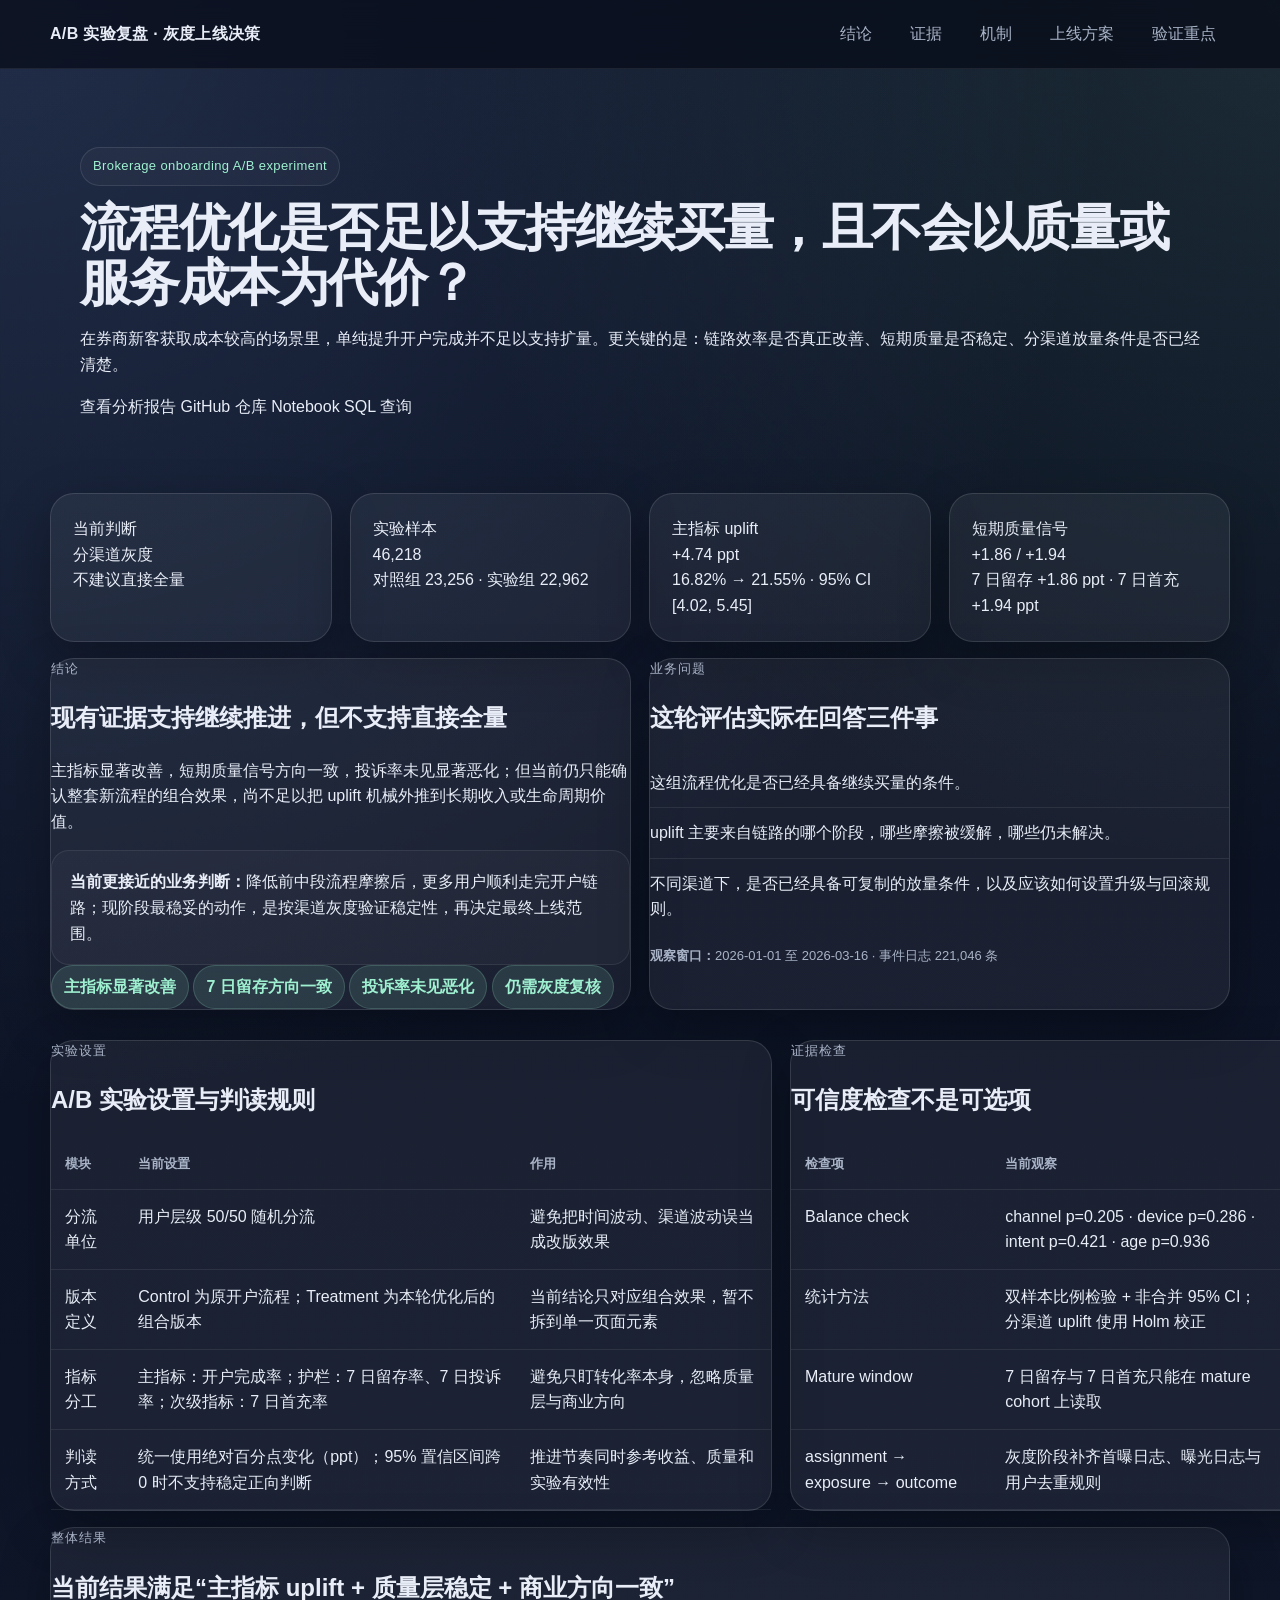
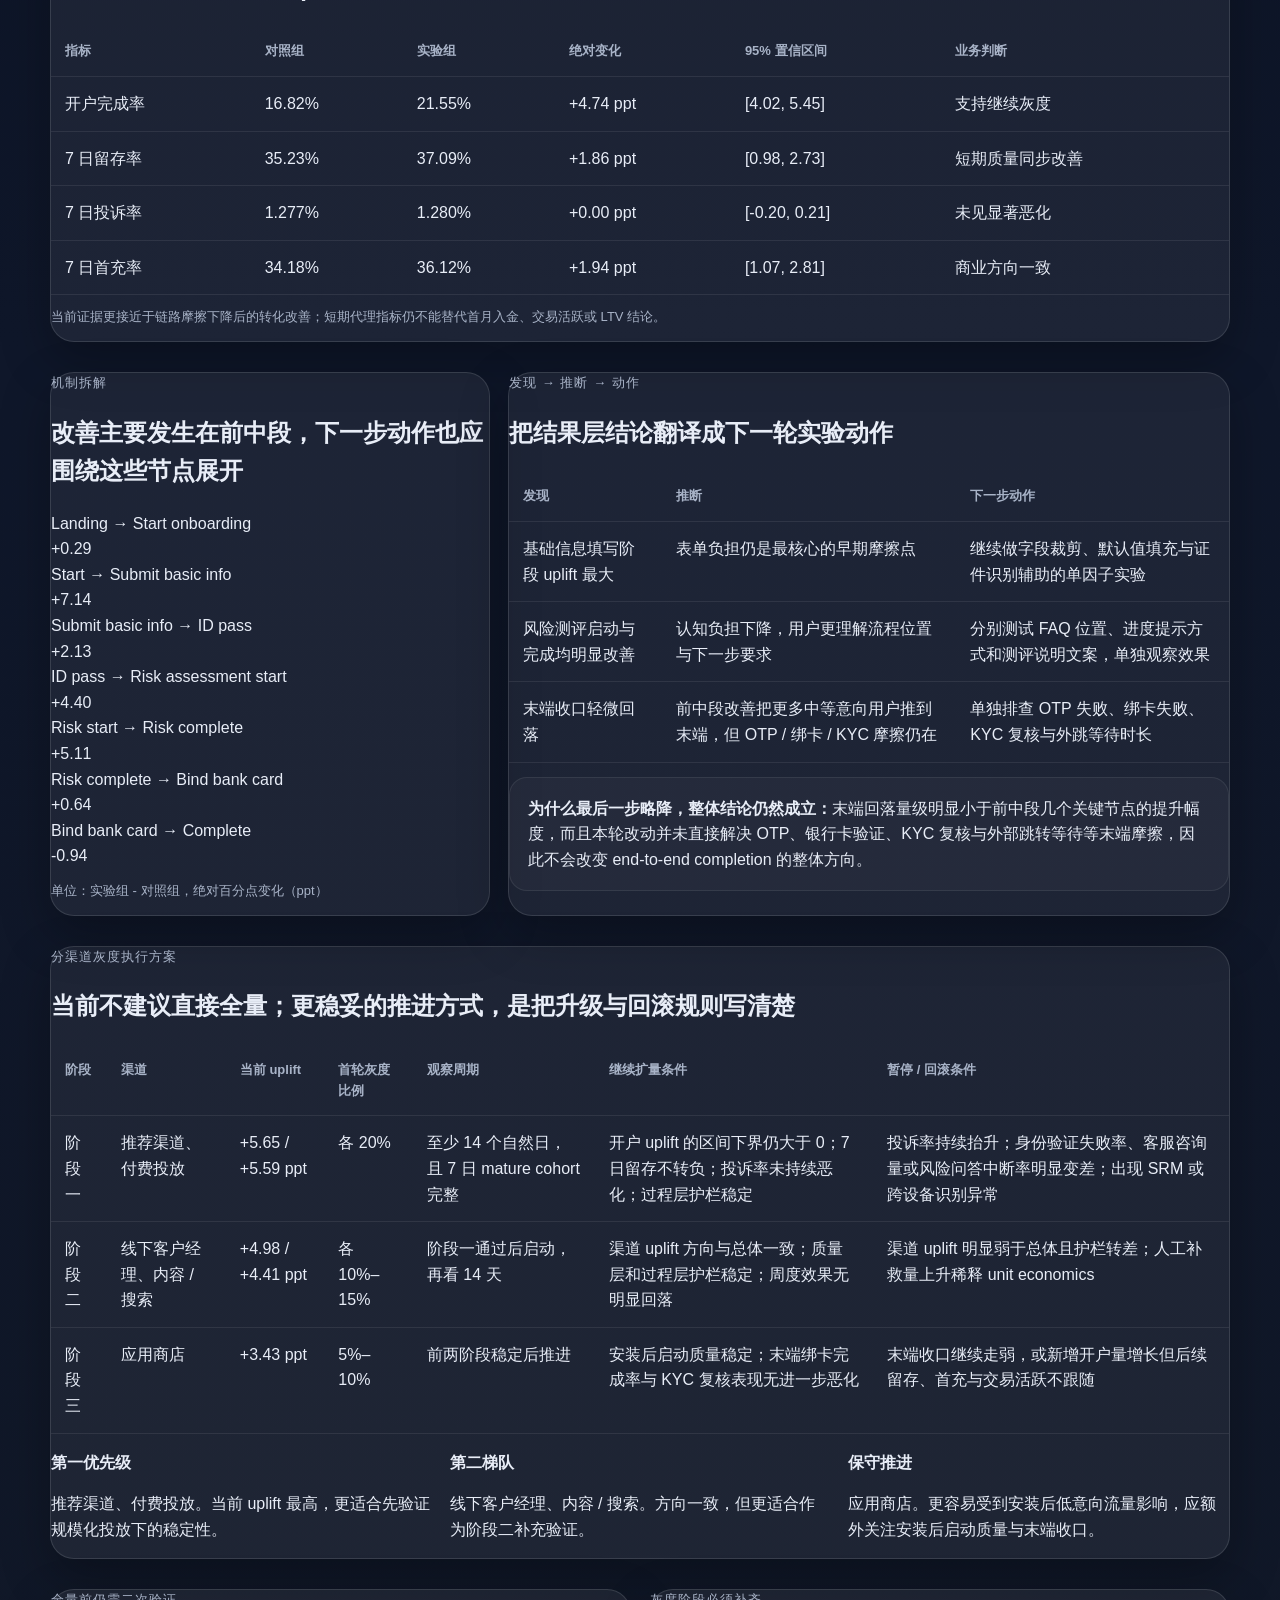
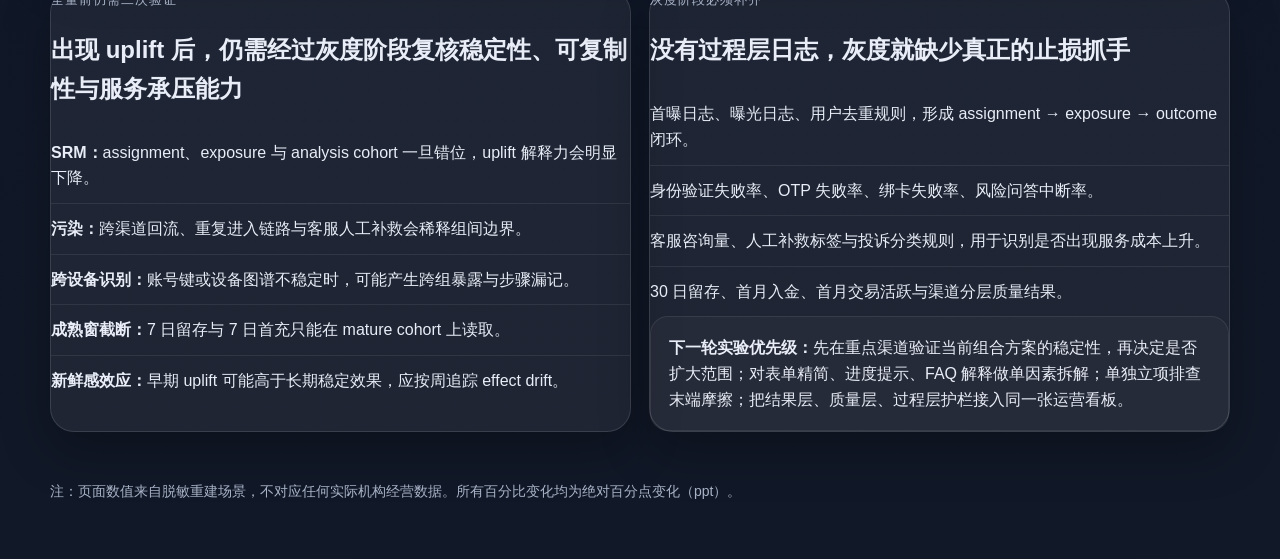
==== commit 7e6c8cab: "update" ====
--- a/index.html
+++ b/index.html
@@ -1,217 +1,179 @@
 <!DOCTYPE html>
 <html lang="zh-CN">
 <head>
-  <meta charset="utf-8">
-  <meta name="viewport" content="width=device-width, initial-scale=1">
+  <meta charset="UTF-8">
+  <meta name="viewport" content="width=device-width, initial-scale=1.0">
   <title>券商 App 新客开户 A/B 实验复盘｜灰度上线决策</title>
-  <meta name="description" content="券商 App 新客开户流程优化 A/B 实验复盘，包含实验设置、指标定义、机制分析与分渠道灰度方案。">
+  <meta name="description" content="围绕券商 App 新客开户流程优化，评估当前 uplift 是否支持继续推进，并给出分渠道灰度与回滚规则。">
   <link rel="stylesheet" href="assets/site.css">
 </head>
 <body>
-  <header class="topbar">
+  <div class="topbar">
     <div class="container topbar-inner">
-      <div class="brand">
-        <span class="brand-badge"></span>
-        <span>A/B 实验复盘 · 放量决策</span>
-      </div>
+      <div class="brand">A/B 实验复盘 · 灰度上线决策</div>
       <nav class="nav">
-        <a href="#decision">结论</a>
+        <a href="#conclusion">结论</a>
         <a href="#evidence">证据</a>
         <a href="#mechanism">机制</a>
         <a href="#rollout">上线方案</a>
-        <a href="#risk">验证重点</a>
+        <a href="#risks">验证重点</a>
       </nav>
     </div>
+  </div>
+
+  <header class="hero">
+    <div class="container">
+      <div class="hero-card">
+        <div class="eyebrow">Brokerage onboarding A/B experiment</div>
+        <h1>流程优化是否足以支持继续买量，且不会以质量或服务成本为代价？</h1>
+        <p class="lead">在券商新客获取成本较高的场景里，单纯提升开户完成并不足以支持扩量。更关键的是：链路效率是否真正改善、短期质量是否稳定、分渠道放量条件是否已经清楚。</p>
+        <div class="hero-actions">
+          <a class="button primary" href="reports/brokerage_abtest_report.html">查看分析报告</a>
+          <a class="button" href="https://github.com/QILU-622/brokerage-onboarding-abtest" target="_blank" rel="noopener">GitHub 仓库</a>
+          <a class="button" href="https://github.com/QILU-622/brokerage-onboarding-abtest/tree/main/notebooks" target="_blank" rel="noopener">Notebook</a>
+          <a class="button" href="https://github.com/QILU-622/brokerage-onboarding-abtest/tree/main/sql" target="_blank" rel="noopener">SQL 查询</a>
+        </div>
+      </div>
+    </div>
   </header>
 
   <main>
-    <section class="hero">
-      <div class="container">
-        <span class="eyebrow">Brokerage onboarding A/B experiment</span>
-        <div class="hero-grid">
-          <article class="card hero-card">
-            <div class="kicker">业务命题</div>
-            <h1>流程优化是否足以支持继续买量，且不会以质量或服务成本为代价？</h1>
-            <p class="hero-lead">
-              在券商新客获取成本较高的场景里，单纯提升开户完成并不足以支持扩量。需要同时看到链路效率改善、短期质量稳定，以及渠道放量条件清晰。
-            </p>
-            <div class="action-row">
-              <a class="btn btn-primary" href="reports/brokerage_abtest_report.html">查看分析报告</a>
-              <a class="btn btn-secondary" href="https://github.com/QILU-622/brokerage-onboarding-abtest" target="_blank" rel="noopener">GitHub 仓库</a>
-              <a class="btn btn-secondary" href="https://github.com/QILU-622/brokerage-onboarding-abtest/blob/main/notebooks/brokerage_abtest_analysis.ipynb" target="_blank" rel="noopener">Notebook</a>
-              <a class="btn btn-secondary" href="https://github.com/QILU-622/brokerage-onboarding-abtest/tree/main/sql" target="_blank" rel="noopener">SQL 查询</a>
-            </div>
-          </article>
-
-          <aside class="card decision-card" id="decision">
-            <div class="kicker">当前判断</div>
-            <div class="decision-title">进入分渠道灰度，不建议直接全量</div>
-            <span class="tag">先验证稳定性，再决定最终上线范围</span>
-            <div class="callout">
-              <strong>决策依据</strong><br>
-              主指标显著改善，短期质量信号方向一致，投诉率未见恶化；但当前仍只能确认版本组合效果，尚不足以把 uplift 机械外推到长期收入或生命周期价值。
-            </div>
-            <div class="pill-row">
-              <span class="pill">主指标 uplift：+4.74 ppt</span>
-              <span class="pill">7 日留存：+1.86 ppt</span>
-              <span class="pill">7 日首充：+1.94 ppt</span>
-              <span class="pill">投诉率：未见显著恶化</span>
-            </div>
-          </aside>
-        </div>
-      </div>
-    </section>
-
-    <section class="section">
-      <div class="container grid-4">
-        <article class="card metric-card">
-          <div class="metric-label">实验样本</div>
-          <div class="metric-value">46,218</div>
-          <div class="metric-sub">对照组 23,256 · 实验组 22,962</div>
-        </article>
-        <article class="card metric-card">
-          <div class="metric-label">事件日志</div>
-          <div class="metric-value">221,046</div>
-          <div class="metric-sub">观察窗口 2026-01-01 至 2026-03-16</div>
-        </article>
-        <article class="card metric-card">
-          <div class="metric-label">开户完成率 uplift</div>
-          <div class="metric-value">+4.74 ppt</div>
-          <div class="metric-sub">16.82% → 21.55% · 95% CI [4.02, 5.45]</div>
-        </article>
-        <article class="card metric-card">
-          <div class="metric-label">短期质量信号</div>
-          <div class="metric-value">+1.86 / +1.94</div>
-          <div class="metric-sub">7 日留存 +1.86 ppt · 7 日首充 +1.94 ppt</div>
-        </article>
-      </div>
-    </section>
-
-    <section class="section">
-      <div class="container">
-        <div class="section-head">
-          <div>
-            <h2 class="section-title">A/B 实验设置与判读规则</h2>
-            <p class="section-desc">
-              采用同一时期内并行观察的随机对照实验。先交代四项必要设置，后续结果、机制分析与灰度方案都按这组定义理解。
-            </p>
-          </div>
-        </div>
+    <section class="section" id="conclusion">
+      <div class="container">
         <div class="grid-4">
-          <article class="card panel compact-panel">
-            <h3>分流单位</h3>
-            <p><strong>用户层级 50/50 随机分流</strong>。同一用户进入旧流程或新流程组合方案，避免把时间波动、渠道波动误当成改版效果。</p>
-          </article>
-          <article class="card panel compact-panel">
-            <h3>版本定义</h3>
-            <p><strong>Control</strong> 为原开户流程，<strong>Treatment</strong> 为本轮优化后的组合版本。当前结论对应整套新流程的组合效果，暂不拆到单个页面元素。</p>
-          </article>
-          <article class="card panel compact-panel">
-            <h3>指标分工</h3>
-            <p><strong>主指标</strong>看开户完成率，<strong>护栏指标</strong>看 7 日留存率与 7 日投诉率，<strong>次级指标</strong>看 7 日首充率，避免只盯转化率本身。</p>
-          </article>
-          <article class="card panel compact-panel">
-            <h3>判读方式</h3>
-            <p><strong>uplift 统一用绝对百分点（ppt）</strong>表达；95% 置信区间若跨 0，则不支持稳定的正向判断。推进节奏还要结合质量层与风险检查。</p>
-          </article>
+          <div class="card metric-card">
+            <div class="label">当前判断</div>
+            <div class="value">分渠道灰度</div>
+            <div class="sub">不建议直接全量</div>
+          </div>
+          <div class="card metric-card">
+            <div class="label">实验样本</div>
+            <div class="value">46,218</div>
+            <div class="sub">对照组 23,256 · 实验组 22,962</div>
+          </div>
+          <div class="card metric-card">
+            <div class="label">主指标 uplift</div>
+            <div class="value">+4.74 ppt</div>
+            <div class="sub">16.82% → 21.55% · 95% CI [4.02, 5.45]</div>
+          </div>
+          <div class="card metric-card">
+            <div class="label">短期质量信号</div>
+            <div class="value">+1.86 / +1.94</div>
+            <div class="sub">7 日留存 +1.86 ppt · 7 日首充 +1.94 ppt</div>
+          </div>
+        </div>
+
+        <div class="grid-2" style="margin-top: 16px;">
+          <div class="card">
+            <div class="kicker">结论</div>
+            <h2>现有证据支持继续推进，但不支持直接全量</h2>
+            <p>主指标显著改善，短期质量信号方向一致，投诉率未见显著恶化；但当前仍只能确认整套新流程的组合效果，尚不足以把 uplift 机械外推到长期收入或生命周期价值。</p>
+            <div class="callout"><strong>当前更接近的业务判断：</strong>降低前中段流程摩擦后，更多用户顺利走完开户链路；现阶段最稳妥的动作，是按渠道灰度验证稳定性，再决定最终上线范围。</div>
+            <div class="tag-row">
+              <span class="tag">主指标显著改善</span>
+              <span class="tag">7 日留存方向一致</span>
+              <span class="tag">投诉率未见恶化</span>
+              <span class="tag">仍需灰度复核</span>
+            </div>
+          </div>
+          <div class="card">
+            <div class="kicker">业务问题</div>
+            <h2>这轮评估实际在回答三件事</h2>
+            <ul class="list-clean">
+              <li>这组流程优化是否已经具备继续买量的条件。</li>
+              <li>uplift 主要来自链路的哪个阶段，哪些摩擦被缓解，哪些仍未解决。</li>
+              <li>不同渠道下，是否已经具备可复制的放量条件，以及应该如何设置升级与回滚规则。</li>
+            </ul>
+            <div class="note-box" style="margin-top: 12px;">
+              <div class="small"><strong>观察窗口：</strong>2026-01-01 至 2026-03-16 · 事件日志 221,046 条</div>
+            </div>
+          </div>
         </div>
       </div>
     </section>
 
     <section class="section" id="evidence">
       <div class="container">
-        <div class="section-head">
-          <div>
-            <h2 class="section-title">A/B 实验结果、证据检查与上线判断</h2>
-            <p class="section-desc">
-              这轮评估同时看三件事：结果是否改善、改善来自哪些链路环节、以及不同渠道下是否适合继续推进。
-            </p>
-          </div>
-          <span class="badge-inline">用户层级 50/50 分流 · channel / device / intent / age 未见明显失衡</span>
-        </div>
-
         <div class="grid-2">
-          <article class="card panel">
-            <h3>结果层、质量层、过程层指标树</h3>
+          <div class="card">
+            <div class="kicker">实验设置</div>
+            <h2>A/B 实验设置与判读规则</h2>
             <div class="table-wrap">
               <table>
                 <thead>
                   <tr>
-                    <th>层级</th>
-                    <th>指标</th>
-                    <th>当前结论</th>
-                    <th>用途</th>
+                    <th>模块</th>
+                    <th>当前设置</th>
+                    <th>作用</th>
                   </tr>
                 </thead>
                 <tbody>
                   <tr>
-                    <td><strong>结果层</strong></td>
-                    <td>开户完成率、7 日首充率</td>
-                    <td>主指标显著改善；首充方向一致</td>
-                    <td>判断本轮改动是否带来更高的有效开户产出</td>
-                  </tr>
-                  <tr>
-                    <td><strong>质量层</strong></td>
-                    <td>7 日留存率、7 日投诉率</td>
-                    <td>留存改善；投诉率未见恶化</td>
-                    <td>识别 uplift 是否通过牺牲体验或引入低质量账户换得</td>
-                  </tr>
-                  <tr>
-                    <td><strong>过程层护栏</strong></td>
-                    <td>OTP 失败率、绑卡失败率、KYC 复核失败率、风险问答中断率、客服咨询量</td>
-                    <td>当前未完整接入，需要在灰度阶段补齐</td>
-                    <td>识别服务承压、系统摩擦与末端收口风险</td>
+                    <td>分流单位</td>
+                    <td>用户层级 50/50 随机分流</td>
+                    <td>避免把时间波动、渠道波动误当成改版效果</td>
+                  </tr>
+                  <tr>
+                    <td>版本定义</td>
+                    <td>Control 为原开户流程；Treatment 为本轮优化后的组合版本</td>
+                    <td>当前结论只对应组合效果，暂不拆到单一页面元素</td>
+                  </tr>
+                  <tr>
+                    <td>指标分工</td>
+                    <td>主指标：开户完成率；护栏：7 日留存率、7 日投诉率；次级指标：7 日首充率</td>
+                    <td>避免只盯转化率本身，忽略质量层与商业方向</td>
+                  </tr>
+                  <tr>
+                    <td>判读方式</td>
+                    <td>统一使用绝对百分点变化（ppt）；95% 置信区间跨 0 时不支持稳定正向判断</td>
+                    <td>推进节奏同时参考收益、质量和实验有效性</td>
                   </tr>
                 </tbody>
               </table>
             </div>
-          </article>
-
-          <article class="card panel">
-            <h3>可信度检查表</h3>
+          </div>
+          <div class="card">
+            <div class="kicker">证据检查</div>
+            <h2>可信度检查不是可选项</h2>
             <div class="table-wrap">
               <table>
                 <thead>
                   <tr>
                     <th>检查项</th>
                     <th>当前观察</th>
-                    <th>为什么重要</th>
-                    <th>若异常会怎样</th>
+                    <th>含义</th>
                   </tr>
                 </thead>
                 <tbody>
                   <tr>
                     <td>Balance check</td>
                     <td>channel p=0.205 · device p=0.286 · intent p=0.421 · age p=0.936</td>
-                    <td>保证实验组与对照组基础结构可比</td>
-                    <td>uplift 可能被样本结构差异污染</td>
-                  </tr>
-                  <tr>
-                    <td>SRM / cohort 规则</td>
-                    <td>当前未见明显异常，但需继续监控 assignment → exposure → outcome 链条</td>
-                    <td>确保读到的结果来自有效随机分流</td>
-                    <td>实验效果可能整体失真</td>
+                    <td>当前观测维度下未见明显失衡，可比性较好</td>
+                  </tr>
+                  <tr>
+                    <td>统计方法</td>
+                    <td>双样本比例检验 + 非合并 95% CI；分渠道 uplift 使用 Holm 校正</td>
+                    <td>支撑整体 uplift 与分渠道判断的基础显著性</td>
                   </tr>
                   <tr>
                     <td>Mature window</td>
-                    <td>7 日后验指标必须在成熟 cohort 上读取</td>
-                    <td>避免尾部样本未成熟导致系统性低估</td>
-                    <td>留存、首充等 post metrics 被误读</td>
-                  </tr>
-                  <tr>
-                    <td>Contamination / cross-device</td>
-                    <td>灰度阶段继续检查跨渠道回流、跨设备识别与人工补救标签</td>
-                    <td>防止组间边界被稀释</td>
-                    <td>结果可解释性明显下降</td>
+                    <td>7 日留存与 7 日首充只能在 mature cohort 上读取</td>
+                    <td>避免尾部未成熟样本系统性低估 post metrics</td>
+                  </tr>
+                  <tr>
+                    <td>assignment → exposure → outcome</td>
+                    <td>灰度阶段补齐首曝日志、曝光日志与用户去重规则</td>
+                    <td>这是判断 SRM、污染与跨设备问题的关键证据链</td>
                   </tr>
                 </tbody>
               </table>
             </div>
-          </article>
-        </div>
-
-        <div class="card panel" style="margin-top:18px;">
-          <h3>整体结果</h3>
+          </div>
+        </div>
+
+        <div class="card" style="margin-top: 16px;">
+          <div class="kicker">整体结果</div>
+          <h2>当前结果满足“主指标 uplift + 质量层稳定 + 商业方向一致”</h2>
           <div class="table-wrap">
             <table>
               <thead>
@@ -229,17 +191,17 @@
                   <td>开户完成率</td>
                   <td>16.82%</td>
                   <td>21.55%</td>
-                  <td class="highlight-positive">+4.74 ppt</td>
+                  <td>+4.74 ppt</td>
                   <td>[4.02, 5.45]</td>
-                  <td>支持继续灰度</td>
+                  <td><span class="status good">支持继续灰度</span></td>
                 </tr>
                 <tr>
                   <td>7 日留存率</td>
                   <td>35.23%</td>
                   <td>37.09%</td>
-                  <td class="highlight-positive">+1.86 ppt</td>
+                  <td>+1.86 ppt</td>
                   <td>[0.98, 2.73]</td>
-                  <td>短期质量同步改善</td>
+                  <td><span class="status good">短期质量同步改善</span></td>
                 </tr>
                 <tr>
                   <td>7 日投诉率</td>
@@ -247,67 +209,48 @@
                   <td>1.280%</td>
                   <td>+0.00 ppt</td>
                   <td>[-0.20, 0.21]</td>
-                  <td>未见显著恶化</td>
+                  <td><span class="status warn">未见显著恶化</span></td>
                 </tr>
                 <tr>
                   <td>7 日首充率</td>
                   <td>34.18%</td>
                   <td>36.12%</td>
-                  <td class="highlight-positive">+1.94 ppt</td>
+                  <td>+1.94 ppt</td>
                   <td>[1.07, 2.81]</td>
-                  <td>商业方向一致</td>
+                  <td><span class="status good">商业方向一致</span></td>
                 </tr>
               </tbody>
             </table>
           </div>
-          <p class="small">当前证据更接近于链路摩擦下降后的转化改善；短期代理指标仍不能替代首月入金、交易活跃或 LTV 结论。</p>
+          <p class="small" style="margin-top: 12px;">当前证据更接近于链路摩擦下降后的转化改善；短期代理指标仍不能替代首月入金、交易活跃或 LTV 结论。</p>
         </div>
       </div>
     </section>
 
     <section class="section" id="mechanism">
       <div class="container">
-        <div class="section-head">
-          <div>
-            <h2 class="section-title">改善主要发生在前中段，下一步动作应围绕摩擦点继续拆解</h2>
-            <p class="section-desc">
-              整体 uplift 主要来自基础信息填写、风险测评启动与风险测评完成三个环节。后续动作也应围绕这些节点继续细拆。
-            </p>
-          </div>
-        </div>
-
         <div class="grid-2">
-          <article class="card panel">
-            <h3>相邻步骤转化率变化</h3>
+          <div class="card">
+            <div class="kicker">机制拆解</div>
+            <h2>改善主要发生在前中段，下一步动作也应围绕这些节点展开</h2>
+            <div class="bars">
+              <div class="bar-row"><div class="bar-label">Landing → Start onboarding</div><div class="bar-track"><div class="bar-fill" style="width: 4%;"></div></div><div class="bar-value">+0.29</div></div>
+              <div class="bar-row"><div class="bar-label">Start → Submit basic info</div><div class="bar-track"><div class="bar-fill" style="width: 100%;"></div></div><div class="bar-value">+7.14</div></div>
+              <div class="bar-row"><div class="bar-label">Submit basic info → ID pass</div><div class="bar-track"><div class="bar-fill" style="width: 30%;"></div></div><div class="bar-value">+2.13</div></div>
+              <div class="bar-row"><div class="bar-label">ID pass → Risk assessment start</div><div class="bar-track"><div class="bar-fill" style="width: 62%;"></div></div><div class="bar-value">+4.40</div></div>
+              <div class="bar-row"><div class="bar-label">Risk start → Risk complete</div><div class="bar-track"><div class="bar-fill" style="width: 72%;"></div></div><div class="bar-value">+5.11</div></div>
+              <div class="bar-row"><div class="bar-label">Risk complete → Bind bank card</div><div class="bar-track"><div class="bar-fill" style="width: 9%;"></div></div><div class="bar-value">+0.64</div></div>
+              <div class="bar-row"><div class="bar-label">Bind bank card → Complete</div><div class="bar-track"><div class="bar-fill" style="width: 13%; background: linear-gradient(90deg, #dc2626, #fca5a5);"></div></div><div class="bar-value">-0.94</div></div>
+            </div>
+            <p class="small" style="margin-top: 12px;">单位：实验组 - 对照组，绝对百分点变化（ppt）</p>
+          </div>
+          <div class="card">
+            <div class="kicker">发现 → 推断 → 动作</div>
+            <h2>把结果层结论翻译成下一轮实验动作</h2>
             <div class="table-wrap">
               <table>
                 <thead>
                   <tr>
-                    <th>相邻步骤</th>
-                    <th>对照组</th>
-                    <th>实验组</th>
-                    <th>变化</th>
-                  </tr>
-                </thead>
-                <tbody>
-                  <tr><td>Landing → Start onboarding</td><td>80.50%</td><td>80.79%</td><td>+0.29 ppt</td></tr>
-                  <tr><td>Start → Submit basic info</td><td>69.90%</td><td>77.04%</td><td class="highlight-positive">+7.14 ppt</td></tr>
-                  <tr><td>Submit basic info → ID pass</td><td>81.60%</td><td>83.73%</td><td>+2.13 ppt</td></tr>
-                  <tr><td>ID pass → Risk assessment start</td><td>74.41%</td><td>78.81%</td><td class="highlight-positive">+4.40 ppt</td></tr>
-                  <tr><td>Risk start → Risk complete</td><td>72.90%</td><td>78.01%</td><td class="highlight-positive">+5.11 ppt</td></tr>
-                  <tr><td>Risk complete → Bind bank card</td><td>81.72%</td><td>82.35%</td><td>+0.64 ppt</td></tr>
-                  <tr><td>Bind bank card → Complete</td><td>82.63%</td><td>81.69%</td><td class="highlight-warning">-0.94 ppt</td></tr>
-                </tbody>
-              </table>
-            </div>
-          </article>
-
-          <article class="card panel">
-            <h3>发现 → 推断 → 下一步动作</h3>
-            <div class="table-wrap">
-              <table>
-                <thead>
-                  <tr>
                     <th>发现</th>
                     <th>推断</th>
                     <th>下一步动作</th>
@@ -332,24 +275,17 @@
                 </tbody>
               </table>
             </div>
-          </article>
+            <div class="callout" style="margin-top: 14px;"><strong>为什么最后一步略降，整体结论仍然成立：</strong>末端回落量级明显小于前中段几个关键节点的提升幅度，而且本轮改动并未直接解决 OTP、银行卡验证、KYC 复核与外部跳转等待等末端摩擦，因此不会改变 end-to-end completion 的整体方向。</div>
+          </div>
         </div>
       </div>
     </section>
 
     <section class="section" id="rollout">
       <div class="container">
-        <div class="section-head">
-          <div>
-            <h2 class="section-title">分渠道灰度执行方案</h2>
-            <p class="section-desc">
-              当前页面直接给出灰度动作：首轮给多少流量、观察多久、什么条件升级、什么条件暂停。
-            </p>
-          </div>
-        </div>
-
-        <div class="card panel">
-          <h3>建议 rollout 方案</h3>
+        <div class="card">
+          <div class="kicker">分渠道灰度执行方案</div>
+          <h2>当前不建议直接全量；更稳妥的推进方式，是把升级与回滚规则写清楚</h2>
           <div class="table-wrap">
             <table>
               <thead>
@@ -365,16 +301,16 @@
               </thead>
               <tbody>
                 <tr>
-                  <td><strong>阶段一</strong></td>
+                  <td>阶段一</td>
                   <td>推荐渠道、付费投放</td>
                   <td>+5.65 / +5.59 ppt</td>
                   <td>各 20%</td>
                   <td>至少 14 个自然日，且 7 日 mature cohort 完整</td>
-                  <td>开户 uplift 的 95% 区间下界仍大于 0；7 日留存不转负；投诉率未持续恶化</td>
+                  <td>开户 uplift 的区间下界仍大于 0；7 日留存不转负；投诉率未持续恶化；过程层护栏稳定</td>
                   <td>投诉率持续抬升；身份验证失败率、客服咨询量或风险问答中断率明显变差；出现 SRM 或跨设备识别异常</td>
                 </tr>
                 <tr>
-                  <td><strong>阶段二</strong></td>
+                  <td>阶段二</td>
                   <td>线下客户经理、内容 / 搜索</td>
                   <td>+4.98 / +4.41 ppt</td>
                   <td>各 10%–15%</td>
@@ -383,7 +319,7 @@
                   <td>渠道 uplift 明显弱于总体且护栏转差；人工补救量上升稀释 unit economics</td>
                 </tr>
                 <tr>
-                  <td><strong>阶段三</strong></td>
+                  <td>阶段三</td>
                   <td>应用商店</td>
                   <td>+3.43 ppt</td>
                   <td>5%–10%</td>
@@ -394,73 +330,49 @@
               </tbody>
             </table>
           </div>
-          <p class="small">灰度比例为执行建议，便于后续按统一规则推进。</p>
-        </div>
-
-        <div class="grid-2" style="margin-top:18px;">
-          <article class="card panel">
-            <h3>渠道优先级</h3>
+          <div class="grid-3" style="margin-top: 16px;">
+            <div class="note-box">
+              <strong>第一优先级</strong>
+              <p>推荐渠道、付费投放。当前 uplift 最高，更适合先验证规模化投放下的稳定性。</p>
+            </div>
+            <div class="note-box">
+              <strong>第二梯队</strong>
+              <p>线下客户经理、内容 / 搜索。方向一致，但更适合作为阶段二补充验证。</p>
+            </div>
+            <div class="note-box">
+              <strong>保守推进</strong>
+              <p>应用商店。更容易受到安装后低意向流量影响，应额外关注安装后启动质量与末端收口。</p>
+            </div>
+          </div>
+        </div>
+      </div>
+    </section>
+
+    <section class="section" id="risks">
+      <div class="container">
+        <div class="grid-2">
+          <div class="card">
+            <div class="kicker">全量前仍需二次验证</div>
+            <h2>出现 uplift 后，仍需经过灰度阶段复核稳定性、可复制性与服务承压能力</h2>
             <ul class="list-clean">
-              <li><strong>第一优先级：</strong>推荐渠道、付费投放。当前 uplift 最高，且更适合先验证规模化投放下的稳定性。</li>
-              <li><strong>第二梯队：</strong>线下客户经理、内容 / 搜索。方向一致，但更适合作为阶段二补充验证。</li>
-              <li><strong>保守推进：</strong>应用商店。更容易受到安装后低意向流量影响，应额外关注安装后启动质量与末端收口。</li>
+              <li><strong>SRM：</strong>assignment、exposure 与 analysis cohort 一旦错位，uplift 解释力会明显下降。</li>
+              <li><strong>污染：</strong>跨渠道回流、重复进入链路与客服人工补救会稀释组间边界。</li>
+              <li><strong>跨设备识别：</strong>账号键或设备图谱不稳定时，可能产生跨组暴露与步骤漏记。</li>
+              <li><strong>成熟窗截断：</strong>7 日留存与 7 日首充只能在 mature cohort 上读取。</li>
+              <li><strong>新鲜感效应：</strong>早期 uplift 可能高于长期稳定效果，应按周追踪 effect drift。</li>
             </ul>
-          </article>
-          <article class="card panel">
-            <h3>经营解释</h3>
+          </div>
+          <div class="card">
+            <div class="kicker">灰度阶段必须补齐</div>
+            <h2>没有过程层日志，灰度就缺少真正的止损抓手</h2>
             <ul class="list-clean">
-              <li><strong>每 10 万落地页访问</strong>预计新增 4,736 个开户完成。</li>
-              <li><strong>每 10 万落地页访问</strong>预计新增 1,858 个 7 日留存用户。</li>
-              <li><strong>每 10 万落地页访问</strong>预计新增 1,940 个 7 日首充账户。</li>
-              <li>这意味着当前 uplift 并非单纯扩张低质量账户；若推荐渠道和付费投放的表现可复制，则单位流量的有效开户产出更可能改善，预算优先向这些渠道倾斜更有经营意义。</li>
-            </ul>
-          </article>
-        </div>
-      </div>
-    </section>
-
-    <section class="section" id="risk">
-      <div class="container">
-        <div class="section-head">
-          <div>
-            <h2 class="section-title">全量前仍需二次验证</h2>
-            <p class="section-desc">
-              出现 uplift 后仍需经过灰度阶段复核稳定性、可复制性与服务承压能力。
-            </p>
-          </div>
-        </div>
-
-        <div class="grid-3">
-          <article class="card panel">
-            <h3>需要继续验证的风险</h3>
-            <ul class="list-clean">
-              <li>SRM：assignment、exposure 与 analysis cohort 一旦错位，uplift 解释力会明显下降。</li>
-              <li>污染：跨渠道回流、重复进入链路与客服人工补救会稀释组间边界。</li>
-              <li>跨设备识别：账号键或设备图谱不稳定时，可能产生跨组暴露与步骤漏记。</li>
-              <li>成熟窗截断：7 日留存与 7 日首充只能在 mature cohort 上读取。</li>
-              <li>新鲜感效应：早期 uplift 可能高于长期稳定效果，应按周追踪 effect drift。</li>
-            </ul>
-          </article>
-
-          <article class="card panel">
-            <h3>灰度阶段必须补齐的日志与指标</h3>
-            <ul class="list-clean">
-              <li>首曝日志、曝光日志、用户去重规则，形成 assignment → exposure → outcome 闭环。</li>
+              <li>首曝日志、曝光日志、用户去重规则，形成 <span class="mono">assignment → exposure → outcome</span> 闭环。</li>
               <li>身份验证失败率、OTP 失败率、绑卡失败率、风险问答中断率。</li>
               <li>客服咨询量、人工补救标签与投诉分类规则，用于识别是否出现服务成本上升。</li>
               <li>30 日留存、首月入金、首月交易活跃与渠道分层质量结果。</li>
             </ul>
-          </article>
-
-          <article class="card panel">
-            <h3>下一轮实验优先级</h3>
-            <ul class="list-clean">
-              <li>先在重点渠道验证当前组合方案的稳定性，再决定是否扩大范围。</li>
-              <li>对表单精简、进度提示、FAQ 解释做单因素拆解，收紧归因结论。</li>
-              <li>单独立项排查末端摩擦，避免前中段改善被 OTP / KYC / 绑卡失败吞噬。</li>
-              <li>把结果层、质量层、过程层护栏接入同一张运营看板。</li>
-            </ul>
-          </article>
+            <div class="callout"><strong>下一轮实验优先级：</strong>先在重点渠道验证当前组合方案的稳定性，再决定是否扩大范围；对表单精简、进度提示、FAQ 解释做单因素拆解；单独立项排查末端摩擦；把结果层、质量层、过程层护栏接入同一张运营看板。</div>
+          </div>
         </div>
       </div>
     </section>
@@ -468,9 +380,7 @@
 
   <footer class="footer">
     <div class="container">
-      <div class="footer-note">
-        注：页面数值来自脱敏重建场景，不对应任何实际机构经营数据。所有百分比变化均为绝对百分点变化（ppt）。
-      </div>
+      注：页面数值来自脱敏重建场景，不对应任何实际机构经营数据。所有百分比变化均为绝对百分点变化（ppt）。
     </div>
   </footer>
 </body>
--- a/assets/site.css
+++ b/assets/site.css
@@ -0,0 +1,405 @@
+:root {
+  --bg: #0b1020;
+  --panel: rgba(255,255,255,0.06);
+  --panel-strong: rgba(255,255,255,0.09);
+  --line: rgba(255,255,255,0.12);
+  --text: #e8edf7;
+  --muted: #a8b3c7;
+  --brand: #8ab4ff;
+  --brand-2: #9ef0d0;
+  --danger: #ffb4b4;
+  --warning: #ffd27d;
+  --ok: #9ef0d0;
+  --shadow: 0 18px 50px rgba(0, 0, 0, 0.28);
+  --radius-xl: 24px;
+  --radius-lg: 18px;
+  --radius-md: 14px;
+  --max: 1180px;
+}
+
+* { box-sizing: border-box; }
+html { scroll-behavior: smooth; }
+body {
+  margin: 0;
+  font-family: -apple-system, BlinkMacSystemFont, "Segoe UI", "PingFang SC", "Hiragino Sans GB", "Microsoft YaHei", sans-serif;
+  color: var(--text);
+  background:
+    radial-gradient(circle at top left, rgba(138,180,255,0.18), transparent 28%),
+    radial-gradient(circle at top right, rgba(158,240,208,0.12), transparent 22%),
+    linear-gradient(180deg, #0a1020 0%, #0f172a 52%, #111827 100%);
+  line-height: 1.6;
+}
+
+a { color: inherit; text-decoration: none; }
+img { max-width: 100%; display: block; }
+
+.container {
+  width: min(calc(100% - 32px), var(--max));
+  margin: 0 auto;
+}
+
+.topbar {
+  position: sticky;
+  top: 0;
+  z-index: 50;
+  backdrop-filter: blur(16px);
+  background: rgba(8, 12, 24, 0.72);
+  border-bottom: 1px solid rgba(255,255,255,0.08);
+}
+
+.topbar-inner {
+  display: flex;
+  align-items: center;
+  justify-content: space-between;
+  gap: 16px;
+  min-height: 68px;
+}
+
+.brand {
+  display: flex;
+  align-items: center;
+  gap: 12px;
+  font-weight: 700;
+  letter-spacing: 0.02em;
+}
+
+.brand-badge {
+  width: 12px;
+  height: 12px;
+  border-radius: 999px;
+  background: linear-gradient(135deg, var(--brand), var(--brand-2));
+  box-shadow: 0 0 24px rgba(138,180,255,0.7);
+}
+
+.nav {
+  display: flex;
+  flex-wrap: wrap;
+  gap: 10px;
+}
+
+.nav a {
+  color: var(--muted);
+  padding: 10px 14px;
+  border-radius: 999px;
+  transition: 0.2s ease;
+}
+
+.nav a:hover { background: rgba(255,255,255,0.06); color: var(--text); }
+
+.hero {
+  padding: 48px 0 26px;
+}
+
+.eyebrow {
+  display: inline-flex;
+  align-items: center;
+  gap: 8px;
+  padding: 8px 12px;
+  border-radius: 999px;
+  border: 1px solid rgba(255,255,255,0.1);
+  color: var(--brand-2);
+  background: rgba(255,255,255,0.03);
+  font-size: 13px;
+  letter-spacing: 0.03em;
+}
+
+.hero-grid {
+  display: grid;
+  grid-template-columns: 1.3fr 0.9fr;
+  gap: 22px;
+  margin-top: 20px;
+}
+
+.card {
+  background: var(--panel);
+  border: 1px solid var(--line);
+  border-radius: var(--radius-xl);
+  box-shadow: var(--shadow);
+}
+
+.hero-card {
+  padding: 30px;
+}
+
+.hero h1 {
+  font-size: clamp(32px, 4vw, 52px);
+  line-height: 1.08;
+  letter-spacing: -0.03em;
+  margin: 14px 0 16px;
+}
+
+.hero-lead {
+  color: var(--muted);
+  font-size: 17px;
+  max-width: 780px;
+  margin-bottom: 22px;
+}
+
+.action-row {
+  display: flex;
+  flex-wrap: wrap;
+  gap: 12px;
+}
+
+.btn {
+  display: inline-flex;
+  align-items: center;
+  justify-content: center;
+  gap: 8px;
+  padding: 13px 18px;
+  border-radius: 14px;
+  border: 1px solid rgba(255,255,255,0.1);
+  font-weight: 600;
+  transition: transform 0.2s ease, background 0.2s ease;
+}
+
+.btn:hover { transform: translateY(-1px); }
+.btn-primary {
+  background: linear-gradient(135deg, rgba(138,180,255,0.22), rgba(158,240,208,0.16));
+}
+.btn-secondary {
+  background: rgba(255,255,255,0.04);
+  color: var(--text);
+}
+
+.decision-card {
+  padding: 26px;
+  display: flex;
+  flex-direction: column;
+  gap: 18px;
+}
+
+.kicker {
+  color: var(--muted);
+  font-size: 13px;
+  text-transform: uppercase;
+  letter-spacing: 0.08em;
+}
+
+.decision-title {
+  font-size: 28px;
+  font-weight: 800;
+  line-height: 1.12;
+}
+
+.tag {
+  display: inline-flex;
+  width: fit-content;
+  padding: 8px 12px;
+  border-radius: 999px;
+  background: rgba(158,240,208,0.12);
+  color: var(--brand-2);
+  border: 1px solid rgba(158,240,208,0.18);
+  font-weight: 600;
+}
+
+.muted { color: var(--muted); }
+
+.grid-4, .grid-3, .grid-2 {
+  display: grid;
+  gap: 18px;
+}
+
+.grid-4 { grid-template-columns: repeat(4, 1fr); }
+.grid-3 { grid-template-columns: repeat(3, 1fr); }
+.grid-2 { grid-template-columns: repeat(2, 1fr); }
+
+.metric-card {
+  padding: 22px;
+}
+
+.metric-label {
+  color: var(--muted);
+  font-size: 14px;
+  margin-bottom: 12px;
+}
+
+.metric-value {
+  font-size: 34px;
+  font-weight: 800;
+  line-height: 1;
+  margin-bottom: 10px;
+}
+
+.metric-sub {
+  color: var(--muted);
+  font-size: 14px;
+}
+
+.section {
+  padding: 18px 0 12px;
+}
+
+.section-head {
+  display: flex;
+  justify-content: space-between;
+  align-items: end;
+  gap: 16px;
+  margin: 20px 0 18px;
+}
+
+.section-title {
+  font-size: 28px;
+  line-height: 1.12;
+  margin: 0;
+}
+
+.section-desc {
+  color: var(--muted);
+  max-width: 760px;
+  margin: 8px 0 0;
+}
+
+.panel {
+  padding: 24px;
+}
+
+.panel h3 {
+  margin: 0 0 14px;
+  font-size: 20px;
+}
+
+.list-clean {
+  margin: 0;
+  padding: 0;
+  list-style: none;
+}
+
+.list-clean li {
+  padding: 12px 0;
+  border-bottom: 1px solid rgba(255,255,255,0.08);
+}
+
+.list-clean li:last-child { border-bottom: 0; }
+
+.badge-inline {
+  display: inline-flex;
+  align-items: center;
+  gap: 8px;
+  font-size: 13px;
+  color: var(--muted);
+  border: 1px solid rgba(255,255,255,0.08);
+  border-radius: 999px;
+  padding: 7px 10px;
+}
+
+.table-wrap {
+  overflow-x: auto;
+}
+
+table {
+  width: 100%;
+  border-collapse: collapse;
+  min-width: 720px;
+}
+
+th, td {
+  text-align: left;
+  padding: 14px 14px;
+  vertical-align: top;
+  border-bottom: 1px solid rgba(255,255,255,0.08);
+}
+
+th {
+  color: var(--muted);
+  font-size: 13px;
+  font-weight: 600;
+}
+
+td strong { font-weight: 700; }
+
+.highlight-positive { color: var(--brand-2); font-weight: 700; }
+.highlight-warning { color: var(--warning); font-weight: 700; }
+.highlight-danger { color: var(--danger); font-weight: 700; }
+
+.callout {
+  padding: 18px 18px;
+  border-radius: var(--radius-lg);
+  border: 1px solid rgba(255,255,255,0.08);
+  background: rgba(255,255,255,0.03);
+}
+
+.callout strong { color: var(--text); }
+
+.pill-row {
+  display: flex;
+  flex-wrap: wrap;
+  gap: 10px;
+}
+
+.pill {
+  padding: 8px 12px;
+  border-radius: 999px;
+  background: rgba(255,255,255,0.04);
+  border: 1px solid rgba(255,255,255,0.08);
+  color: var(--muted);
+}
+
+.footer {
+  padding: 36px 0 56px;
+  color: var(--muted);
+  font-size: 14px;
+}
+
+.footer-note {
+  padding: 18px 20px;
+  border-radius: 18px;
+  border: 1px solid rgba(255,255,255,0.08);
+  background: rgba(255,255,255,0.03);
+}
+
+.small {
+  font-size: 13px;
+  color: var(--muted);
+}
+
+hr.sep {
+  border: 0;
+  border-top: 1px solid rgba(255,255,255,0.08);
+  margin: 12px 0 0;
+}
+
+@media (max-width: 1024px) {
+  .hero-grid, .grid-4, .grid-3, .grid-2 {
+    grid-template-columns: 1fr;
+  }
+
+  .section-head {
+    align-items: start;
+    flex-direction: column;
+  }
+}
+
+@media (max-width: 720px) {
+  .topbar-inner {
+    padding: 12px 0;
+    align-items: start;
+    flex-direction: column;
+  }
+
+  .hero-card, .decision-card, .panel, .metric-card {
+    padding: 20px;
+  }
+
+  .hero {
+    padding-top: 28px;
+  }
+
+  .hero h1 {
+    font-size: 34px;
+  }
+
+  .metric-value {
+    font-size: 30px;
+  }
+}
+
+
+.compact-panel {
+  padding-top: 20px;
+  padding-bottom: 20px;
+}
+.compact-panel p {
+  margin: 0;
+  color: var(--muted);
+}
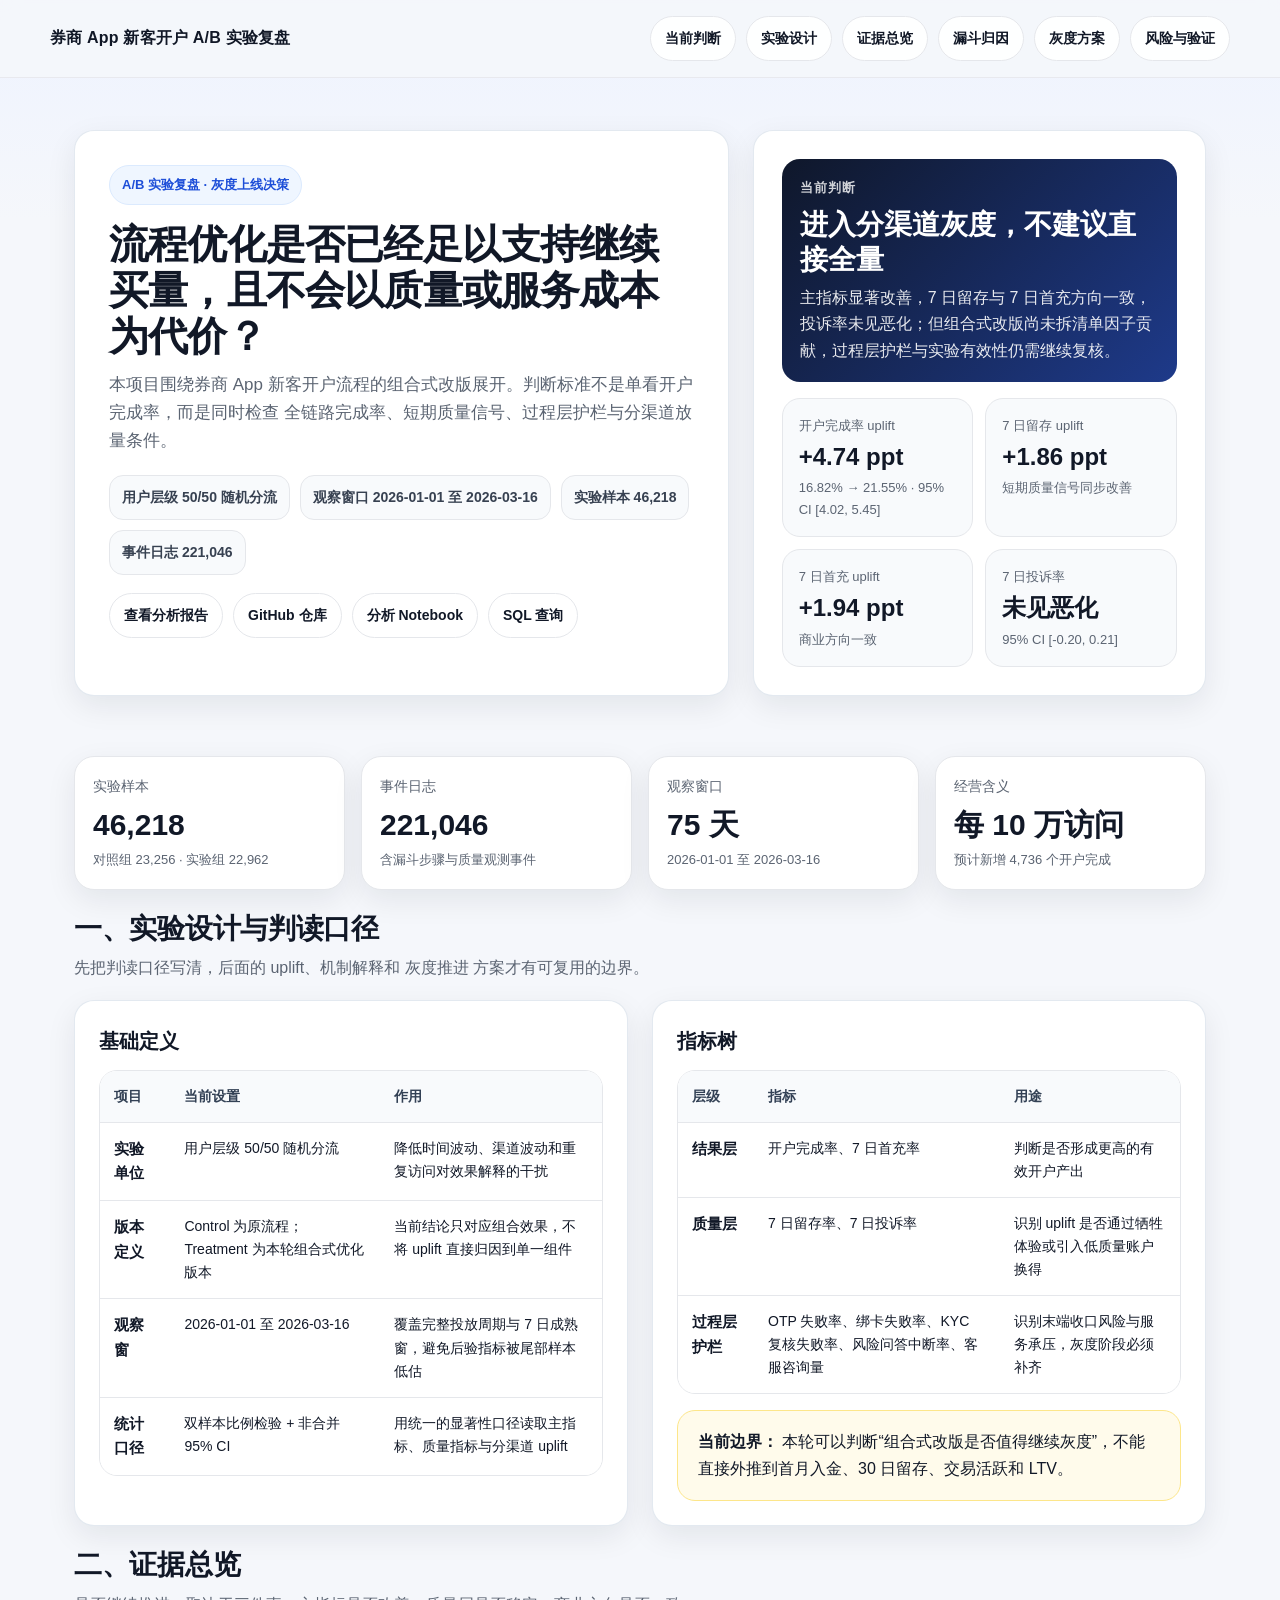
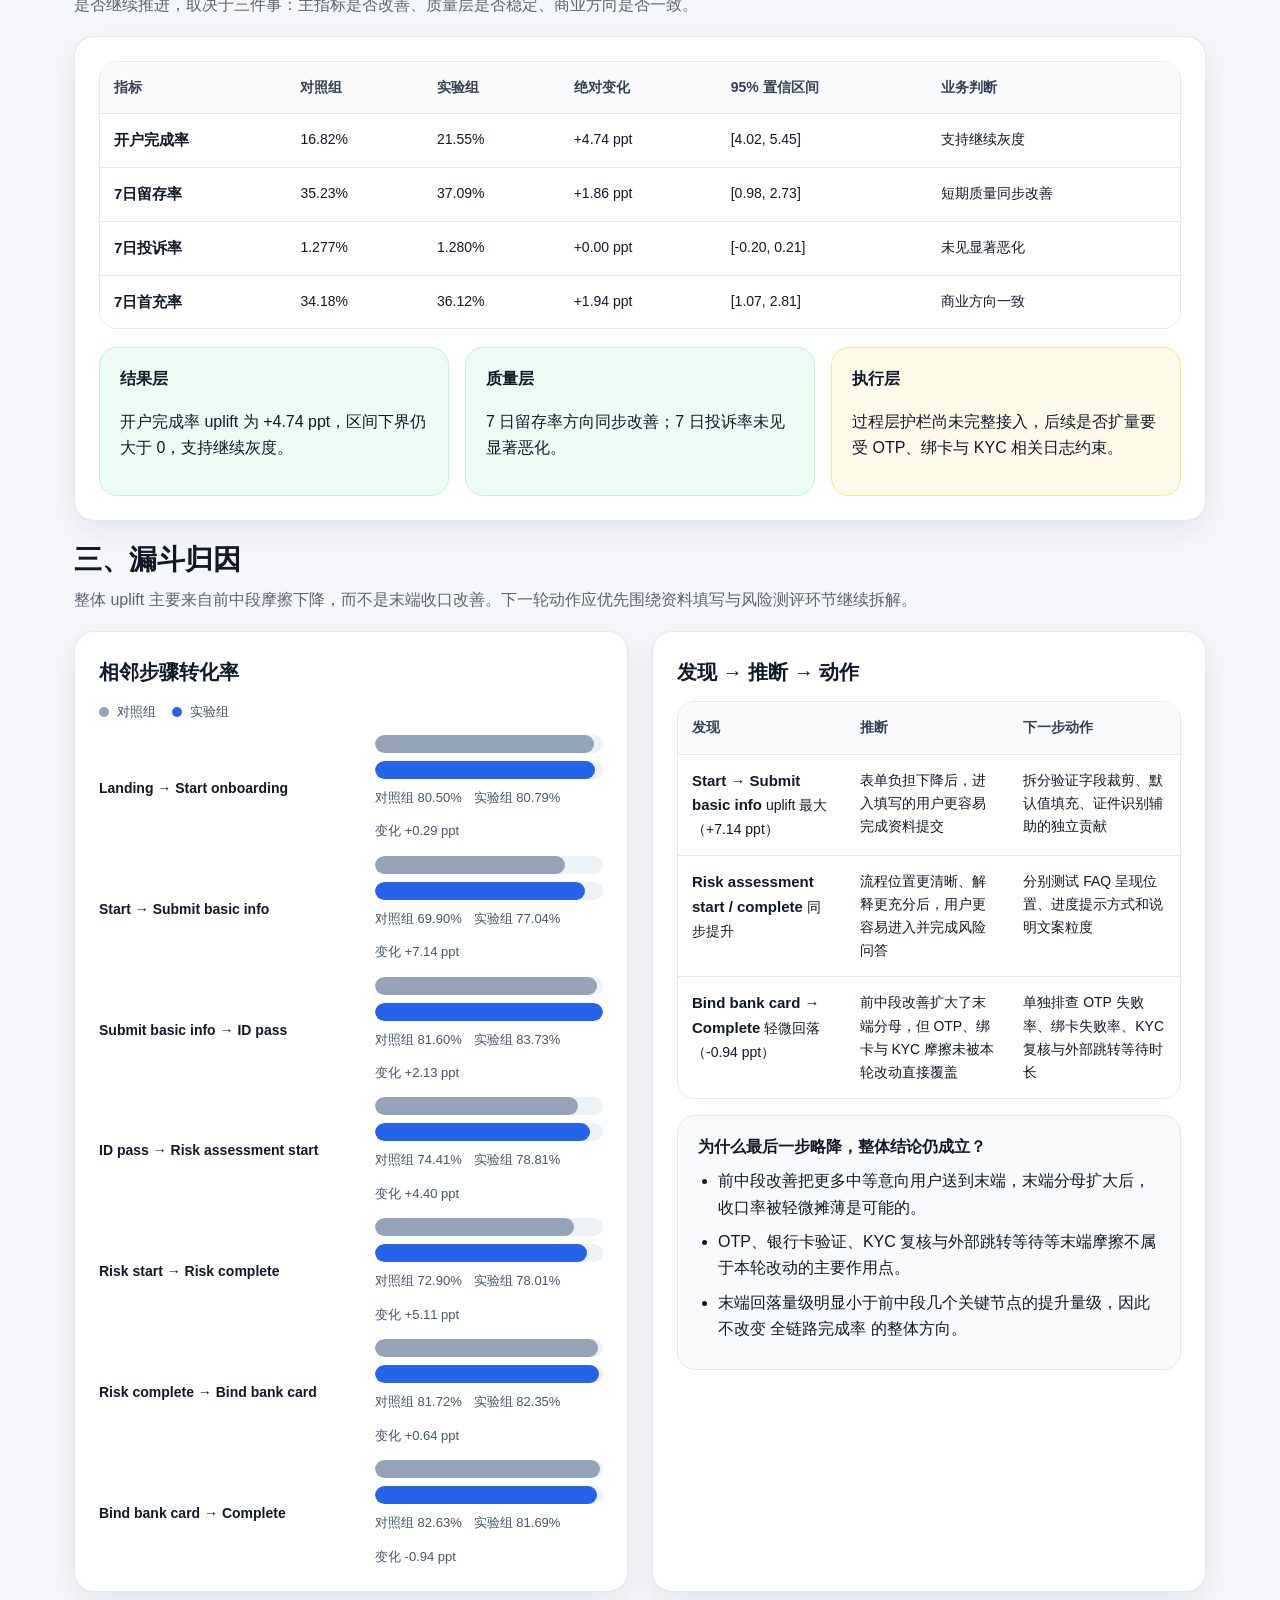
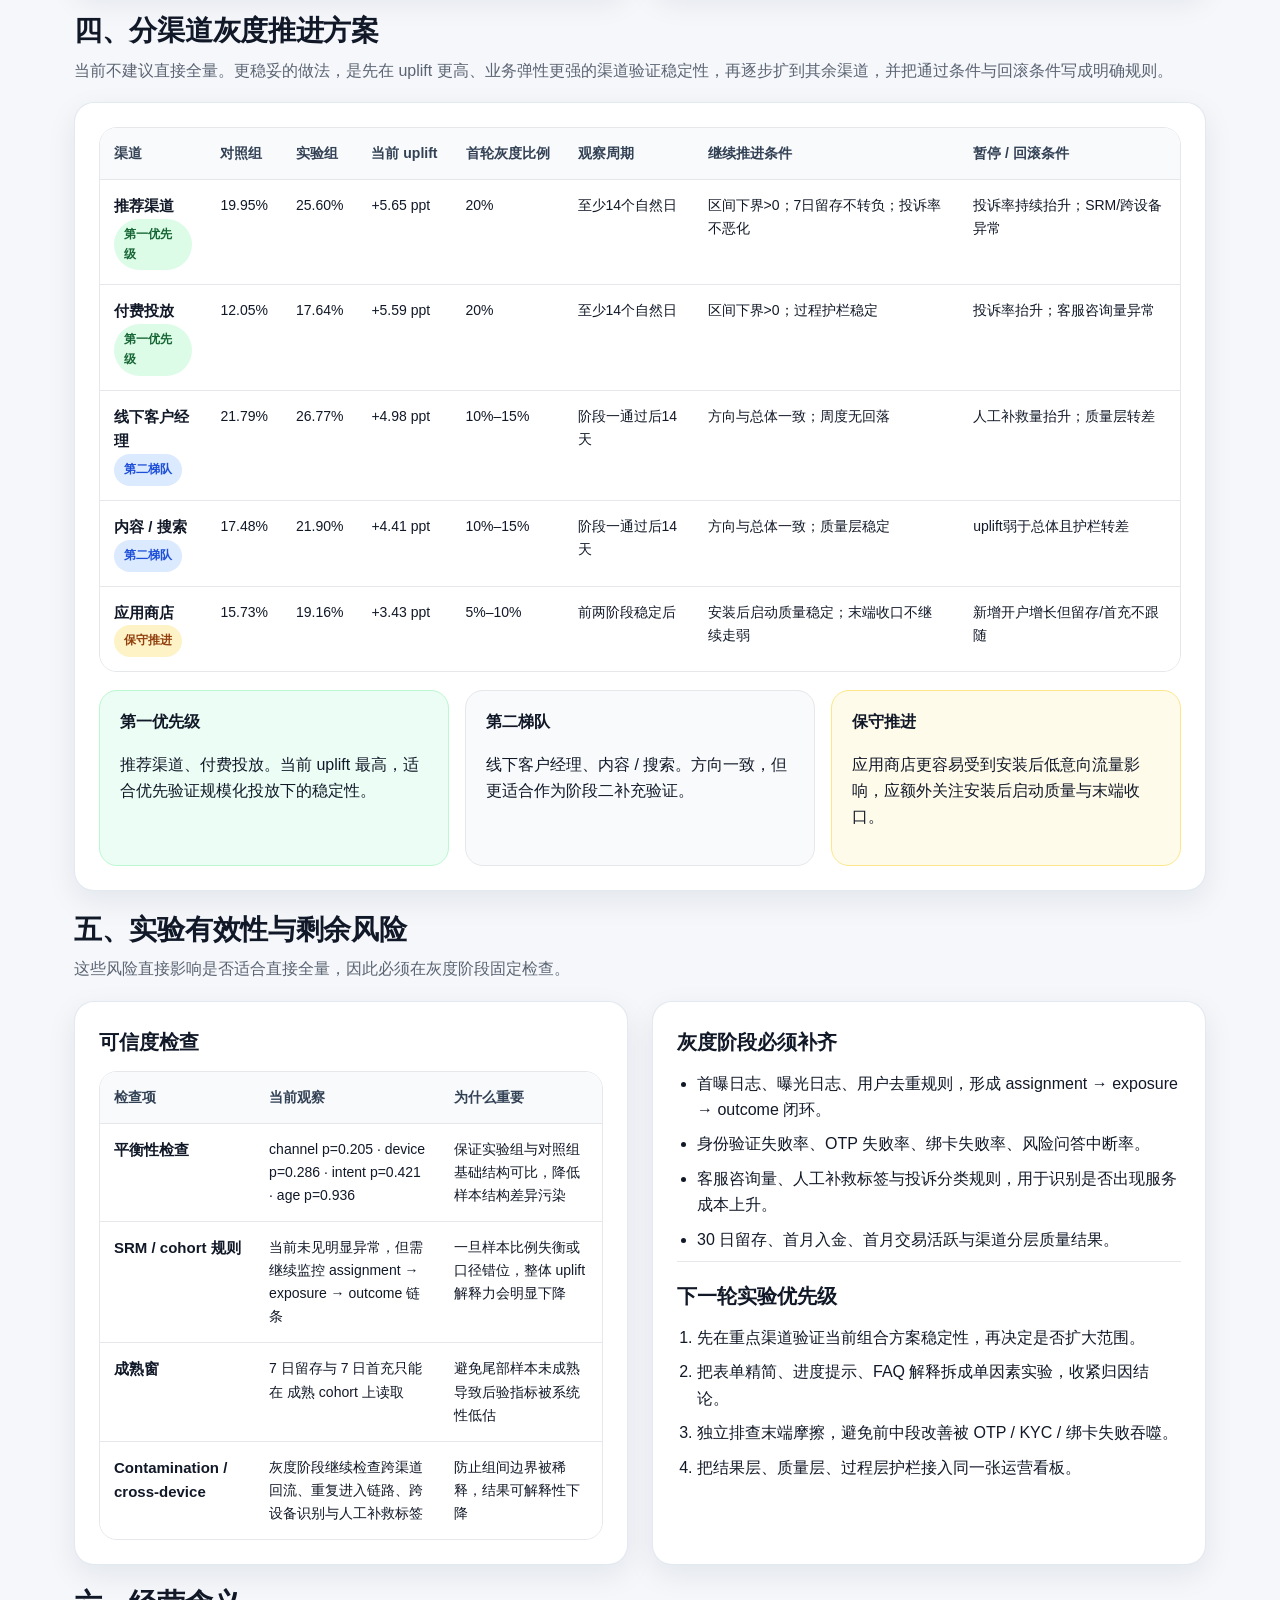
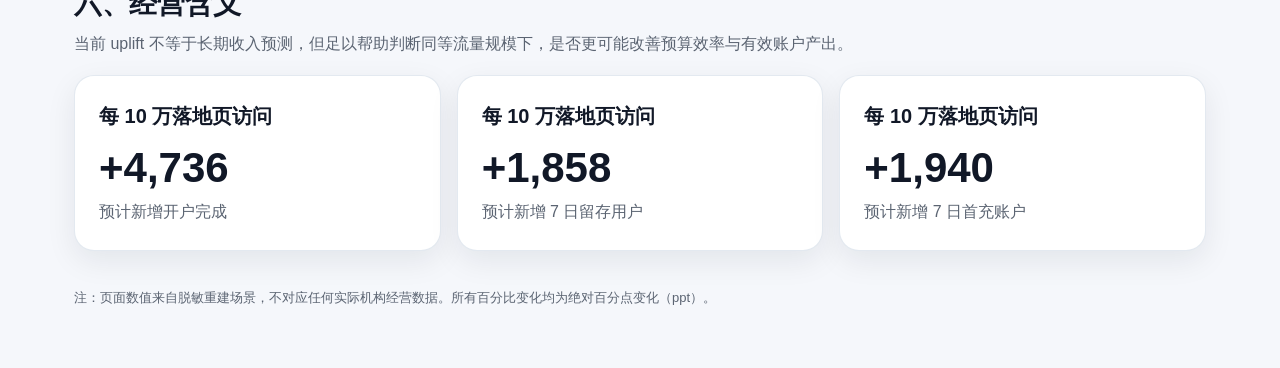
==== commit e09a1ea3: "second" ====
--- a/index.html
+++ b/index.html
@@ -4,384 +4,559 @@
   <meta charset="UTF-8">
   <meta name="viewport" content="width=device-width, initial-scale=1.0">
   <title>券商 App 新客开户 A/B 实验复盘｜灰度上线决策</title>
-  <meta name="description" content="围绕券商 App 新客开户流程优化，评估当前 uplift 是否支持继续推进，并给出分渠道灰度与回滚规则。">
-  <link rel="stylesheet" href="assets/site.css">
+  <meta name="description" content="围绕券商 App 新客开户流程优化的 A/B 实验复盘，给出实验设计、证据检查、漏斗归因、灰度放量方案与风险控制。">
+  <style>
+:root{
+  --bg:#f5f7fb;
+  --panel:#ffffff;
+  --panel-2:#f8fafc;
+  --text:#111827;
+  --muted:#5b6472;
+  --line:#e5e7eb;
+  --accent:#0f172a;
+  --accent-2:#1d4ed8;
+  --green:#0f766e;
+  --amber:#92400e;
+  --red:#b91c1c;
+  --shadow:0 10px 30px rgba(15,23,42,.08);
+  --radius:20px;
+}
+*{box-sizing:border-box}
+html{scroll-behavior:smooth}
+body{
+  margin:0;
+  font-family:-apple-system,BlinkMacSystemFont,"Segoe UI",Roboto,"PingFang SC","Hiragino Sans GB","Microsoft YaHei",sans-serif;
+  color:var(--text);
+  background:linear-gradient(180deg,#eef3ff 0%,#f5f7fb 220px,#f5f7fb 100%);
+  line-height:1.65;
+}
+a{color:inherit}
+.wrap{max-width:1180px;margin:0 auto;padding:0 24px}
+.topbar{
+  position:sticky; top:0; z-index:50;
+  background:rgba(245,247,251,.85); backdrop-filter:blur(10px);
+  border-bottom:1px solid rgba(229,231,235,.85);
+}
+.nav{display:flex;align-items:center;justify-content:space-between;gap:16px;padding:16px 0}
+.brand{font-weight:800;letter-spacing:.2px}
+.nav-links{display:flex;flex-wrap:wrap;gap:10px}
+.nav-links a,.btn{
+  text-decoration:none;border:1px solid var(--line);background:rgba(255,255,255,.9);
+  padding:10px 14px;border-radius:999px;font-size:14px;font-weight:600;
+}
+.nav-links a:hover,.btn:hover{border-color:#cbd5e1}
+.hero{padding:52px 0 28px}
+.hero-grid{display:grid;grid-template-columns:1.3fr .9fr;gap:24px}
+.card{
+  background:var(--panel); border:1px solid rgba(226,232,240,.95); border-radius:var(--radius);
+  box-shadow:var(--shadow);
+}
+.hero-main{padding:34px}
+.kicker{display:inline-flex;align-items:center;gap:8px;padding:8px 12px;border-radius:999px;background:#eff6ff;border:1px solid #dbeafe;color:#1d4ed8;font-size:13px;font-weight:700}
+h1{margin:16px 0 12px;font-size:40px;line-height:1.15;letter-spacing:-.02em}
+.lead{margin:0;color:var(--muted);font-size:17px}
+.badge-row{display:flex;flex-wrap:wrap;gap:10px;margin-top:20px}
+.badge{padding:10px 12px;border-radius:14px;background:var(--panel-2);border:1px solid var(--line);font-size:14px;font-weight:600;color:#374151}
+.hero-side{padding:28px}
+.decision{
+  display:grid; gap:16px;
+}
+.decision .summary{
+  padding:18px;border-radius:18px;background:linear-gradient(135deg,#0f172a 0%,#1e3a8a 100%);color:#fff
+}
+.decision .summary small{display:block;opacity:.8;letter-spacing:.08em;text-transform:uppercase;font-weight:700}
+.decision .summary strong{display:block;font-size:28px;line-height:1.25;margin:8px 0}
+.decision .summary p{margin:0;opacity:.9}
+.mini-grid{display:grid;grid-template-columns:repeat(2,1fr);gap:12px}
+.mini{
+  padding:16px;border:1px solid var(--line);border-radius:18px;background:var(--panel-2)
+}
+.mini .label{font-size:13px;color:var(--muted)}
+.mini .value{margin-top:6px;font-size:24px;font-weight:800;line-height:1.2}
+.mini .note{margin-top:6px;font-size:13px;color:var(--muted)}
+.section{padding:14px 0 8px}
+.section h2{font-size:28px;line-height:1.2;letter-spacing:-.01em;margin:0 0 10px}
+.section-intro{margin:0 0 18px;color:var(--muted);font-size:16px}
+.grid-2{display:grid;grid-template-columns:1fr 1fr;gap:24px}
+.grid-3{display:grid;grid-template-columns:repeat(3,1fr);gap:16px}
+.panel{padding:24px}
+.panel h3{margin:0 0 12px;font-size:20px}
+.list{margin:0;padding-left:20px}
+.list li{margin:8px 0}
+.kpi-strip{display:grid;grid-template-columns:repeat(4,1fr);gap:16px;margin-top:18px}
+.kpi{
+  padding:18px;border-radius:20px;background:var(--panel);border:1px solid var(--line);box-shadow:var(--shadow)
+}
+.kpi .name{font-size:14px;color:var(--muted)}
+.kpi .num{margin-top:10px;font-size:30px;font-weight:800;line-height:1.1}
+.kpi .sub{margin-top:8px;color:var(--muted);font-size:13px}
+.table-wrap{overflow:auto;border:1px solid var(--line);border-radius:18px}
+table{width:100%;border-collapse:collapse;background:#fff}
+th,td{padding:14px 14px;border-bottom:1px solid var(--line);vertical-align:top;font-size:14px}
+th{background:#f8fafc;text-align:left;color:#334155;font-weight:700;white-space:nowrap}
+tr:last-child td{border-bottom:none}
+td strong{font-size:15px}
+.callout{
+  padding:18px 20px;border-radius:18px;background:#f8fafc;border:1px solid var(--line)
+}
+.callout.good{background:#ecfdf5;border-color:#bbf7d0}
+.callout.warn{background:#fffbeb;border-color:#fde68a}
+.callout.danger{background:#fef2f2;border-color:#fecaca}
+.small{font-size:13px;color:var(--muted)}
+.bar-list{display:grid;gap:14px}
+.bar-row{display:grid;grid-template-columns:260px 1fr;gap:16px;align-items:center}
+.bar-label{font-size:14px;font-weight:700;line-height:1.35}
+.bars{display:grid;gap:8px}
+.bar-track{position:relative;height:18px;background:#edf2f7;border-radius:999px;overflow:hidden}
+.bar-fill{position:absolute;left:0;top:0;height:100%;border-radius:999px}
+.bar-fill.control{background:#94a3b8}
+.bar-fill.treatment{background:#2563eb}
+.bar-meta{display:flex;gap:12px;flex-wrap:wrap;font-size:13px;color:#475569}
+.legend{display:flex;gap:16px;flex-wrap:wrap;font-size:13px;color:#475569;margin-bottom:12px}
+.legend span{display:inline-flex;align-items:center;gap:8px}
+.dot{width:10px;height:10px;border-radius:999px;display:inline-block}
+.dot.control{background:#94a3b8}.dot.treatment{background:#2563eb}
+.priority{
+  display:inline-flex;align-items:center;padding:6px 10px;border-radius:999px;font-size:12px;font-weight:700
+}
+.priority.p1{background:#dcfce7;color:#166534}
+.priority.p2{background:#dbeafe;color:#1d4ed8}
+.priority.p3{background:#fef3c7;color:#92400e}
+.footer{
+  padding:28px 0 60px;color:var(--muted);font-size:13px
+}
+hr.sep{border:none;border-top:1px solid var(--line);margin:8px 0 0}
+@media (max-width:1024px){
+  .hero-grid,.grid-2,.kpi-strip{grid-template-columns:1fr}
+  .grid-3{grid-template-columns:1fr}
+}
+@media (max-width:768px){
+  .wrap{padding:0 16px}
+  h1{font-size:32px}
+  .nav{align-items:flex-start;flex-direction:column}
+  .bar-row{grid-template-columns:1fr}
+  .mini-grid{grid-template-columns:1fr}
+}
+</style>
 </head>
 <body>
   <div class="topbar">
-    <div class="container topbar-inner">
-      <div class="brand">A/B 实验复盘 · 灰度上线决策</div>
-      <nav class="nav">
-        <a href="#conclusion">结论</a>
-        <a href="#evidence">证据</a>
-        <a href="#mechanism">机制</a>
-        <a href="#rollout">上线方案</a>
-        <a href="#risks">验证重点</a>
-      </nav>
+    <div class="wrap nav">
+      <div class="brand">券商 App 新客开户 A/B 实验复盘</div>
+      <div class="nav-links">
+        <a href="#decision">当前判断</a>
+        <a href="#design">实验设计</a>
+        <a href="#evidence">证据总览</a>
+        <a href="#funnel">漏斗归因</a>
+        <a href="#灰度推进">灰度方案</a>
+        <a href="#risk">风险与验证</a>
+      </div>
     </div>
   </div>
 
   <header class="hero">
-    <div class="container">
-      <div class="hero-card">
-        <div class="eyebrow">Brokerage onboarding A/B experiment</div>
-        <h1>流程优化是否足以支持继续买量，且不会以质量或服务成本为代价？</h1>
-        <p class="lead">在券商新客获取成本较高的场景里，单纯提升开户完成并不足以支持扩量。更关键的是：链路效率是否真正改善、短期质量是否稳定、分渠道放量条件是否已经清楚。</p>
-        <div class="hero-actions">
-          <a class="button primary" href="reports/brokerage_abtest_report.html">查看分析报告</a>
-          <a class="button" href="https://github.com/QILU-622/brokerage-onboarding-abtest" target="_blank" rel="noopener">GitHub 仓库</a>
-          <a class="button" href="https://github.com/QILU-622/brokerage-onboarding-abtest/tree/main/notebooks" target="_blank" rel="noopener">Notebook</a>
-          <a class="button" href="https://github.com/QILU-622/brokerage-onboarding-abtest/tree/main/sql" target="_blank" rel="noopener">SQL 查询</a>
-        </div>
-      </div>
+    <div class="wrap hero-grid">
+      <section class="card hero-main">
+        <span class="kicker">A/B 实验复盘 · 灰度上线决策</span>
+        <h1>流程优化是否已经足以支持继续买量，且不会以质量或服务成本为代价？</h1>
+        <p class="lead">
+          本项目围绕券商 App 新客开户流程的组合式改版展开。判断标准不是单看开户完成率，而是同时检查
+          全链路完成率、短期质量信号、过程层护栏与分渠道放量条件。
+        </p>
+        <div class="badge-row">
+          <span class="badge">用户层级 50/50 随机分流</span>
+          <span class="badge">观察窗口 2026-01-01 至 2026-03-16</span>
+          <span class="badge">实验样本 46,218</span>
+          <span class="badge">事件日志 221,046</span>
+        </div>
+        <div class="badge-row" style="margin-top:18px">
+          <a class="btn" href="reports/brokerage_abtest_report.html">查看分析报告</a>
+          <a class="btn" href="https://github.com/QILU-622/brokerage-onboarding-abtest" target="_blank" rel="noreferrer">GitHub 仓库</a>
+          <a class="btn" href="notebooks/brokerage_abtest_analysis.ipynb">分析 Notebook</a>
+          <a class="btn" href="sql/abtest_queries.sql">SQL 查询</a>
+        </div>
+      </section>
+
+      <aside class="card hero-side" id="decision">
+        <div class="decision">
+          <div class="summary">
+            <small>当前判断</small>
+            <strong>进入分渠道灰度，不建议直接全量</strong>
+            <p>主指标显著改善，7 日留存与 7 日首充方向一致，投诉率未见恶化；但组合式改版尚未拆清单因子贡献，过程层护栏与实验有效性仍需继续复核。</p>
+          </div>
+          <div class="mini-grid">
+            <div class="mini">
+              <div class="label">开户完成率 uplift</div>
+              <div class="value">+4.74 ppt</div>
+              <div class="note">16.82% → 21.55% · 95% CI [4.02, 5.45]</div>
+            </div>
+            <div class="mini">
+              <div class="label">7 日留存 uplift</div>
+              <div class="value">+1.86 ppt</div>
+              <div class="note">短期质量信号同步改善</div>
+            </div>
+            <div class="mini">
+              <div class="label">7 日首充 uplift</div>
+              <div class="value">+1.94 ppt</div>
+              <div class="note">商业方向一致</div>
+            </div>
+            <div class="mini">
+              <div class="label">7 日投诉率</div>
+              <div class="value">未见恶化</div>
+              <div class="note">95% CI [-0.20, 0.21]</div>
+            </div>
+          </div>
+        </div>
+      </aside>
     </div>
   </header>
 
-  <main>
-    <section class="section" id="conclusion">
-      <div class="container">
-        <div class="grid-4">
-          <div class="card metric-card">
-            <div class="label">当前判断</div>
-            <div class="value">分渠道灰度</div>
-            <div class="sub">不建议直接全量</div>
-          </div>
-          <div class="card metric-card">
-            <div class="label">实验样本</div>
-            <div class="value">46,218</div>
-            <div class="sub">对照组 23,256 · 实验组 22,962</div>
-          </div>
-          <div class="card metric-card">
-            <div class="label">主指标 uplift</div>
-            <div class="value">+4.74 ppt</div>
-            <div class="sub">16.82% → 21.55% · 95% CI [4.02, 5.45]</div>
-          </div>
-          <div class="card metric-card">
-            <div class="label">短期质量信号</div>
-            <div class="value">+1.86 / +1.94</div>
-            <div class="sub">7 日留存 +1.86 ppt · 7 日首充 +1.94 ppt</div>
-          </div>
-        </div>
-
-        <div class="grid-2" style="margin-top: 16px;">
-          <div class="card">
-            <div class="kicker">结论</div>
-            <h2>现有证据支持继续推进，但不支持直接全量</h2>
-            <p>主指标显著改善，短期质量信号方向一致，投诉率未见显著恶化；但当前仍只能确认整套新流程的组合效果，尚不足以把 uplift 机械外推到长期收入或生命周期价值。</p>
-            <div class="callout"><strong>当前更接近的业务判断：</strong>降低前中段流程摩擦后，更多用户顺利走完开户链路；现阶段最稳妥的动作，是按渠道灰度验证稳定性，再决定最终上线范围。</div>
-            <div class="tag-row">
-              <span class="tag">主指标显著改善</span>
-              <span class="tag">7 日留存方向一致</span>
-              <span class="tag">投诉率未见恶化</span>
-              <span class="tag">仍需灰度复核</span>
-            </div>
-          </div>
-          <div class="card">
-            <div class="kicker">业务问题</div>
-            <h2>这轮评估实际在回答三件事</h2>
-            <ul class="list-clean">
-              <li>这组流程优化是否已经具备继续买量的条件。</li>
-              <li>uplift 主要来自链路的哪个阶段，哪些摩擦被缓解，哪些仍未解决。</li>
-              <li>不同渠道下，是否已经具备可复制的放量条件，以及应该如何设置升级与回滚规则。</li>
-            </ul>
-            <div class="note-box" style="margin-top: 12px;">
-              <div class="small"><strong>观察窗口：</strong>2026-01-01 至 2026-03-16 · 事件日志 221,046 条</div>
-            </div>
-          </div>
-        </div>
-      </div>
-    </section>
-
-    <section class="section" id="evidence">
-      <div class="container">
-        <div class="grid-2">
-          <div class="card">
-            <div class="kicker">实验设置</div>
-            <h2>A/B 实验设置与判读规则</h2>
-            <div class="table-wrap">
-              <table>
-                <thead>
-                  <tr>
-                    <th>模块</th>
-                    <th>当前设置</th>
-                    <th>作用</th>
-                  </tr>
-                </thead>
-                <tbody>
-                  <tr>
-                    <td>分流单位</td>
-                    <td>用户层级 50/50 随机分流</td>
-                    <td>避免把时间波动、渠道波动误当成改版效果</td>
-                  </tr>
-                  <tr>
-                    <td>版本定义</td>
-                    <td>Control 为原开户流程；Treatment 为本轮优化后的组合版本</td>
-                    <td>当前结论只对应组合效果，暂不拆到单一页面元素</td>
-                  </tr>
-                  <tr>
-                    <td>指标分工</td>
-                    <td>主指标：开户完成率；护栏：7 日留存率、7 日投诉率；次级指标：7 日首充率</td>
-                    <td>避免只盯转化率本身，忽略质量层与商业方向</td>
-                  </tr>
-                  <tr>
-                    <td>判读方式</td>
-                    <td>统一使用绝对百分点变化（ppt）；95% 置信区间跨 0 时不支持稳定正向判断</td>
-                    <td>推进节奏同时参考收益、质量和实验有效性</td>
-                  </tr>
-                </tbody>
-              </table>
-            </div>
-          </div>
-          <div class="card">
-            <div class="kicker">证据检查</div>
-            <h2>可信度检查不是可选项</h2>
-            <div class="table-wrap">
-              <table>
-                <thead>
-                  <tr>
-                    <th>检查项</th>
-                    <th>当前观察</th>
-                    <th>含义</th>
-                  </tr>
-                </thead>
-                <tbody>
-                  <tr>
-                    <td>Balance check</td>
-                    <td>channel p=0.205 · device p=0.286 · intent p=0.421 · age p=0.936</td>
-                    <td>当前观测维度下未见明显失衡，可比性较好</td>
-                  </tr>
-                  <tr>
-                    <td>统计方法</td>
-                    <td>双样本比例检验 + 非合并 95% CI；分渠道 uplift 使用 Holm 校正</td>
-                    <td>支撑整体 uplift 与分渠道判断的基础显著性</td>
-                  </tr>
-                  <tr>
-                    <td>Mature window</td>
-                    <td>7 日留存与 7 日首充只能在 mature cohort 上读取</td>
-                    <td>避免尾部未成熟样本系统性低估 post metrics</td>
-                  </tr>
-                  <tr>
-                    <td>assignment → exposure → outcome</td>
-                    <td>灰度阶段补齐首曝日志、曝光日志与用户去重规则</td>
-                    <td>这是判断 SRM、污染与跨设备问题的关键证据链</td>
-                  </tr>
-                </tbody>
-              </table>
-            </div>
-          </div>
-        </div>
-
-        <div class="card" style="margin-top: 16px;">
-          <div class="kicker">整体结果</div>
-          <h2>当前结果满足“主指标 uplift + 质量层稳定 + 商业方向一致”</h2>
+  <main class="wrap">
+    <section class="section">
+      <div class="kpi-strip">
+        <div class="kpi"><div class="name">实验样本</div><div class="num">46,218</div><div class="sub">对照组 23,256 · 实验组 22,962</div></div>
+        <div class="kpi"><div class="name">事件日志</div><div class="num">221,046</div><div class="sub">含漏斗步骤与质量观测事件</div></div>
+        <div class="kpi"><div class="name">观察窗口</div><div class="num">75 天</div><div class="sub">2026-01-01 至 2026-03-16</div></div>
+        <div class="kpi"><div class="name">经营含义</div><div class="num">每 10 万访问</div><div class="sub">预计新增 4,736 个开户完成</div></div>
+      </div>
+    </section>
+
+    <section class="section" id="design">
+      <h2>一、实验设计与判读口径</h2>
+      <p class="section-intro">先把判读口径写清，后面的 uplift、机制解释和 灰度推进 方案才有可复用的边界。</p>
+      <div class="grid-2">
+        <div class="card panel">
+          <h3>基础定义</h3>
           <div class="table-wrap">
             <table>
               <thead>
-                <tr>
-                  <th>指标</th>
-                  <th>对照组</th>
-                  <th>实验组</th>
-                  <th>绝对变化</th>
-                  <th>95% 置信区间</th>
-                  <th>业务判断</th>
-                </tr>
+                <tr><th>项目</th><th>当前设置</th><th>作用</th></tr>
+              </thead>
+              <tbody>
+                <tr><td><strong>实验单位</strong></td><td>用户层级 50/50 随机分流</td><td>降低时间波动、渠道波动和重复访问对效果解释的干扰</td></tr>
+                <tr><td><strong>版本定义</strong></td><td>Control 为原流程；Treatment 为本轮组合式优化版本</td><td>当前结论只对应组合效果，不将 uplift 直接归因到单一组件</td></tr>
+                <tr><td><strong>观察窗</strong></td><td>2026-01-01 至 2026-03-16</td><td>覆盖完整投放周期与 7 日成熟窗，避免后验指标被尾部样本低估</td></tr>
+                <tr><td><strong>统计口径</strong></td><td>双样本比例检验 + 非合并 95% CI</td><td>用统一的显著性口径读取主指标、质量指标与分渠道 uplift</td></tr>
+              </tbody>
+            </table>
+          </div>
+        </div>
+
+        <div class="card panel">
+          <h3>指标树</h3>
+          <div class="table-wrap">
+            <table>
+              <thead>
+                <tr><th>层级</th><th>指标</th><th>用途</th></tr>
+              </thead>
+              <tbody>
+                <tr><td><strong>结果层</strong></td><td>开户完成率、7 日首充率</td><td>判断是否形成更高的有效开户产出</td></tr>
+                <tr><td><strong>质量层</strong></td><td>7 日留存率、7 日投诉率</td><td>识别 uplift 是否通过牺牲体验或引入低质量账户换得</td></tr>
+                <tr><td><strong>过程层护栏</strong></td><td>OTP 失败率、绑卡失败率、KYC 复核失败率、风险问答中断率、客服咨询量</td><td>识别末端收口风险与服务承压，灰度阶段必须补齐</td></tr>
+              </tbody>
+            </table>
+          </div>
+          <div class="callout warn" style="margin-top:16px">
+            <strong>当前边界：</strong> 本轮可以判断“组合式改版是否值得继续灰度”，不能直接外推到首月入金、30 日留存、交易活跃和 LTV。
+          </div>
+        </div>
+      </div>
+    </section>
+
+    <section class="section" id="evidence">
+      <h2>二、证据总览</h2>
+      <p class="section-intro">是否继续推进，取决于三件事：主指标是否改善、质量层是否稳定、商业方向是否一致。</p>
+      <div class="card panel">
+        <div class="table-wrap">
+          <table>
+            <thead>
+              <tr><th>指标</th><th>对照组</th><th>实验组</th><th>绝对变化</th><th>95% 置信区间</th><th>业务判断</th></tr>
+            </thead>
+            <tbody>
+              <tr><td><strong>开户完成率</strong></td><td>16.82%</td><td>21.55%</td><td>+4.74 ppt</td><td>[4.02, 5.45]</td><td>支持继续灰度</td></tr>
+<tr><td><strong>7日留存率</strong></td><td>35.23%</td><td>37.09%</td><td>+1.86 ppt</td><td>[0.98, 2.73]</td><td>短期质量同步改善</td></tr>
+<tr><td><strong>7日投诉率</strong></td><td>1.277%</td><td>1.280%</td><td>+0.00 ppt</td><td>[-0.20, 0.21]</td><td>未见显著恶化</td></tr>
+<tr><td><strong>7日首充率</strong></td><td>34.18%</td><td>36.12%</td><td>+1.94 ppt</td><td>[1.07, 2.81]</td><td>商业方向一致</td></tr>
+            </tbody>
+          </table>
+        </div>
+        <div class="grid-3" style="margin-top:18px">
+          <div class="callout good">
+            <strong>结果层</strong>
+            <p>开户完成率 uplift 为 +4.74 ppt，区间下界仍大于 0，支持继续灰度。</p>
+          </div>
+          <div class="callout good">
+            <strong>质量层</strong>
+            <p>7 日留存率方向同步改善；7 日投诉率未见显著恶化。</p>
+          </div>
+          <div class="callout warn">
+            <strong>执行层</strong>
+            <p>过程层护栏尚未完整接入，后续是否扩量要受 OTP、绑卡与 KYC 相关日志约束。</p>
+          </div>
+        </div>
+      </div>
+    </section>
+
+    <section class="section" id="funnel">
+      <h2>三、漏斗归因</h2>
+      <p class="section-intro">整体 uplift 主要来自前中段摩擦下降，而不是末端收口改善。下一轮动作应优先围绕资料填写与风险测评环节继续拆解。</p>
+      <div class="grid-2">
+        <div class="card panel">
+          <h3>相邻步骤转化率</h3>
+          <div class="legend">
+            <span><i class="dot control"></i>对照组</span>
+            <span><i class="dot treatment"></i>实验组</span>
+          </div>
+          <div class="bar-list">
+            
+        <div class="bar-row">
+          <div class="bar-label">Landing → Start onboarding</div>
+          <div class="bars">
+            <div class="bar-track"><div class="bar-fill control" style="width:96.14%"></div></div>
+            <div class="bar-track"><div class="bar-fill treatment" style="width:96.49%"></div></div>
+            <div class="bar-meta"><span>对照组 80.50%</span><span>实验组 80.79%</span><span>变化 +0.29 ppt</span></div>
+          </div>
+        </div>
+        
+
+        <div class="bar-row">
+          <div class="bar-label">Start → Submit basic info</div>
+          <div class="bars">
+            <div class="bar-track"><div class="bar-fill control" style="width:83.48%"></div></div>
+            <div class="bar-track"><div class="bar-fill treatment" style="width:92.01%"></div></div>
+            <div class="bar-meta"><span>对照组 69.90%</span><span>实验组 77.04%</span><span>变化 +7.14 ppt</span></div>
+          </div>
+        </div>
+        
+
+        <div class="bar-row">
+          <div class="bar-label">Submit basic info → ID pass</div>
+          <div class="bars">
+            <div class="bar-track"><div class="bar-fill control" style="width:97.46%"></div></div>
+            <div class="bar-track"><div class="bar-fill treatment" style="width:100.00%"></div></div>
+            <div class="bar-meta"><span>对照组 81.60%</span><span>实验组 83.73%</span><span>变化 +2.13 ppt</span></div>
+          </div>
+        </div>
+        
+
+        <div class="bar-row">
+          <div class="bar-label">ID pass → Risk assessment start</div>
+          <div class="bars">
+            <div class="bar-track"><div class="bar-fill control" style="width:88.87%"></div></div>
+            <div class="bar-track"><div class="bar-fill treatment" style="width:94.12%"></div></div>
+            <div class="bar-meta"><span>对照组 74.41%</span><span>实验组 78.81%</span><span>变化 +4.40 ppt</span></div>
+          </div>
+        </div>
+        
+
+        <div class="bar-row">
+          <div class="bar-label">Risk start → Risk complete</div>
+          <div class="bars">
+            <div class="bar-track"><div class="bar-fill control" style="width:87.07%"></div></div>
+            <div class="bar-track"><div class="bar-fill treatment" style="width:93.17%"></div></div>
+            <div class="bar-meta"><span>对照组 72.90%</span><span>实验组 78.01%</span><span>变化 +5.11 ppt</span></div>
+          </div>
+        </div>
+        
+
+        <div class="bar-row">
+          <div class="bar-label">Risk complete → Bind bank card</div>
+          <div class="bars">
+            <div class="bar-track"><div class="bar-fill control" style="width:97.60%"></div></div>
+            <div class="bar-track"><div class="bar-fill treatment" style="width:98.35%"></div></div>
+            <div class="bar-meta"><span>对照组 81.72%</span><span>实验组 82.35%</span><span>变化 +0.64 ppt</span></div>
+          </div>
+        </div>
+        
+
+        <div class="bar-row">
+          <div class="bar-label">Bind bank card → Complete</div>
+          <div class="bars">
+            <div class="bar-track"><div class="bar-fill control" style="width:98.69%"></div></div>
+            <div class="bar-track"><div class="bar-fill treatment" style="width:97.56%"></div></div>
+            <div class="bar-meta"><span>对照组 82.63%</span><span>实验组 81.69%</span><span>变化 -0.94 ppt</span></div>
+          </div>
+        </div>
+        
+          </div>
+        </div>
+        <div class="card panel">
+          <h3>发现 → 推断 → 动作</h3>
+          <div class="table-wrap">
+            <table>
+              <thead>
+                <tr><th>发现</th><th>推断</th><th>下一步动作</th></tr>
               </thead>
               <tbody>
                 <tr>
-                  <td>开户完成率</td>
-                  <td>16.82%</td>
-                  <td>21.55%</td>
-                  <td>+4.74 ppt</td>
-                  <td>[4.02, 5.45]</td>
-                  <td><span class="status good">支持继续灰度</span></td>
+                  <td><strong>Start → Submit basic info</strong> uplift 最大（+7.14 ppt）</td>
+                  <td>表单负担下降后，进入填写的用户更容易完成资料提交</td>
+                  <td>拆分验证字段裁剪、默认值填充、证件识别辅助的独立贡献</td>
                 </tr>
                 <tr>
-                  <td>7 日留存率</td>
-                  <td>35.23%</td>
-                  <td>37.09%</td>
-                  <td>+1.86 ppt</td>
-                  <td>[0.98, 2.73]</td>
-                  <td><span class="status good">短期质量同步改善</span></td>
+                  <td><strong>Risk assessment start / complete</strong> 同步提升</td>
+                  <td>流程位置更清晰、解释更充分后，用户更容易进入并完成风险问答</td>
+                  <td>分别测试 FAQ 呈现位置、进度提示方式和说明文案粒度</td>
                 </tr>
                 <tr>
-                  <td>7 日投诉率</td>
-                  <td>1.277%</td>
-                  <td>1.280%</td>
-                  <td>+0.00 ppt</td>
-                  <td>[-0.20, 0.21]</td>
-                  <td><span class="status warn">未见显著恶化</span></td>
-                </tr>
-                <tr>
-                  <td>7 日首充率</td>
-                  <td>34.18%</td>
-                  <td>36.12%</td>
-                  <td>+1.94 ppt</td>
-                  <td>[1.07, 2.81]</td>
-                  <td><span class="status good">商业方向一致</span></td>
+                  <td><strong>Bind bank card → Complete</strong> 轻微回落（-0.94 ppt）</td>
+                  <td>前中段改善扩大了末端分母，但 OTP、绑卡与 KYC 摩擦未被本轮改动直接覆盖</td>
+                  <td>单独排查 OTP 失败率、绑卡失败率、KYC 复核与外部跳转等待时长</td>
                 </tr>
               </tbody>
             </table>
           </div>
-          <p class="small" style="margin-top: 12px;">当前证据更接近于链路摩擦下降后的转化改善；短期代理指标仍不能替代首月入金、交易活跃或 LTV 结论。</p>
-        </div>
-      </div>
-    </section>
-
-    <section class="section" id="mechanism">
-      <div class="container">
-        <div class="grid-2">
-          <div class="card">
-            <div class="kicker">机制拆解</div>
-            <h2>改善主要发生在前中段，下一步动作也应围绕这些节点展开</h2>
-            <div class="bars">
-              <div class="bar-row"><div class="bar-label">Landing → Start onboarding</div><div class="bar-track"><div class="bar-fill" style="width: 4%;"></div></div><div class="bar-value">+0.29</div></div>
-              <div class="bar-row"><div class="bar-label">Start → Submit basic info</div><div class="bar-track"><div class="bar-fill" style="width: 100%;"></div></div><div class="bar-value">+7.14</div></div>
-              <div class="bar-row"><div class="bar-label">Submit basic info → ID pass</div><div class="bar-track"><div class="bar-fill" style="width: 30%;"></div></div><div class="bar-value">+2.13</div></div>
-              <div class="bar-row"><div class="bar-label">ID pass → Risk assessment start</div><div class="bar-track"><div class="bar-fill" style="width: 62%;"></div></div><div class="bar-value">+4.40</div></div>
-              <div class="bar-row"><div class="bar-label">Risk start → Risk complete</div><div class="bar-track"><div class="bar-fill" style="width: 72%;"></div></div><div class="bar-value">+5.11</div></div>
-              <div class="bar-row"><div class="bar-label">Risk complete → Bind bank card</div><div class="bar-track"><div class="bar-fill" style="width: 9%;"></div></div><div class="bar-value">+0.64</div></div>
-              <div class="bar-row"><div class="bar-label">Bind bank card → Complete</div><div class="bar-track"><div class="bar-fill" style="width: 13%; background: linear-gradient(90deg, #dc2626, #fca5a5);"></div></div><div class="bar-value">-0.94</div></div>
-            </div>
-            <p class="small" style="margin-top: 12px;">单位：实验组 - 对照组，绝对百分点变化（ppt）</p>
-          </div>
-          <div class="card">
-            <div class="kicker">发现 → 推断 → 动作</div>
-            <h2>把结果层结论翻译成下一轮实验动作</h2>
-            <div class="table-wrap">
-              <table>
-                <thead>
-                  <tr>
-                    <th>发现</th>
-                    <th>推断</th>
-                    <th>下一步动作</th>
-                  </tr>
-                </thead>
-                <tbody>
-                  <tr>
-                    <td>基础信息填写阶段 uplift 最大</td>
-                    <td>表单负担仍是最核心的早期摩擦点</td>
-                    <td>继续做字段裁剪、默认值填充与证件识别辅助的单因子实验</td>
-                  </tr>
-                  <tr>
-                    <td>风险测评启动与完成均明显改善</td>
-                    <td>认知负担下降，用户更理解流程位置与下一步要求</td>
-                    <td>分别测试 FAQ 位置、进度提示方式和测评说明文案，单独观察效果</td>
-                  </tr>
-                  <tr>
-                    <td>末端收口轻微回落</td>
-                    <td>前中段改善把更多中等意向用户推到末端，但 OTP / 绑卡 / KYC 摩擦仍在</td>
-                    <td>单独排查 OTP 失败、绑卡失败、KYC 复核与外跳等待时长</td>
-                  </tr>
-                </tbody>
-              </table>
-            </div>
-            <div class="callout" style="margin-top: 14px;"><strong>为什么最后一步略降，整体结论仍然成立：</strong>末端回落量级明显小于前中段几个关键节点的提升幅度，而且本轮改动并未直接解决 OTP、银行卡验证、KYC 复核与外部跳转等待等末端摩擦，因此不会改变 end-to-end completion 的整体方向。</div>
-          </div>
-        </div>
-      </div>
-    </section>
-
-    <section class="section" id="rollout">
-      <div class="container">
-        <div class="card">
-          <div class="kicker">分渠道灰度执行方案</div>
-          <h2>当前不建议直接全量；更稳妥的推进方式，是把升级与回滚规则写清楚</h2>
+          <div class="callout" style="margin-top:16px">
+            <strong>为什么最后一步略降，整体结论仍成立？</strong>
+            <ul class="list">
+              <li>前中段改善把更多中等意向用户送到末端，末端分母扩大后，收口率被轻微摊薄是可能的。</li>
+              <li>OTP、银行卡验证、KYC 复核与外部跳转等待等末端摩擦不属于本轮改动的主要作用点。</li>
+              <li>末端回落量级明显小于前中段几个关键节点的提升量级，因此不改变 全链路完成率 的整体方向。</li>
+            </ul>
+          </div>
+        </div>
+      </div>
+    </section>
+
+    <section class="section" id="灰度推进">
+      <h2>四、分渠道灰度推进方案</h2>
+      <p class="section-intro">当前不建议直接全量。更稳妥的做法，是先在 uplift 更高、业务弹性更强的渠道验证稳定性，再逐步扩到其余渠道，并把通过条件与回滚条件写成明确规则。</p>
+      <div class="card panel">
+        <div class="table-wrap">
+          <table>
+            <thead>
+              <tr>
+                <th>渠道</th><th>对照组</th><th>实验组</th><th>当前 uplift</th><th>首轮灰度比例</th><th>观察周期</th><th>继续推进条件</th><th>暂停 / 回滚条件</th>
+              </tr>
+            </thead>
+            <tbody>
+              <tr>
+        <td><strong>推荐渠道</strong><br><span class="priority p1">第一优先级</span></td>
+        <td>19.95%</td>
+        <td>25.60%</td>
+        <td>+5.65 ppt</td>
+        <td>20%</td>
+        <td>至少14个自然日</td>
+        <td>区间下界>0；7日留存不转负；投诉率不恶化</td>
+        <td>投诉率持续抬升；SRM/跨设备异常</td>
+        </tr>
+<tr>
+        <td><strong>付费投放</strong><br><span class="priority p1">第一优先级</span></td>
+        <td>12.05%</td>
+        <td>17.64%</td>
+        <td>+5.59 ppt</td>
+        <td>20%</td>
+        <td>至少14个自然日</td>
+        <td>区间下界>0；过程护栏稳定</td>
+        <td>投诉率抬升；客服咨询量异常</td>
+        </tr>
+<tr>
+        <td><strong>线下客户经理</strong><br><span class="priority p2">第二梯队</span></td>
+        <td>21.79%</td>
+        <td>26.77%</td>
+        <td>+4.98 ppt</td>
+        <td>10%–15%</td>
+        <td>阶段一通过后14天</td>
+        <td>方向与总体一致；周度无回落</td>
+        <td>人工补救量抬升；质量层转差</td>
+        </tr>
+<tr>
+        <td><strong>内容 / 搜索</strong><br><span class="priority p2">第二梯队</span></td>
+        <td>17.48%</td>
+        <td>21.90%</td>
+        <td>+4.41 ppt</td>
+        <td>10%–15%</td>
+        <td>阶段一通过后14天</td>
+        <td>方向与总体一致；质量层稳定</td>
+        <td>uplift弱于总体且护栏转差</td>
+        </tr>
+<tr>
+        <td><strong>应用商店</strong><br><span class="priority p3">保守推进</span></td>
+        <td>15.73%</td>
+        <td>19.16%</td>
+        <td>+3.43 ppt</td>
+        <td>5%–10%</td>
+        <td>前两阶段稳定后</td>
+        <td>安装后启动质量稳定；末端收口不继续走弱</td>
+        <td>新增开户增长但留存/首充不跟随</td>
+        </tr>
+            </tbody>
+          </table>
+        </div>
+        <div class="grid-3" style="margin-top:18px">
+          <div class="callout good"><strong>第一优先级</strong><p>推荐渠道、付费投放。当前 uplift 最高，适合优先验证规模化投放下的稳定性。</p></div>
+          <div class="callout"><strong>第二梯队</strong><p>线下客户经理、内容 / 搜索。方向一致，但更适合作为阶段二补充验证。</p></div>
+          <div class="callout warn"><strong>保守推进</strong><p>应用商店更容易受到安装后低意向流量影响，应额外关注安装后启动质量与末端收口。</p></div>
+        </div>
+      </div>
+    </section>
+
+    <section class="section" id="risk">
+      <h2>五、实验有效性与剩余风险</h2>
+      <p class="section-intro">这些风险直接影响是否适合直接全量，因此必须在灰度阶段固定检查。</p>
+      <div class="grid-2">
+        <div class="card panel">
+          <h3>可信度检查</h3>
           <div class="table-wrap">
             <table>
               <thead>
-                <tr>
-                  <th>阶段</th>
-                  <th>渠道</th>
-                  <th>当前 uplift</th>
-                  <th>首轮灰度比例</th>
-                  <th>观察周期</th>
-                  <th>继续扩量条件</th>
-                  <th>暂停 / 回滚条件</th>
-                </tr>
+                <tr><th>检查项</th><th>当前观察</th><th>为什么重要</th></tr>
               </thead>
               <tbody>
-                <tr>
-                  <td>阶段一</td>
-                  <td>推荐渠道、付费投放</td>
-                  <td>+5.65 / +5.59 ppt</td>
-                  <td>各 20%</td>
-                  <td>至少 14 个自然日，且 7 日 mature cohort 完整</td>
-                  <td>开户 uplift 的区间下界仍大于 0；7 日留存不转负；投诉率未持续恶化；过程层护栏稳定</td>
-                  <td>投诉率持续抬升；身份验证失败率、客服咨询量或风险问答中断率明显变差；出现 SRM 或跨设备识别异常</td>
-                </tr>
-                <tr>
-                  <td>阶段二</td>
-                  <td>线下客户经理、内容 / 搜索</td>
-                  <td>+4.98 / +4.41 ppt</td>
-                  <td>各 10%–15%</td>
-                  <td>阶段一通过后启动，再看 14 天</td>
-                  <td>渠道 uplift 方向与总体一致；质量层和过程层护栏稳定；周度效果无明显回落</td>
-                  <td>渠道 uplift 明显弱于总体且护栏转差；人工补救量上升稀释 unit economics</td>
-                </tr>
-                <tr>
-                  <td>阶段三</td>
-                  <td>应用商店</td>
-                  <td>+3.43 ppt</td>
-                  <td>5%–10%</td>
-                  <td>前两阶段稳定后推进</td>
-                  <td>安装后启动质量稳定；末端绑卡完成率与 KYC 复核表现无进一步恶化</td>
-                  <td>末端收口继续走弱，或新增开户量增长但后续留存、首充与交易活跃不跟随</td>
-                </tr>
+                <tr><td><strong>平衡性检查</strong></td><td>channel p=0.205 · device p=0.286 · intent p=0.421 · age p=0.936</td><td>保证实验组与对照组基础结构可比，降低样本结构差异污染</td></tr>
+                <tr><td><strong>SRM / cohort 规则</strong></td><td>当前未见明显异常，但需继续监控 assignment → exposure → outcome 链条</td><td>一旦样本比例失衡或口径错位，整体 uplift 解释力会明显下降</td></tr>
+                <tr><td><strong>成熟窗</strong></td><td>7 日留存与 7 日首充只能在 成熟 cohort 上读取</td><td>避免尾部样本未成熟导致后验指标被系统性低估</td></tr>
+                <tr><td><strong>Contamination / cross-device</strong></td><td>灰度阶段继续检查跨渠道回流、重复进入链路、跨设备识别与人工补救标签</td><td>防止组间边界被稀释，结果可解释性下降</td></tr>
               </tbody>
             </table>
           </div>
-          <div class="grid-3" style="margin-top: 16px;">
-            <div class="note-box">
-              <strong>第一优先级</strong>
-              <p>推荐渠道、付费投放。当前 uplift 最高，更适合先验证规模化投放下的稳定性。</p>
-            </div>
-            <div class="note-box">
-              <strong>第二梯队</strong>
-              <p>线下客户经理、内容 / 搜索。方向一致，但更适合作为阶段二补充验证。</p>
-            </div>
-            <div class="note-box">
-              <strong>保守推进</strong>
-              <p>应用商店。更容易受到安装后低意向流量影响，应额外关注安装后启动质量与末端收口。</p>
-            </div>
-          </div>
-        </div>
-      </div>
-    </section>
-
-    <section class="section" id="risks">
-      <div class="container">
-        <div class="grid-2">
-          <div class="card">
-            <div class="kicker">全量前仍需二次验证</div>
-            <h2>出现 uplift 后，仍需经过灰度阶段复核稳定性、可复制性与服务承压能力</h2>
-            <ul class="list-clean">
-              <li><strong>SRM：</strong>assignment、exposure 与 analysis cohort 一旦错位，uplift 解释力会明显下降。</li>
-              <li><strong>污染：</strong>跨渠道回流、重复进入链路与客服人工补救会稀释组间边界。</li>
-              <li><strong>跨设备识别：</strong>账号键或设备图谱不稳定时，可能产生跨组暴露与步骤漏记。</li>
-              <li><strong>成熟窗截断：</strong>7 日留存与 7 日首充只能在 mature cohort 上读取。</li>
-              <li><strong>新鲜感效应：</strong>早期 uplift 可能高于长期稳定效果，应按周追踪 effect drift。</li>
-            </ul>
-          </div>
-          <div class="card">
-            <div class="kicker">灰度阶段必须补齐</div>
-            <h2>没有过程层日志，灰度就缺少真正的止损抓手</h2>
-            <ul class="list-clean">
-              <li>首曝日志、曝光日志、用户去重规则，形成 <span class="mono">assignment → exposure → outcome</span> 闭环。</li>
-              <li>身份验证失败率、OTP 失败率、绑卡失败率、风险问答中断率。</li>
-              <li>客服咨询量、人工补救标签与投诉分类规则，用于识别是否出现服务成本上升。</li>
-              <li>30 日留存、首月入金、首月交易活跃与渠道分层质量结果。</li>
-            </ul>
-            <div class="callout"><strong>下一轮实验优先级：</strong>先在重点渠道验证当前组合方案的稳定性，再决定是否扩大范围；对表单精简、进度提示、FAQ 解释做单因素拆解；单独立项排查末端摩擦；把结果层、质量层、过程层护栏接入同一张运营看板。</div>
-          </div>
-        </div>
-      </div>
-    </section>
+        </div>
+
+        <div class="card panel">
+          <h3>灰度阶段必须补齐</h3>
+          <ul class="list">
+            <li>首曝日志、曝光日志、用户去重规则，形成 assignment → exposure → outcome 闭环。</li>
+            <li>身份验证失败率、OTP 失败率、绑卡失败率、风险问答中断率。</li>
+            <li>客服咨询量、人工补救标签与投诉分类规则，用于识别是否出现服务成本上升。</li>
+            <li>30 日留存、首月入金、首月交易活跃与渠道分层质量结果。</li>
+          </ul>
+          <hr class="sep">
+          <h3 style="margin-top:18px">下一轮实验优先级</h3>
+          <ol class="list">
+            <li>先在重点渠道验证当前组合方案稳定性，再决定是否扩大范围。</li>
+            <li>把表单精简、进度提示、FAQ 解释拆成单因素实验，收紧归因结论。</li>
+            <li>独立排查末端摩擦，避免前中段改善被 OTP / KYC / 绑卡失败吞噬。</li>
+            <li>把结果层、质量层、过程层护栏接入同一张运营看板。</li>
+          </ol>
+        </div>
+      </div>
+    </section>
+
+    <section class="section">
+      <h2>六、经营含义</h2>
+      <p class="section-intro">当前 uplift 不等于长期收入预测，但足以帮助判断同等流量规模下，是否更可能改善预算效率与有效账户产出。</p>
+      <div class="grid-3">
+        <div class="card panel">
+          <h3>每 10 万落地页访问</h3>
+          <div class="value" style="font-size:42px;font-weight:800;line-height:1.1">+4,736</div>
+          <p class="section-intro" style="margin:8px 0 0">预计新增开户完成</p>
+        </div>
+        <div class="card panel">
+          <h3>每 10 万落地页访问</h3>
+          <div class="value" style="font-size:42px;font-weight:800;line-height:1.1">+1,858</div>
+          <p class="section-intro" style="margin:8px 0 0">预计新增 7 日留存用户</p>
+        </div>
+        <div class="card panel">
+          <h3>每 10 万落地页访问</h3>
+          <div class="value" style="font-size:42px;font-weight:800;line-height:1.1">+1,940</div>
+          <p class="section-intro" style="margin:8px 0 0">预计新增 7 日首充账户</p>
+        </div>
+      </div>
+    </section>
+
+    <footer class="footer">
+      注：页面数值来自脱敏重建场景，不对应任何实际机构经营数据。所有百分比变化均为绝对百分点变化（ppt）。
+    </footer>
   </main>
-
-  <footer class="footer">
-    <div class="container">
-      注：页面数值来自脱敏重建场景，不对应任何实际机构经营数据。所有百分比变化均为绝对百分点变化（ppt）。
-    </div>
-  </footer>
 </body>
 </html>
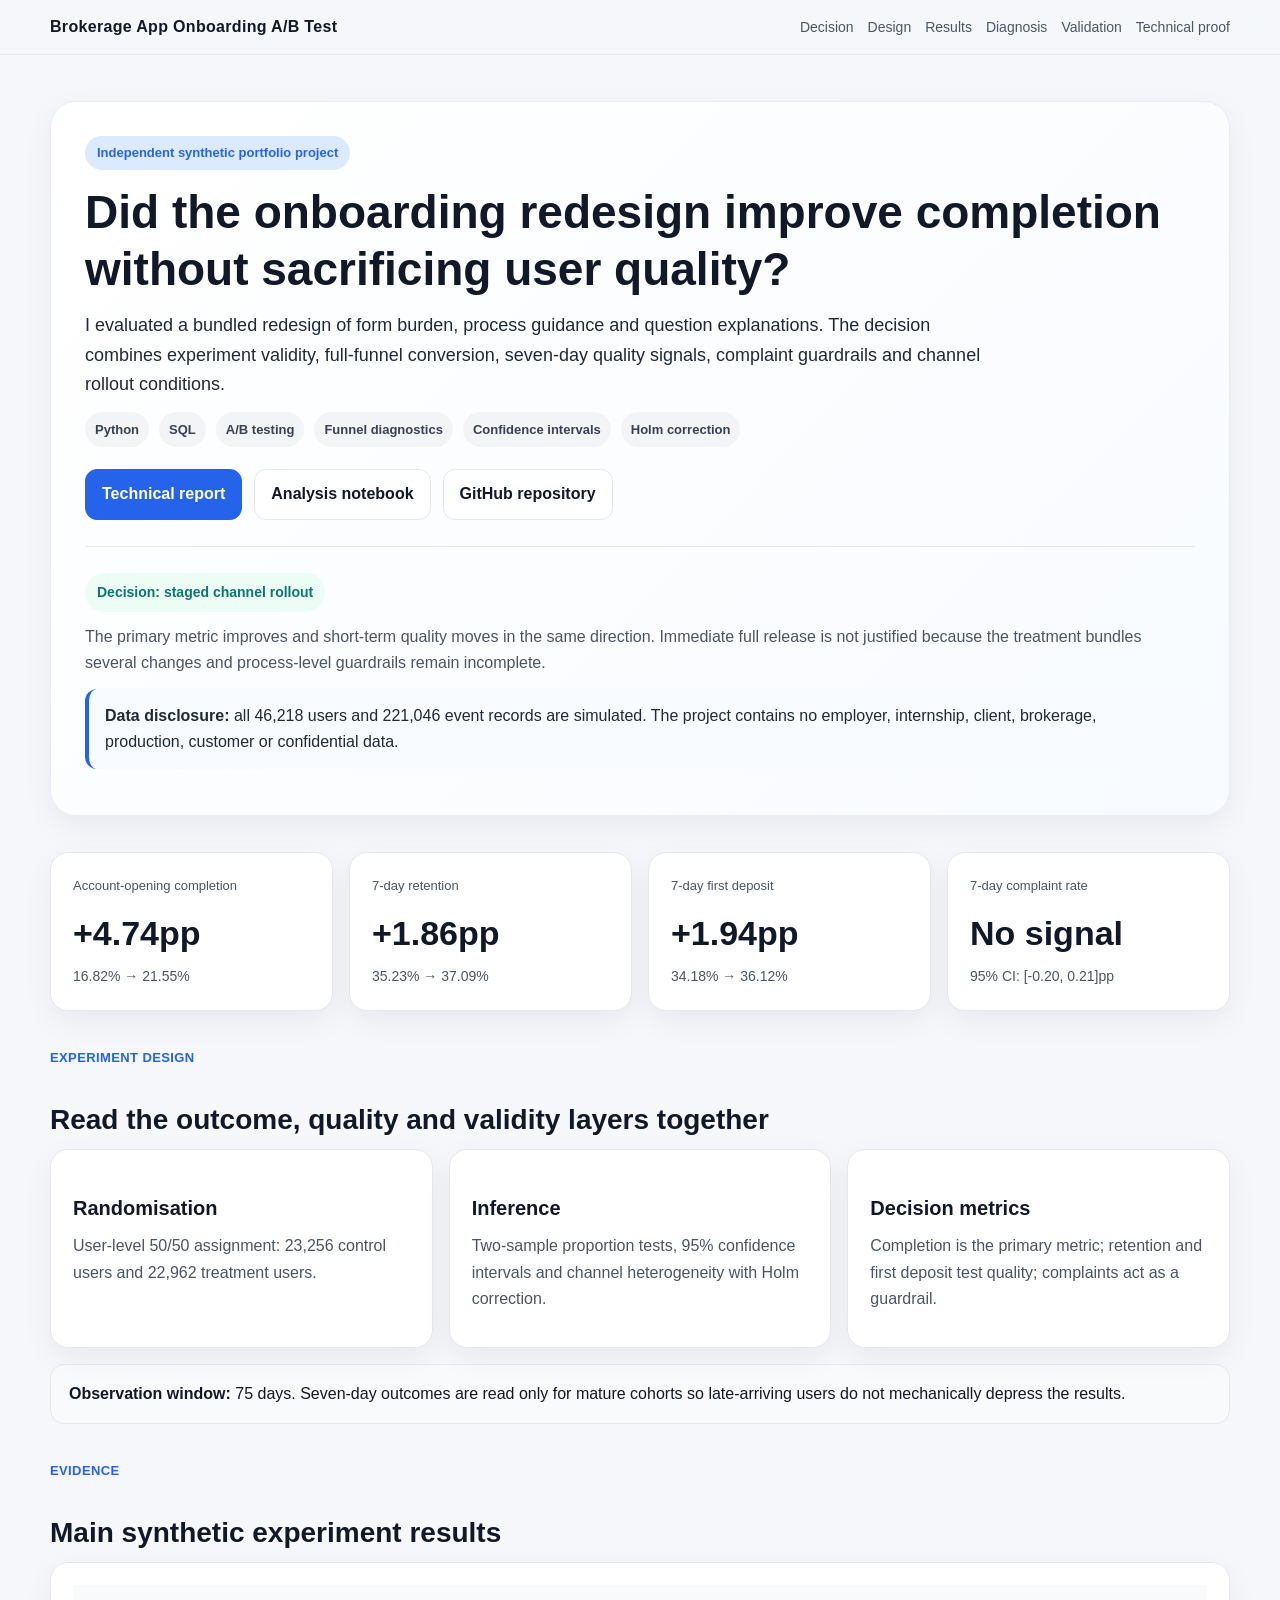
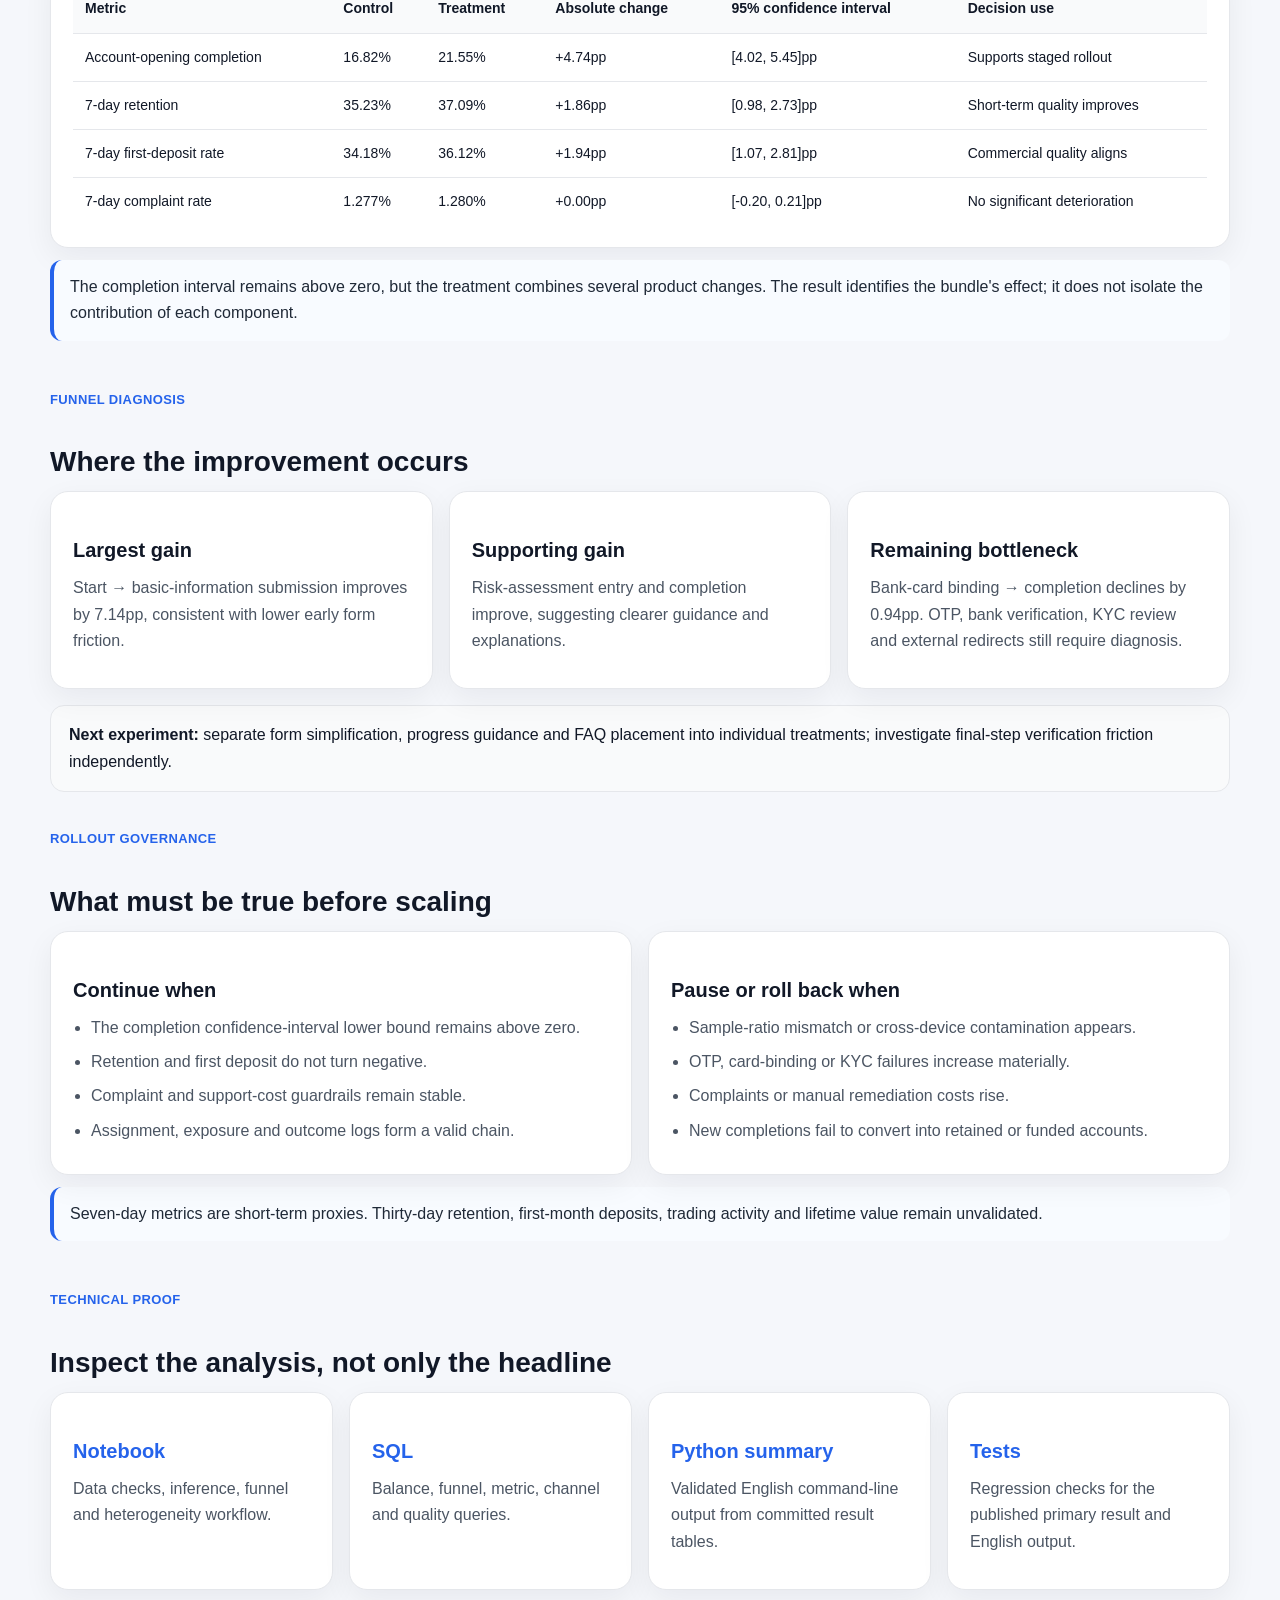
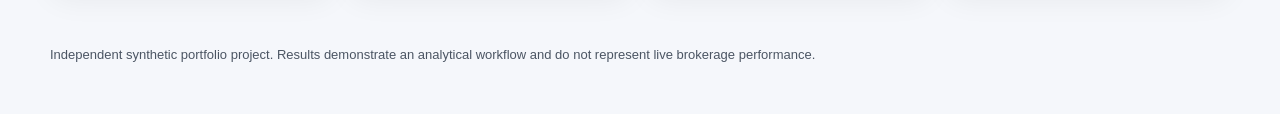
==== commit dbba1cb5: "Improve experiment narrative and reproducibility" ====
--- a/index.html
+++ b/index.html
@@ -1,562 +1,195 @@
-<!DOCTYPE html>
-<html lang="zh-CN">
+<!doctype html>
+<html lang="en">
 <head>
-  <meta charset="UTF-8">
-  <meta name="viewport" content="width=device-width, initial-scale=1.0">
-  <title>券商 App 新客开户 A/B 实验复盘｜灰度上线决策</title>
-  <meta name="description" content="围绕券商 App 新客开户流程优化的 A/B 实验复盘，给出实验设计、证据检查、漏斗归因、灰度放量方案与风险控制。">
-  <style>
-:root{
-  --bg:#f5f7fb;
-  --panel:#ffffff;
-  --panel-2:#f8fafc;
-  --text:#111827;
-  --muted:#5b6472;
-  --line:#e5e7eb;
-  --accent:#0f172a;
-  --accent-2:#1d4ed8;
-  --green:#0f766e;
-  --amber:#92400e;
-  --red:#b91c1c;
-  --shadow:0 10px 30px rgba(15,23,42,.08);
-  --radius:20px;
-}
-*{box-sizing:border-box}
-html{scroll-behavior:smooth}
-body{
-  margin:0;
-  font-family:-apple-system,BlinkMacSystemFont,"Segoe UI",Roboto,"PingFang SC","Hiragino Sans GB","Microsoft YaHei",sans-serif;
-  color:var(--text);
-  background:linear-gradient(180deg,#eef3ff 0%,#f5f7fb 220px,#f5f7fb 100%);
-  line-height:1.65;
-}
-a{color:inherit}
-.wrap{max-width:1180px;margin:0 auto;padding:0 24px}
-.topbar{
-  position:sticky; top:0; z-index:50;
-  background:rgba(245,247,251,.85); backdrop-filter:blur(10px);
-  border-bottom:1px solid rgba(229,231,235,.85);
-}
-.nav{display:flex;align-items:center;justify-content:space-between;gap:16px;padding:16px 0}
-.brand{font-weight:800;letter-spacing:.2px}
-.nav-links{display:flex;flex-wrap:wrap;gap:10px}
-.nav-links a,.btn{
-  text-decoration:none;border:1px solid var(--line);background:rgba(255,255,255,.9);
-  padding:10px 14px;border-radius:999px;font-size:14px;font-weight:600;
-}
-.nav-links a:hover,.btn:hover{border-color:#cbd5e1}
-.hero{padding:52px 0 28px}
-.hero-grid{display:grid;grid-template-columns:1.3fr .9fr;gap:24px}
-.card{
-  background:var(--panel); border:1px solid rgba(226,232,240,.95); border-radius:var(--radius);
-  box-shadow:var(--shadow);
-}
-.hero-main{padding:34px}
-.kicker{display:inline-flex;align-items:center;gap:8px;padding:8px 12px;border-radius:999px;background:#eff6ff;border:1px solid #dbeafe;color:#1d4ed8;font-size:13px;font-weight:700}
-h1{margin:16px 0 12px;font-size:40px;line-height:1.15;letter-spacing:-.02em}
-.lead{margin:0;color:var(--muted);font-size:17px}
-.badge-row{display:flex;flex-wrap:wrap;gap:10px;margin-top:20px}
-.badge{padding:10px 12px;border-radius:14px;background:var(--panel-2);border:1px solid var(--line);font-size:14px;font-weight:600;color:#374151}
-.hero-side{padding:28px}
-.decision{
-  display:grid; gap:16px;
-}
-.decision .summary{
-  padding:18px;border-radius:18px;background:linear-gradient(135deg,#0f172a 0%,#1e3a8a 100%);color:#fff
-}
-.decision .summary small{display:block;opacity:.8;letter-spacing:.08em;text-transform:uppercase;font-weight:700}
-.decision .summary strong{display:block;font-size:28px;line-height:1.25;margin:8px 0}
-.decision .summary p{margin:0;opacity:.9}
-.mini-grid{display:grid;grid-template-columns:repeat(2,1fr);gap:12px}
-.mini{
-  padding:16px;border:1px solid var(--line);border-radius:18px;background:var(--panel-2)
-}
-.mini .label{font-size:13px;color:var(--muted)}
-.mini .value{margin-top:6px;font-size:24px;font-weight:800;line-height:1.2}
-.mini .note{margin-top:6px;font-size:13px;color:var(--muted)}
-.section{padding:14px 0 8px}
-.section h2{font-size:28px;line-height:1.2;letter-spacing:-.01em;margin:0 0 10px}
-.section-intro{margin:0 0 18px;color:var(--muted);font-size:16px}
-.grid-2{display:grid;grid-template-columns:1fr 1fr;gap:24px}
-.grid-3{display:grid;grid-template-columns:repeat(3,1fr);gap:16px}
-.panel{padding:24px}
-.panel h3{margin:0 0 12px;font-size:20px}
-.list{margin:0;padding-left:20px}
-.list li{margin:8px 0}
-.kpi-strip{display:grid;grid-template-columns:repeat(4,1fr);gap:16px;margin-top:18px}
-.kpi{
-  padding:18px;border-radius:20px;background:var(--panel);border:1px solid var(--line);box-shadow:var(--shadow)
-}
-.kpi .name{font-size:14px;color:var(--muted)}
-.kpi .num{margin-top:10px;font-size:30px;font-weight:800;line-height:1.1}
-.kpi .sub{margin-top:8px;color:var(--muted);font-size:13px}
-.table-wrap{overflow:auto;border:1px solid var(--line);border-radius:18px}
-table{width:100%;border-collapse:collapse;background:#fff}
-th,td{padding:14px 14px;border-bottom:1px solid var(--line);vertical-align:top;font-size:14px}
-th{background:#f8fafc;text-align:left;color:#334155;font-weight:700;white-space:nowrap}
-tr:last-child td{border-bottom:none}
-td strong{font-size:15px}
-.callout{
-  padding:18px 20px;border-radius:18px;background:#f8fafc;border:1px solid var(--line)
-}
-.callout.good{background:#ecfdf5;border-color:#bbf7d0}
-.callout.warn{background:#fffbeb;border-color:#fde68a}
-.callout.danger{background:#fef2f2;border-color:#fecaca}
-.small{font-size:13px;color:var(--muted)}
-.bar-list{display:grid;gap:14px}
-.bar-row{display:grid;grid-template-columns:260px 1fr;gap:16px;align-items:center}
-.bar-label{font-size:14px;font-weight:700;line-height:1.35}
-.bars{display:grid;gap:8px}
-.bar-track{position:relative;height:18px;background:#edf2f7;border-radius:999px;overflow:hidden}
-.bar-fill{position:absolute;left:0;top:0;height:100%;border-radius:999px}
-.bar-fill.control{background:#94a3b8}
-.bar-fill.treatment{background:#2563eb}
-.bar-meta{display:flex;gap:12px;flex-wrap:wrap;font-size:13px;color:#475569}
-.legend{display:flex;gap:16px;flex-wrap:wrap;font-size:13px;color:#475569;margin-bottom:12px}
-.legend span{display:inline-flex;align-items:center;gap:8px}
-.dot{width:10px;height:10px;border-radius:999px;display:inline-block}
-.dot.control{background:#94a3b8}.dot.treatment{background:#2563eb}
-.priority{
-  display:inline-flex;align-items:center;padding:6px 10px;border-radius:999px;font-size:12px;font-weight:700
-}
-.priority.p1{background:#dcfce7;color:#166534}
-.priority.p2{background:#dbeafe;color:#1d4ed8}
-.priority.p3{background:#fef3c7;color:#92400e}
-.footer{
-  padding:28px 0 60px;color:var(--muted);font-size:13px
-}
-hr.sep{border:none;border-top:1px solid var(--line);margin:8px 0 0}
-@media (max-width:1024px){
-  .hero-grid,.grid-2,.kpi-strip{grid-template-columns:1fr}
-  .grid-3{grid-template-columns:1fr}
-}
-@media (max-width:768px){
-  .wrap{padding:0 16px}
-  h1{font-size:32px}
-  .nav{align-items:flex-start;flex-direction:column}
-  .bar-row{grid-template-columns:1fr}
-  .mini-grid{grid-template-columns:1fr}
-}
-</style>
+  <meta charset="utf-8">
+  <meta name="viewport" content="width=device-width, initial-scale=1">
+  <title>Brokerage App Onboarding A/B Test | Product Analytics Portfolio</title>
+  <meta name="description" content="An independent synthetic A/B testing portfolio project covering experiment design, funnel diagnosis, confidence intervals, guardrails and staged rollout decisions.">
+  <link rel="stylesheet" href="assets/site.css">
 </head>
 <body>
-  <div class="topbar">
-    <div class="wrap nav">
-      <div class="brand">券商 App 新客开户 A/B 实验复盘</div>
-      <div class="nav-links">
-        <a href="#decision">当前判断</a>
-        <a href="#design">实验设计</a>
-        <a href="#evidence">证据总览</a>
-        <a href="#funnel">漏斗归因</a>
-        <a href="#灰度推进">灰度方案</a>
-        <a href="#risk">风险与验证</a>
-      </div>
-    </div>
-  </div>
-
-  <header class="hero">
-    <div class="wrap hero-grid">
-      <section class="card hero-main">
-        <span class="kicker">A/B 实验复盘 · 灰度上线决策</span>
-        <h1>流程优化是否已经足以支持继续买量，且不会以质量或服务成本为代价？</h1>
-        <p class="lead">
-          本项目围绕券商 App 新客开户流程的组合式改版展开。判断标准不是单看开户完成率，而是同时检查
-          全链路完成率、短期质量信号、过程层护栏与分渠道放量条件。
-        </p>
-        <div class="badge-row">
-          <span class="badge">用户层级 50/50 随机分流</span>
-          <span class="badge">观察窗口 2026-01-01 至 2026-03-16</span>
-          <span class="badge">实验样本 46,218</span>
-          <span class="badge">事件日志 221,046</span>
-        </div>
-        <div class="badge-row" style="margin-top:18px">
-          <a class="btn" href="reports/brokerage_abtest_report.html">查看分析报告</a>
-          <a class="btn" href="https://github.com/QILU-622/brokerage-onboarding-abtest" target="_blank" rel="noreferrer">GitHub 仓库</a>
-          <a class="btn" href="notebooks/brokerage_abtest_analysis.ipynb">分析 Notebook</a>
-          <a class="btn" href="sql/abtest_queries.sql">SQL 查询</a>
-        </div>
-      </section>
-
-      <aside class="card hero-side" id="decision">
-        <div class="decision">
-          <div class="summary">
-            <small>当前判断</small>
-            <strong>进入分渠道灰度，不建议直接全量</strong>
-            <p>主指标显著改善，7 日留存与 7 日首充方向一致，投诉率未见恶化；但组合式改版尚未拆清单因子贡献，过程层护栏与实验有效性仍需继续复核。</p>
-          </div>
-          <div class="mini-grid">
-            <div class="mini">
-              <div class="label">开户完成率 uplift</div>
-              <div class="value">+4.74 ppt</div>
-              <div class="note">16.82% → 21.55% · 95% CI [4.02, 5.45]</div>
-            </div>
-            <div class="mini">
-              <div class="label">7 日留存 uplift</div>
-              <div class="value">+1.86 ppt</div>
-              <div class="note">短期质量信号同步改善</div>
-            </div>
-            <div class="mini">
-              <div class="label">7 日首充 uplift</div>
-              <div class="value">+1.94 ppt</div>
-              <div class="note">商业方向一致</div>
-            </div>
-            <div class="mini">
-              <div class="label">7 日投诉率</div>
-              <div class="value">未见恶化</div>
-              <div class="note">95% CI [-0.20, 0.21]</div>
-            </div>
-          </div>
-        </div>
-      </aside>
+  <header class="topbar">
+    <div class="container topbar-inner">
+      <div class="brand">Brokerage App Onboarding A/B Test</div>
+      <nav class="nav" aria-label="Project navigation">
+        <a href="#decision">Decision</a>
+        <a href="#design">Design</a>
+        <a href="#results">Results</a>
+        <a href="#diagnosis">Diagnosis</a>
+        <a href="#validation">Validation</a>
+        <a href="#technical">Technical proof</a>
+      </nav>
     </div>
   </header>
 
-  <main class="wrap">
-    <section class="section">
-      <div class="kpi-strip">
-        <div class="kpi"><div class="name">实验样本</div><div class="num">46,218</div><div class="sub">对照组 23,256 · 实验组 22,962</div></div>
-        <div class="kpi"><div class="name">事件日志</div><div class="num">221,046</div><div class="sub">含漏斗步骤与质量观测事件</div></div>
-        <div class="kpi"><div class="name">观察窗口</div><div class="num">75 天</div><div class="sub">2026-01-01 至 2026-03-16</div></div>
-        <div class="kpi"><div class="name">经营含义</div><div class="num">每 10 万访问</div><div class="sub">预计新增 4,736 个开户完成</div></div>
-      </div>
-    </section>
-
-    <section class="section" id="design">
-      <h2>一、实验设计与判读口径</h2>
-      <p class="section-intro">先把判读口径写清，后面的 uplift、机制解释和 灰度推进 方案才有可复用的边界。</p>
-      <div class="grid-2">
-        <div class="card panel">
-          <h3>基础定义</h3>
-          <div class="table-wrap">
-            <table>
-              <thead>
-                <tr><th>项目</th><th>当前设置</th><th>作用</th></tr>
-              </thead>
-              <tbody>
-                <tr><td><strong>实验单位</strong></td><td>用户层级 50/50 随机分流</td><td>降低时间波动、渠道波动和重复访问对效果解释的干扰</td></tr>
-                <tr><td><strong>版本定义</strong></td><td>Control 为原流程；Treatment 为本轮组合式优化版本</td><td>当前结论只对应组合效果，不将 uplift 直接归因到单一组件</td></tr>
-                <tr><td><strong>观察窗</strong></td><td>2026-01-01 至 2026-03-16</td><td>覆盖完整投放周期与 7 日成熟窗，避免后验指标被尾部样本低估</td></tr>
-                <tr><td><strong>统计口径</strong></td><td>双样本比例检验 + 非合并 95% CI</td><td>用统一的显著性口径读取主指标、质量指标与分渠道 uplift</td></tr>
-              </tbody>
-            </table>
+  <main>
+    <section class="hero" id="decision">
+      <div class="container">
+        <div class="hero-card">
+          <span class="eyebrow">Independent synthetic portfolio project</span>
+          <h1>Did the onboarding redesign improve completion without sacrificing user quality?</h1>
+          <p class="lead">
+            I evaluated a bundled redesign of form burden, process guidance and question
+            explanations. The decision combines experiment validity, full-funnel conversion,
+            seven-day quality signals, complaint guardrails and channel rollout conditions.
+          </p>
+          <div class="tag-row">
+            <span class="tag">Python</span>
+            <span class="tag">SQL</span>
+            <span class="tag">A/B testing</span>
+            <span class="tag">Funnel diagnostics</span>
+            <span class="tag">Confidence intervals</span>
+            <span class="tag">Holm correction</span>
           </div>
-        </div>
-
-        <div class="card panel">
-          <h3>指标树</h3>
-          <div class="table-wrap">
-            <table>
-              <thead>
-                <tr><th>层级</th><th>指标</th><th>用途</th></tr>
-              </thead>
-              <tbody>
-                <tr><td><strong>结果层</strong></td><td>开户完成率、7 日首充率</td><td>判断是否形成更高的有效开户产出</td></tr>
-                <tr><td><strong>质量层</strong></td><td>7 日留存率、7 日投诉率</td><td>识别 uplift 是否通过牺牲体验或引入低质量账户换得</td></tr>
-                <tr><td><strong>过程层护栏</strong></td><td>OTP 失败率、绑卡失败率、KYC 复核失败率、风险问答中断率、客服咨询量</td><td>识别末端收口风险与服务承压，灰度阶段必须补齐</td></tr>
-              </tbody>
-            </table>
+          <div class="hero-actions">
+            <a class="button primary" href="https://github.com/QILU-622/brokerage-onboarding-abtest/blob/main/TECHNICAL_REPORT.md">Technical report</a>
+            <a class="button" href="https://github.com/QILU-622/brokerage-onboarding-abtest/blob/main/notebooks/brokerage_abtest_analysis.ipynb">Analysis notebook</a>
+            <a class="button" href="https://github.com/QILU-622/brokerage-onboarding-abtest">GitHub repository</a>
           </div>
-          <div class="callout warn" style="margin-top:16px">
-            <strong>当前边界：</strong> 本轮可以判断“组合式改版是否值得继续灰度”，不能直接外推到首月入金、30 日留存、交易活跃和 LTV。
+          <hr class="sep">
+          <span class="status good">Decision: staged channel rollout</span>
+          <p style="margin-top:12px">
+            The primary metric improves and short-term quality moves in the same direction.
+            Immediate full release is not justified because the treatment bundles several
+            changes and process-level guardrails remain incomplete.
+          </p>
+          <div class="callout">
+            <strong>Data disclosure:</strong> all 46,218 users and 221,046 event records are simulated.
+            The project contains no employer, internship, client, brokerage, production,
+            customer or confidential data.
           </div>
         </div>
       </div>
     </section>
 
-    <section class="section" id="evidence">
-      <h2>二、证据总览</h2>
-      <p class="section-intro">是否继续推进，取决于三件事：主指标是否改善、质量层是否稳定、商业方向是否一致。</p>
-      <div class="card panel">
-        <div class="table-wrap">
-          <table>
-            <thead>
-              <tr><th>指标</th><th>对照组</th><th>实验组</th><th>绝对变化</th><th>95% 置信区间</th><th>业务判断</th></tr>
-            </thead>
-            <tbody>
-              <tr><td><strong>开户完成率</strong></td><td>16.82%</td><td>21.55%</td><td>+4.74 ppt</td><td>[4.02, 5.45]</td><td>支持继续灰度</td></tr>
-<tr><td><strong>7日留存率</strong></td><td>35.23%</td><td>37.09%</td><td>+1.86 ppt</td><td>[0.98, 2.73]</td><td>短期质量同步改善</td></tr>
-<tr><td><strong>7日投诉率</strong></td><td>1.277%</td><td>1.280%</td><td>+0.00 ppt</td><td>[-0.20, 0.21]</td><td>未见显著恶化</td></tr>
-<tr><td><strong>7日首充率</strong></td><td>34.18%</td><td>36.12%</td><td>+1.94 ppt</td><td>[1.07, 2.81]</td><td>商业方向一致</td></tr>
-            </tbody>
-          </table>
+    <section class="section">
+      <div class="container grid-4">
+        <div class="card metric-card"><div class="label">Account-opening completion</div><div class="value">+4.74pp</div><div class="sub">16.82% → 21.55%</div></div>
+        <div class="card metric-card"><div class="label">7-day retention</div><div class="value">+1.86pp</div><div class="sub">35.23% → 37.09%</div></div>
+        <div class="card metric-card"><div class="label">7-day first deposit</div><div class="value">+1.94pp</div><div class="sub">34.18% → 36.12%</div></div>
+        <div class="card metric-card"><div class="label">7-day complaint rate</div><div class="value">No signal</div><div class="sub">95% CI: [-0.20, 0.21]pp</div></div>
+      </div>
+    </section>
+
+    <section class="section" id="design">
+      <div class="container">
+        <div class="kicker">Experiment design</div>
+        <h2>Read the outcome, quality and validity layers together</h2>
+        <div class="grid-3">
+          <article class="card">
+            <h3>Randomisation</h3>
+            <p>User-level 50/50 assignment: 23,256 control users and 22,962 treatment users.</p>
+          </article>
+          <article class="card">
+            <h3>Inference</h3>
+            <p>Two-sample proportion tests, 95% confidence intervals and channel heterogeneity with Holm correction.</p>
+          </article>
+          <article class="card">
+            <h3>Decision metrics</h3>
+            <p>Completion is the primary metric; retention and first deposit test quality; complaints act as a guardrail.</p>
+          </article>
         </div>
-        <div class="grid-3" style="margin-top:18px">
-          <div class="callout good">
-            <strong>结果层</strong>
-            <p>开户完成率 uplift 为 +4.74 ppt，区间下界仍大于 0，支持继续灰度。</p>
-          </div>
-          <div class="callout good">
-            <strong>质量层</strong>
-            <p>7 日留存率方向同步改善；7 日投诉率未见显著恶化。</p>
-          </div>
-          <div class="callout warn">
-            <strong>执行层</strong>
-            <p>过程层护栏尚未完整接入，后续是否扩量要受 OTP、绑卡与 KYC 相关日志约束。</p>
-          </div>
+        <div class="note-box" style="margin-top:16px">
+          <strong>Observation window:</strong> 75 days. Seven-day outcomes are read only for mature cohorts so late-arriving users do not mechanically depress the results.
         </div>
       </div>
     </section>
 
-    <section class="section" id="funnel">
-      <h2>三、漏斗归因</h2>
-      <p class="section-intro">整体 uplift 主要来自前中段摩擦下降，而不是末端收口改善。下一轮动作应优先围绕资料填写与风险测评环节继续拆解。</p>
-      <div class="grid-2">
-        <div class="card panel">
-          <h3>相邻步骤转化率</h3>
-          <div class="legend">
-            <span><i class="dot control"></i>对照组</span>
-            <span><i class="dot treatment"></i>实验组</span>
-          </div>
-          <div class="bar-list">
-            
-        <div class="bar-row">
-          <div class="bar-label">Landing → Start onboarding</div>
-          <div class="bars">
-            <div class="bar-track"><div class="bar-fill control" style="width:96.14%"></div></div>
-            <div class="bar-track"><div class="bar-fill treatment" style="width:96.49%"></div></div>
-            <div class="bar-meta"><span>对照组 80.50%</span><span>实验组 80.79%</span><span>变化 +0.29 ppt</span></div>
-          </div>
+    <section class="section" id="results">
+      <div class="container">
+        <div class="kicker">Evidence</div>
+        <h2>Main synthetic experiment results</h2>
+        <div class="card table-wrap">
+          <table>
+            <thead><tr><th>Metric</th><th>Control</th><th>Treatment</th><th>Absolute change</th><th>95% confidence interval</th><th>Decision use</th></tr></thead>
+            <tbody>
+              <tr><td>Account-opening completion</td><td>16.82%</td><td>21.55%</td><td>+4.74pp</td><td>[4.02, 5.45]pp</td><td>Supports staged rollout</td></tr>
+              <tr><td>7-day retention</td><td>35.23%</td><td>37.09%</td><td>+1.86pp</td><td>[0.98, 2.73]pp</td><td>Short-term quality improves</td></tr>
+              <tr><td>7-day first-deposit rate</td><td>34.18%</td><td>36.12%</td><td>+1.94pp</td><td>[1.07, 2.81]pp</td><td>Commercial quality aligns</td></tr>
+              <tr><td>7-day complaint rate</td><td>1.277%</td><td>1.280%</td><td>+0.00pp</td><td>[-0.20, 0.21]pp</td><td>No significant deterioration</td></tr>
+            </tbody>
+          </table>
         </div>
-        
-
-        <div class="bar-row">
-          <div class="bar-label">Start → Submit basic info</div>
-          <div class="bars">
-            <div class="bar-track"><div class="bar-fill control" style="width:83.48%"></div></div>
-            <div class="bar-track"><div class="bar-fill treatment" style="width:92.01%"></div></div>
-            <div class="bar-meta"><span>对照组 69.90%</span><span>实验组 77.04%</span><span>变化 +7.14 ppt</span></div>
-          </div>
-        </div>
-        
-
-        <div class="bar-row">
-          <div class="bar-label">Submit basic info → ID pass</div>
-          <div class="bars">
-            <div class="bar-track"><div class="bar-fill control" style="width:97.46%"></div></div>
-            <div class="bar-track"><div class="bar-fill treatment" style="width:100.00%"></div></div>
-            <div class="bar-meta"><span>对照组 81.60%</span><span>实验组 83.73%</span><span>变化 +2.13 ppt</span></div>
-          </div>
-        </div>
-        
-
-        <div class="bar-row">
-          <div class="bar-label">ID pass → Risk assessment start</div>
-          <div class="bars">
-            <div class="bar-track"><div class="bar-fill control" style="width:88.87%"></div></div>
-            <div class="bar-track"><div class="bar-fill treatment" style="width:94.12%"></div></div>
-            <div class="bar-meta"><span>对照组 74.41%</span><span>实验组 78.81%</span><span>变化 +4.40 ppt</span></div>
-          </div>
-        </div>
-        
-
-        <div class="bar-row">
-          <div class="bar-label">Risk start → Risk complete</div>
-          <div class="bars">
-            <div class="bar-track"><div class="bar-fill control" style="width:87.07%"></div></div>
-            <div class="bar-track"><div class="bar-fill treatment" style="width:93.17%"></div></div>
-            <div class="bar-meta"><span>对照组 72.90%</span><span>实验组 78.01%</span><span>变化 +5.11 ppt</span></div>
-          </div>
-        </div>
-        
-
-        <div class="bar-row">
-          <div class="bar-label">Risk complete → Bind bank card</div>
-          <div class="bars">
-            <div class="bar-track"><div class="bar-fill control" style="width:97.60%"></div></div>
-            <div class="bar-track"><div class="bar-fill treatment" style="width:98.35%"></div></div>
-            <div class="bar-meta"><span>对照组 81.72%</span><span>实验组 82.35%</span><span>变化 +0.64 ppt</span></div>
-          </div>
-        </div>
-        
-
-        <div class="bar-row">
-          <div class="bar-label">Bind bank card → Complete</div>
-          <div class="bars">
-            <div class="bar-track"><div class="bar-fill control" style="width:98.69%"></div></div>
-            <div class="bar-track"><div class="bar-fill treatment" style="width:97.56%"></div></div>
-            <div class="bar-meta"><span>对照组 82.63%</span><span>实验组 81.69%</span><span>变化 -0.94 ppt</span></div>
-          </div>
-        </div>
-        
-          </div>
-        </div>
-        <div class="card panel">
-          <h3>发现 → 推断 → 动作</h3>
-          <div class="table-wrap">
-            <table>
-              <thead>
-                <tr><th>发现</th><th>推断</th><th>下一步动作</th></tr>
-              </thead>
-              <tbody>
-                <tr>
-                  <td><strong>Start → Submit basic info</strong> uplift 最大（+7.14 ppt）</td>
-                  <td>表单负担下降后，进入填写的用户更容易完成资料提交</td>
-                  <td>拆分验证字段裁剪、默认值填充、证件识别辅助的独立贡献</td>
-                </tr>
-                <tr>
-                  <td><strong>Risk assessment start / complete</strong> 同步提升</td>
-                  <td>流程位置更清晰、解释更充分后，用户更容易进入并完成风险问答</td>
-                  <td>分别测试 FAQ 呈现位置、进度提示方式和说明文案粒度</td>
-                </tr>
-                <tr>
-                  <td><strong>Bind bank card → Complete</strong> 轻微回落（-0.94 ppt）</td>
-                  <td>前中段改善扩大了末端分母，但 OTP、绑卡与 KYC 摩擦未被本轮改动直接覆盖</td>
-                  <td>单独排查 OTP 失败率、绑卡失败率、KYC 复核与外部跳转等待时长</td>
-                </tr>
-              </tbody>
-            </table>
-          </div>
-          <div class="callout" style="margin-top:16px">
-            <strong>为什么最后一步略降，整体结论仍成立？</strong>
-            <ul class="list">
-              <li>前中段改善把更多中等意向用户送到末端，末端分母扩大后，收口率被轻微摊薄是可能的。</li>
-              <li>OTP、银行卡验证、KYC 复核与外部跳转等待等末端摩擦不属于本轮改动的主要作用点。</li>
-              <li>末端回落量级明显小于前中段几个关键节点的提升量级，因此不改变 全链路完成率 的整体方向。</li>
-            </ul>
-          </div>
+        <div class="callout">
+          The completion interval remains above zero, but the treatment combines several product changes.
+          The result identifies the bundle's effect; it does not isolate the contribution of each component.
         </div>
       </div>
     </section>
 
-    <section class="section" id="灰度推进">
-      <h2>四、分渠道灰度推进方案</h2>
-      <p class="section-intro">当前不建议直接全量。更稳妥的做法，是先在 uplift 更高、业务弹性更强的渠道验证稳定性，再逐步扩到其余渠道，并把通过条件与回滚条件写成明确规则。</p>
-      <div class="card panel">
-        <div class="table-wrap">
-          <table>
-            <thead>
-              <tr>
-                <th>渠道</th><th>对照组</th><th>实验组</th><th>当前 uplift</th><th>首轮灰度比例</th><th>观察周期</th><th>继续推进条件</th><th>暂停 / 回滚条件</th>
-              </tr>
-            </thead>
-            <tbody>
-              <tr>
-        <td><strong>推荐渠道</strong><br><span class="priority p1">第一优先级</span></td>
-        <td>19.95%</td>
-        <td>25.60%</td>
-        <td>+5.65 ppt</td>
-        <td>20%</td>
-        <td>至少14个自然日</td>
-        <td>区间下界>0；7日留存不转负；投诉率不恶化</td>
-        <td>投诉率持续抬升；SRM/跨设备异常</td>
-        </tr>
-<tr>
-        <td><strong>付费投放</strong><br><span class="priority p1">第一优先级</span></td>
-        <td>12.05%</td>
-        <td>17.64%</td>
-        <td>+5.59 ppt</td>
-        <td>20%</td>
-        <td>至少14个自然日</td>
-        <td>区间下界>0；过程护栏稳定</td>
-        <td>投诉率抬升；客服咨询量异常</td>
-        </tr>
-<tr>
-        <td><strong>线下客户经理</strong><br><span class="priority p2">第二梯队</span></td>
-        <td>21.79%</td>
-        <td>26.77%</td>
-        <td>+4.98 ppt</td>
-        <td>10%–15%</td>
-        <td>阶段一通过后14天</td>
-        <td>方向与总体一致；周度无回落</td>
-        <td>人工补救量抬升；质量层转差</td>
-        </tr>
-<tr>
-        <td><strong>内容 / 搜索</strong><br><span class="priority p2">第二梯队</span></td>
-        <td>17.48%</td>
-        <td>21.90%</td>
-        <td>+4.41 ppt</td>
-        <td>10%–15%</td>
-        <td>阶段一通过后14天</td>
-        <td>方向与总体一致；质量层稳定</td>
-        <td>uplift弱于总体且护栏转差</td>
-        </tr>
-<tr>
-        <td><strong>应用商店</strong><br><span class="priority p3">保守推进</span></td>
-        <td>15.73%</td>
-        <td>19.16%</td>
-        <td>+3.43 ppt</td>
-        <td>5%–10%</td>
-        <td>前两阶段稳定后</td>
-        <td>安装后启动质量稳定；末端收口不继续走弱</td>
-        <td>新增开户增长但留存/首充不跟随</td>
-        </tr>
-            </tbody>
-          </table>
+    <section class="section" id="diagnosis">
+      <div class="container">
+        <div class="kicker">Funnel diagnosis</div>
+        <h2>Where the improvement occurs</h2>
+        <div class="grid-3">
+          <article class="card">
+            <h3>Largest gain</h3>
+            <p>Start → basic-information submission improves by 7.14pp, consistent with lower early form friction.</p>
+          </article>
+          <article class="card">
+            <h3>Supporting gain</h3>
+            <p>Risk-assessment entry and completion improve, suggesting clearer guidance and explanations.</p>
+          </article>
+          <article class="card">
+            <h3>Remaining bottleneck</h3>
+            <p>Bank-card binding → completion declines by 0.94pp. OTP, bank verification, KYC review and external redirects still require diagnosis.</p>
+          </article>
         </div>
-        <div class="grid-3" style="margin-top:18px">
-          <div class="callout good"><strong>第一优先级</strong><p>推荐渠道、付费投放。当前 uplift 最高，适合优先验证规模化投放下的稳定性。</p></div>
-          <div class="callout"><strong>第二梯队</strong><p>线下客户经理、内容 / 搜索。方向一致，但更适合作为阶段二补充验证。</p></div>
-          <div class="callout warn"><strong>保守推进</strong><p>应用商店更容易受到安装后低意向流量影响，应额外关注安装后启动质量与末端收口。</p></div>
+        <div class="note-box" style="margin-top:16px">
+          <strong>Next experiment:</strong> separate form simplification, progress guidance and FAQ placement into individual treatments; investigate final-step verification friction independently.
         </div>
       </div>
     </section>
 
-    <section class="section" id="risk">
-      <h2>五、实验有效性与剩余风险</h2>
-      <p class="section-intro">这些风险直接影响是否适合直接全量，因此必须在灰度阶段固定检查。</p>
-      <div class="grid-2">
-        <div class="card panel">
-          <h3>可信度检查</h3>
-          <div class="table-wrap">
-            <table>
-              <thead>
-                <tr><th>检查项</th><th>当前观察</th><th>为什么重要</th></tr>
-              </thead>
-              <tbody>
-                <tr><td><strong>平衡性检查</strong></td><td>channel p=0.205 · device p=0.286 · intent p=0.421 · age p=0.936</td><td>保证实验组与对照组基础结构可比，降低样本结构差异污染</td></tr>
-                <tr><td><strong>SRM / cohort 规则</strong></td><td>当前未见明显异常，但需继续监控 assignment → exposure → outcome 链条</td><td>一旦样本比例失衡或口径错位，整体 uplift 解释力会明显下降</td></tr>
-                <tr><td><strong>成熟窗</strong></td><td>7 日留存与 7 日首充只能在 成熟 cohort 上读取</td><td>避免尾部样本未成熟导致后验指标被系统性低估</td></tr>
-                <tr><td><strong>Contamination / cross-device</strong></td><td>灰度阶段继续检查跨渠道回流、重复进入链路、跨设备识别与人工补救标签</td><td>防止组间边界被稀释，结果可解释性下降</td></tr>
-              </tbody>
-            </table>
-          </div>
+    <section class="section" id="validation">
+      <div class="container">
+        <div class="kicker">Rollout governance</div>
+        <h2>What must be true before scaling</h2>
+        <div class="grid-2">
+          <article class="card">
+            <h3>Continue when</h3>
+            <ul class="list-clean">
+              <li>The completion confidence-interval lower bound remains above zero.</li>
+              <li>Retention and first deposit do not turn negative.</li>
+              <li>Complaint and support-cost guardrails remain stable.</li>
+              <li>Assignment, exposure and outcome logs form a valid chain.</li>
+            </ul>
+          </article>
+          <article class="card">
+            <h3>Pause or roll back when</h3>
+            <ul class="list-clean">
+              <li>Sample-ratio mismatch or cross-device contamination appears.</li>
+              <li>OTP, card-binding or KYC failures increase materially.</li>
+              <li>Complaints or manual remediation costs rise.</li>
+              <li>New completions fail to convert into retained or funded accounts.</li>
+            </ul>
+          </article>
         </div>
-
-        <div class="card panel">
-          <h3>灰度阶段必须补齐</h3>
-          <ul class="list">
-            <li>首曝日志、曝光日志、用户去重规则，形成 assignment → exposure → outcome 闭环。</li>
-            <li>身份验证失败率、OTP 失败率、绑卡失败率、风险问答中断率。</li>
-            <li>客服咨询量、人工补救标签与投诉分类规则，用于识别是否出现服务成本上升。</li>
-            <li>30 日留存、首月入金、首月交易活跃与渠道分层质量结果。</li>
-          </ul>
-          <hr class="sep">
-          <h3 style="margin-top:18px">下一轮实验优先级</h3>
-          <ol class="list">
-            <li>先在重点渠道验证当前组合方案稳定性，再决定是否扩大范围。</li>
-            <li>把表单精简、进度提示、FAQ 解释拆成单因素实验，收紧归因结论。</li>
-            <li>独立排查末端摩擦，避免前中段改善被 OTP / KYC / 绑卡失败吞噬。</li>
-            <li>把结果层、质量层、过程层护栏接入同一张运营看板。</li>
-          </ol>
+        <div class="callout">
+          Seven-day metrics are short-term proxies. Thirty-day retention, first-month deposits,
+          trading activity and lifetime value remain unvalidated.
         </div>
       </div>
     </section>
 
-    <section class="section">
-      <h2>六、经营含义</h2>
-      <p class="section-intro">当前 uplift 不等于长期收入预测，但足以帮助判断同等流量规模下，是否更可能改善预算效率与有效账户产出。</p>
-      <div class="grid-3">
-        <div class="card panel">
-          <h3>每 10 万落地页访问</h3>
-          <div class="value" style="font-size:42px;font-weight:800;line-height:1.1">+4,736</div>
-          <p class="section-intro" style="margin:8px 0 0">预计新增开户完成</p>
-        </div>
-        <div class="card panel">
-          <h3>每 10 万落地页访问</h3>
-          <div class="value" style="font-size:42px;font-weight:800;line-height:1.1">+1,858</div>
-          <p class="section-intro" style="margin:8px 0 0">预计新增 7 日留存用户</p>
-        </div>
-        <div class="card panel">
-          <h3>每 10 万落地页访问</h3>
-          <div class="value" style="font-size:42px;font-weight:800;line-height:1.1">+1,940</div>
-          <p class="section-intro" style="margin:8px 0 0">预计新增 7 日首充账户</p>
+    <section class="section" id="technical">
+      <div class="container">
+        <div class="kicker">Technical proof</div>
+        <h2>Inspect the analysis, not only the headline</h2>
+        <div class="grid-4">
+          <a class="card" href="https://github.com/QILU-622/brokerage-onboarding-abtest/blob/main/notebooks/brokerage_abtest_analysis.ipynb"><h3>Notebook</h3><p>Data checks, inference, funnel and heterogeneity workflow.</p></a>
+          <a class="card" href="https://github.com/QILU-622/brokerage-onboarding-abtest/tree/main/sql"><h3>SQL</h3><p>Balance, funnel, metric, channel and quality queries.</p></a>
+          <a class="card" href="https://github.com/QILU-622/brokerage-onboarding-abtest/blob/main/analysis.py"><h3>Python summary</h3><p>Validated English command-line output from committed result tables.</p></a>
+          <a class="card" href="https://github.com/QILU-622/brokerage-onboarding-abtest/tree/main/tests"><h3>Tests</h3><p>Regression checks for the published primary result and English output.</p></a>
         </div>
       </div>
     </section>
+  </main>
 
-    <footer class="footer">
-      注：页面数值来自脱敏重建场景，不对应任何实际机构经营数据。所有百分比变化均为绝对百分点变化（ppt）。
-    </footer>
-  </main>
+  <footer class="footer">
+    <div class="container">
+      Independent synthetic portfolio project. Results demonstrate an analytical workflow and do not represent live brokerage performance.
+    </div>
+  </footer>
 </body>
 </html>
--- a/assets/site.css
+++ b/assets/site.css
@@ -0,0 +1,136 @@
+
+:root {
+  --bg: #f5f7fb;
+  --card: #ffffff;
+  --ink: #111827;
+  --muted: #4b5563;
+  --line: #e5e7eb;
+  --accent: #2563eb;
+  --accent-soft: #dbeafe;
+  --good: #0f766e;
+  --warn: #b45309;
+  --bad: #b91c1c;
+  --shadow: 0 10px 30px rgba(15, 23, 42, 0.06);
+  --radius: 18px;
+  --max: 1180px;
+}
+* { box-sizing: border-box; }
+html { scroll-behavior: smooth; }
+body {
+  margin: 0;
+  font-family: -apple-system, BlinkMacSystemFont, "Segoe UI", Roboto, "PingFang SC", "Hiragino Sans GB", "Microsoft YaHei", sans-serif;
+  background: var(--bg);
+  color: var(--ink);
+  line-height: 1.65;
+}
+a { color: var(--accent); text-decoration: none; }
+a:hover { text-decoration: underline; }
+.container { width: min(var(--max), calc(100% - 32px)); margin: 0 auto; }
+.topbar {
+  position: sticky; top: 0; z-index: 20;
+  backdrop-filter: blur(12px);
+  background: rgba(245, 247, 251, 0.88);
+  border-bottom: 1px solid rgba(229, 231, 235, 0.9);
+}
+.topbar-inner {
+  display: flex; justify-content: space-between; align-items: center;
+  gap: 16px; padding: 14px 0;
+}
+.brand { font-weight: 800; letter-spacing: 0.02em; }
+.nav { display: flex; gap: 14px; flex-wrap: wrap; }
+.nav a { color: var(--muted); font-size: 14px; }
+.hero {
+  padding: 46px 0 26px;
+}
+.hero-card {
+  background: linear-gradient(135deg, #ffffff 0%, #f8fbff 100%);
+  border: 1px solid #e6edf8;
+  border-radius: 26px;
+  box-shadow: var(--shadow);
+  padding: 34px;
+}
+.eyebrow {
+  display: inline-flex; align-items: center; gap: 8px;
+  padding: 6px 12px; border-radius: 999px; background: var(--accent-soft);
+  color: var(--accent); font-size: 13px; font-weight: 700;
+}
+h1, h2, h3, h4 { line-height: 1.25; margin: 0 0 12px; }
+h1 { font-size: clamp(30px, 4vw, 46px); margin-top: 14px; }
+h2 { font-size: 28px; margin-top: 34px; }
+h3 { font-size: 20px; margin-top: 24px; }
+h4 { font-size: 16px; margin-top: 16px; }
+p { margin: 0 0 12px; color: var(--muted); }
+.lead { font-size: 18px; color: #1f2937; max-width: 920px; }
+.hero-actions { display: flex; gap: 12px; flex-wrap: wrap; margin-top: 22px; }
+.button {
+  display: inline-flex; align-items: center; justify-content: center;
+  padding: 11px 16px; border-radius: 12px; border: 1px solid var(--line);
+  background: white; color: var(--ink); font-weight: 700;
+}
+.button.primary { background: var(--accent); color: white; border-color: var(--accent); }
+.grid-4, .grid-3, .grid-2 { display: grid; gap: 16px; }
+.grid-4 { grid-template-columns: repeat(4, minmax(0, 1fr)); }
+.grid-3 { grid-template-columns: repeat(3, minmax(0, 1fr)); }
+.grid-2 { grid-template-columns: repeat(2, minmax(0, 1fr)); }
+.card {
+  background: var(--card); border: 1px solid var(--line); border-radius: var(--radius);
+  box-shadow: var(--shadow); padding: 22px;
+}
+.metric-card .label { font-size: 13px; color: var(--muted); margin-bottom: 8px; }
+.metric-card .value { font-size: clamp(24px, 3vw, 34px); font-weight: 800; margin-bottom: 4px; }
+.metric-card .sub { font-size: 14px; color: var(--muted); }
+.kicker { color: var(--accent); font-weight: 800; letter-spacing: 0.03em; font-size: 13px; text-transform: uppercase; }
+.section { padding: 10px 0 26px; }
+.list-clean { margin: 0; padding-left: 18px; }
+.list-clean li { margin-bottom: 8px; color: var(--muted); }
+.callout {
+  border-left: 4px solid var(--accent); padding: 14px 16px; background: #f8fbff;
+  border-radius: 12px; color: #1f2937; margin: 12px 0;
+}
+.status {
+  display: inline-flex; align-items: center; gap: 8px;
+  padding: 8px 12px; border-radius: 999px; font-weight: 700; font-size: 14px;
+}
+.status.good { background: #ecfdf5; color: var(--good); }
+.status.warn { background: #fff7ed; color: var(--warn); }
+.status.bad { background: #fef2f2; color: var(--bad); }
+.table-wrap { overflow-x: auto; }
+table {
+  width: 100%; border-collapse: collapse; background: white;
+}
+th, td {
+  border-bottom: 1px solid var(--line);
+  padding: 12px 12px; text-align: left; vertical-align: top;
+  font-size: 14px;
+}
+th { background: #f9fafb; color: #111827; font-weight: 800; }
+tr:last-child td { border-bottom: none; }
+.small { font-size: 13px; color: var(--muted); }
+.mono { font-family: ui-monospace, SFMono-Regular, Menlo, Consolas, monospace; }
+.bars { display: grid; gap: 12px; margin-top: 14px; }
+.bar-row { display: grid; grid-template-columns: 240px 1fr 84px; gap: 14px; align-items: center; }
+.bar-label { font-size: 14px; color: #111827; }
+.bar-track {
+  height: 12px; background: #e5e7eb; border-radius: 999px; overflow: hidden;
+}
+.bar-fill { height: 100%; background: linear-gradient(90deg, #2563eb, #60a5fa); border-radius: 999px; }
+.bar-value { font-size: 14px; color: #111827; font-weight: 700; text-align: right; }
+.footer { padding: 28px 0 48px; color: var(--muted); font-size: 13px; }
+.tag-row { display: flex; gap: 10px; flex-wrap: wrap; margin-top: 10px; }
+.tag {
+  padding: 7px 10px; border-radius: 999px; background: #f3f4f6; color: #374151; font-size: 13px; font-weight: 700;
+}
+hr.sep { border: 0; border-top: 1px solid var(--line); margin: 26px 0; }
+.note-box {
+  padding: 16px 18px; background: #f9fafb; border: 1px solid var(--line); border-radius: 14px;
+}
+@media (max-width: 960px) {
+  .grid-4, .grid-3 { grid-template-columns: repeat(2, minmax(0, 1fr)); }
+  .grid-2 { grid-template-columns: 1fr; }
+  .bar-row { grid-template-columns: 1fr; gap: 6px; }
+}
+@media (max-width: 640px) {
+  .hero-card { padding: 24px; }
+  .grid-4, .grid-3, .grid-2 { grid-template-columns: 1fr; }
+  .topbar-inner { align-items: flex-start; flex-direction: column; }
+}
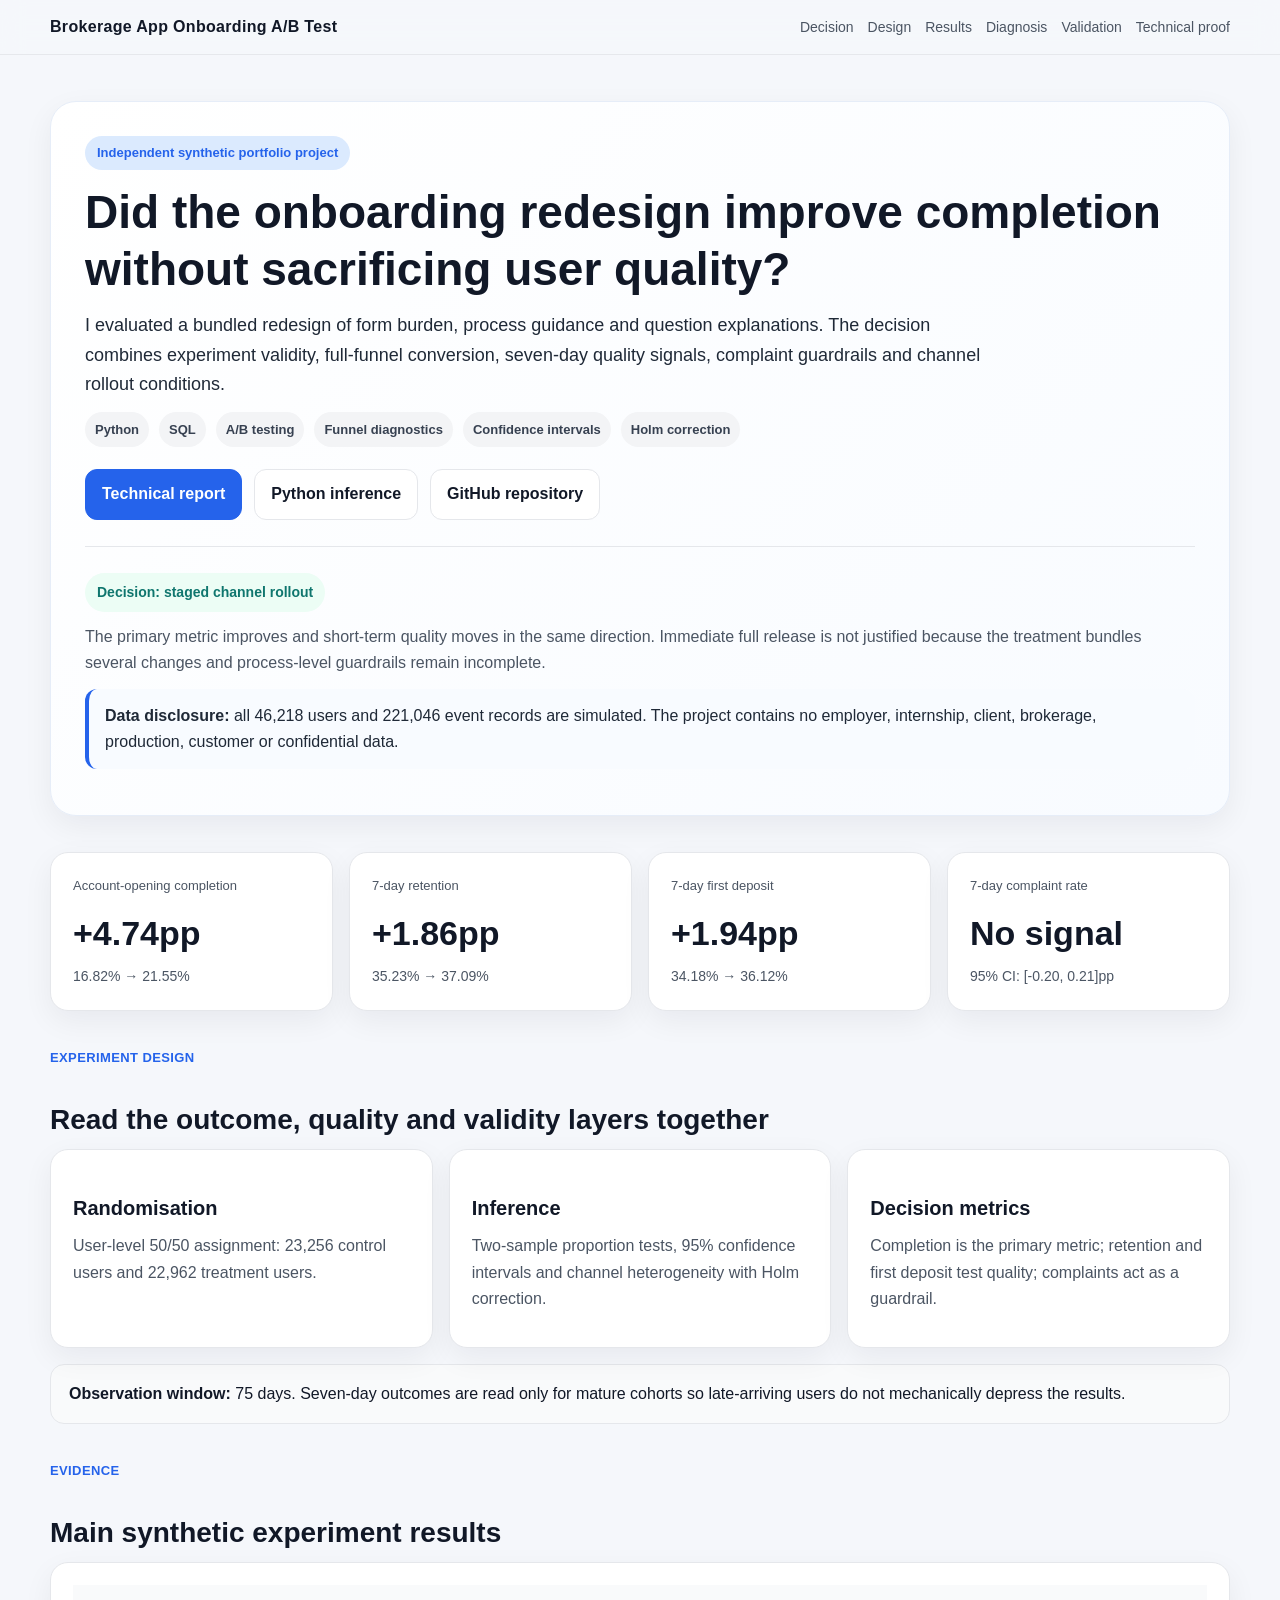
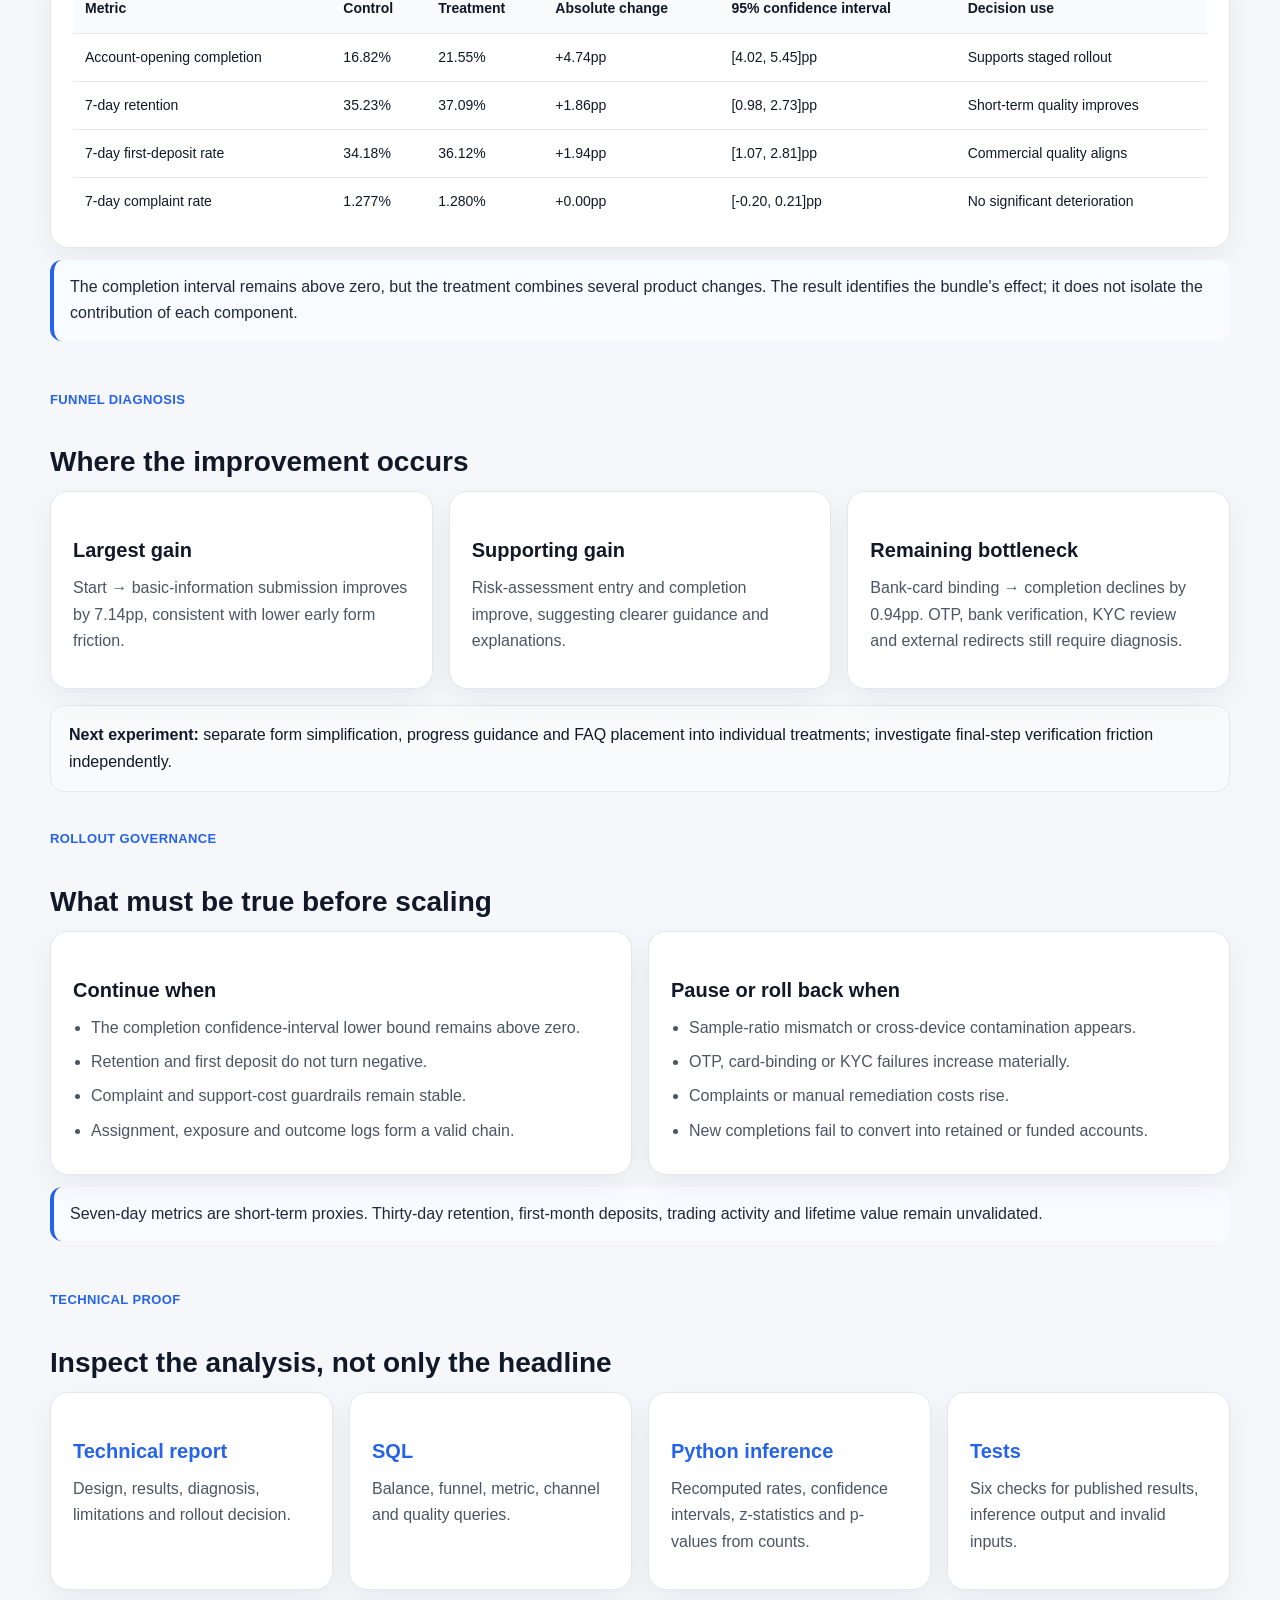
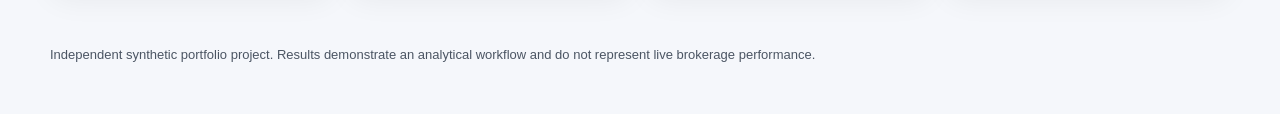
==== commit e4b4b784: "Finalise English analysis and technical evidence" ====
--- a/index.html
+++ b/index.html
@@ -43,7 +43,7 @@
           </div>
           <div class="hero-actions">
             <a class="button primary" href="https://github.com/QILU-622/brokerage-onboarding-abtest/blob/main/TECHNICAL_REPORT.md">Technical report</a>
-            <a class="button" href="https://github.com/QILU-622/brokerage-onboarding-abtest/blob/main/notebooks/brokerage_abtest_analysis.ipynb">Analysis notebook</a>
+            <a class="button" href="https://github.com/QILU-622/brokerage-onboarding-abtest/blob/main/analysis.py">Python inference</a>
             <a class="button" href="https://github.com/QILU-622/brokerage-onboarding-abtest">GitHub repository</a>
           </div>
           <hr class="sep">
@@ -177,10 +177,10 @@
         <div class="kicker">Technical proof</div>
         <h2>Inspect the analysis, not only the headline</h2>
         <div class="grid-4">
-          <a class="card" href="https://github.com/QILU-622/brokerage-onboarding-abtest/blob/main/notebooks/brokerage_abtest_analysis.ipynb"><h3>Notebook</h3><p>Data checks, inference, funnel and heterogeneity workflow.</p></a>
+          <a class="card" href="https://github.com/QILU-622/brokerage-onboarding-abtest/blob/main/TECHNICAL_REPORT.md"><h3>Technical report</h3><p>Design, results, diagnosis, limitations and rollout decision.</p></a>
           <a class="card" href="https://github.com/QILU-622/brokerage-onboarding-abtest/tree/main/sql"><h3>SQL</h3><p>Balance, funnel, metric, channel and quality queries.</p></a>
-          <a class="card" href="https://github.com/QILU-622/brokerage-onboarding-abtest/blob/main/analysis.py"><h3>Python summary</h3><p>Validated English command-line output from committed result tables.</p></a>
-          <a class="card" href="https://github.com/QILU-622/brokerage-onboarding-abtest/tree/main/tests"><h3>Tests</h3><p>Regression checks for the published primary result and English output.</p></a>
+          <a class="card" href="https://github.com/QILU-622/brokerage-onboarding-abtest/blob/main/analysis.py"><h3>Python inference</h3><p>Recomputed rates, confidence intervals, z-statistics and p-values from counts.</p></a>
+          <a class="card" href="https://github.com/QILU-622/brokerage-onboarding-abtest/tree/main/tests"><h3>Tests</h3><p>Six checks for published results, inference output and invalid inputs.</p></a>
         </div>
       </div>
     </section>
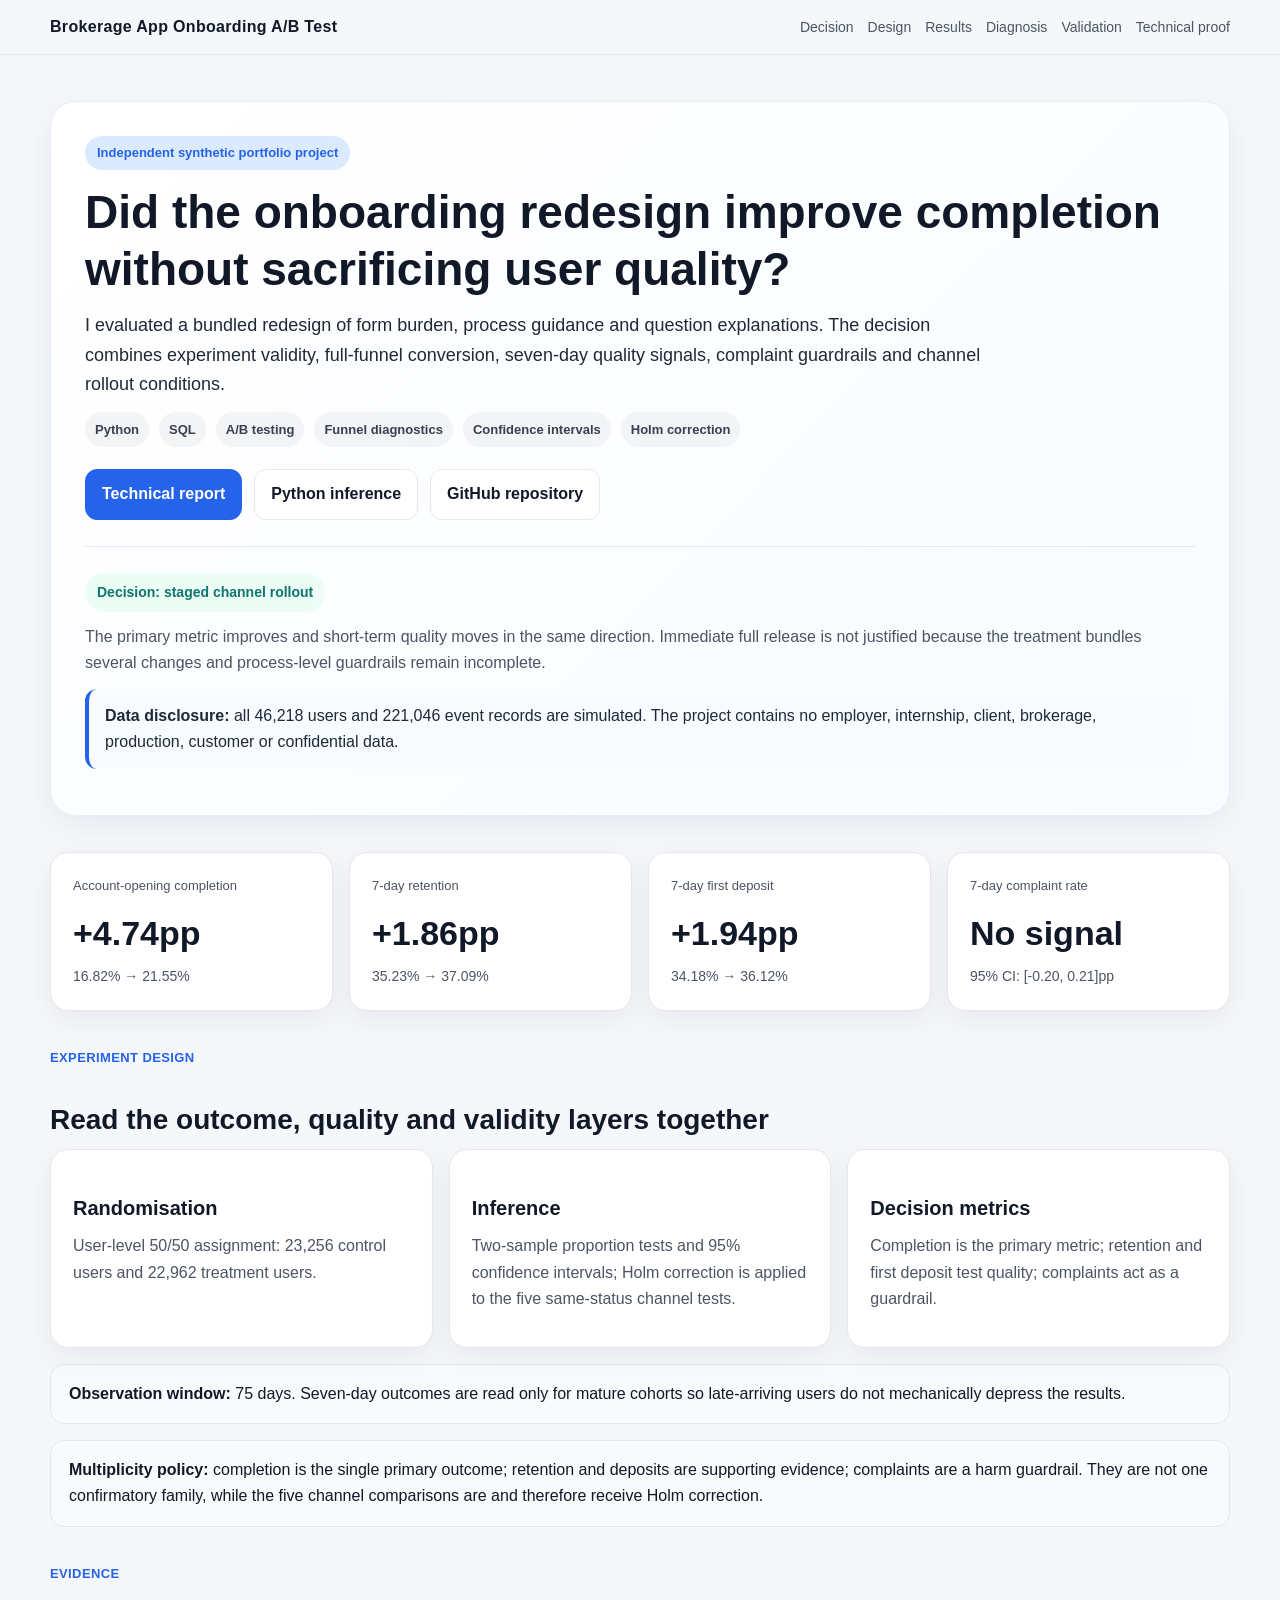
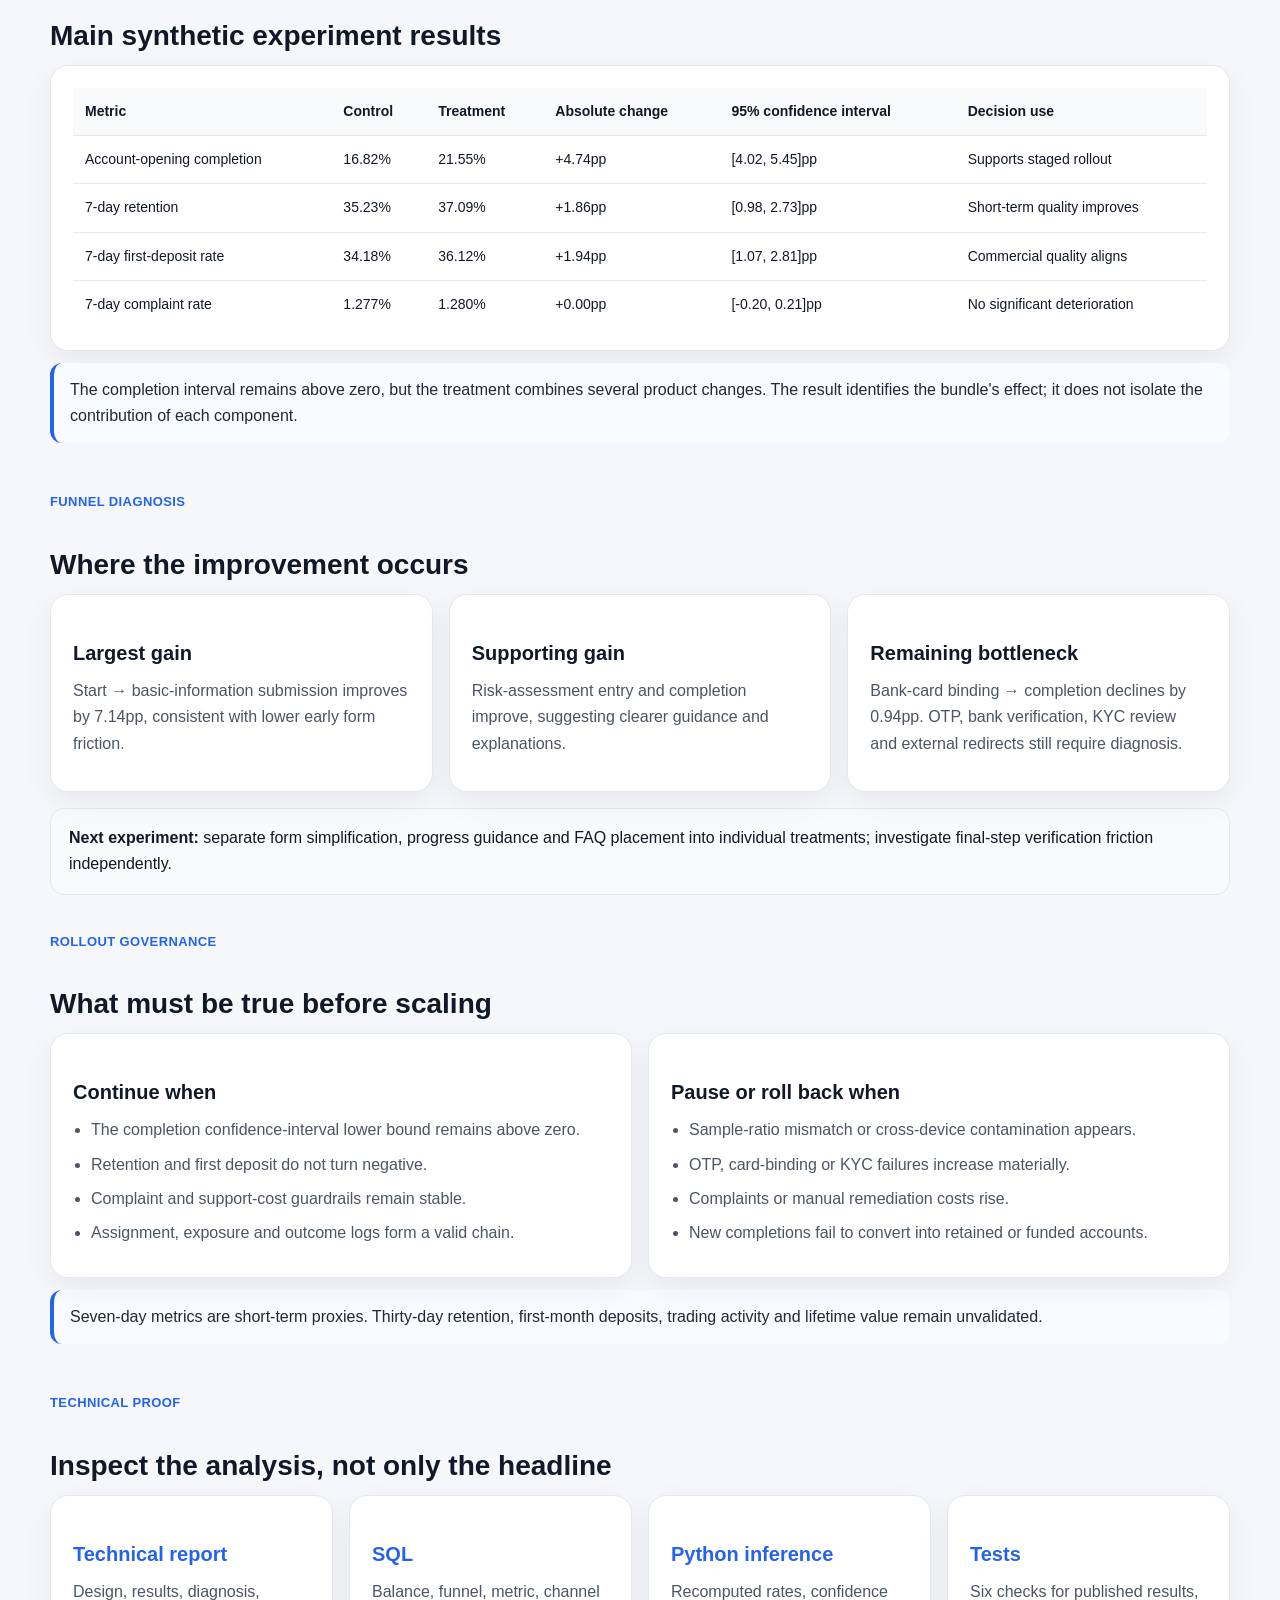
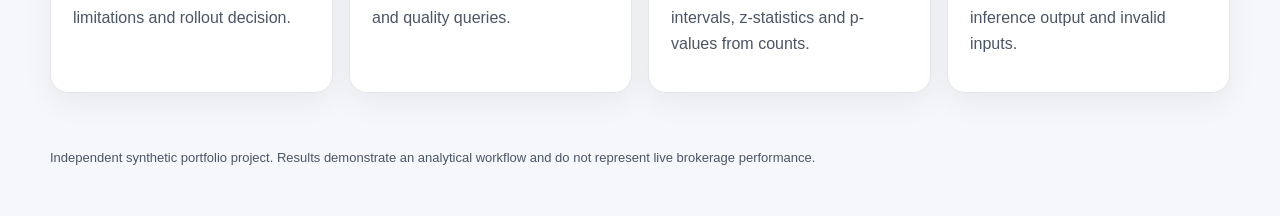
==== commit 59cde602: "Add multiplicity rationale" ====
--- a/index.html
+++ b/index.html
@@ -82,7 +82,7 @@
           </article>
           <article class="card">
             <h3>Inference</h3>
-            <p>Two-sample proportion tests, 95% confidence intervals and channel heterogeneity with Holm correction.</p>
+            <p>Two-sample proportion tests and 95% confidence intervals; Holm correction is applied to the five same-status channel tests.</p>
           </article>
           <article class="card">
             <h3>Decision metrics</h3>
@@ -91,6 +91,9 @@
         </div>
         <div class="note-box" style="margin-top:16px">
           <strong>Observation window:</strong> 75 days. Seven-day outcomes are read only for mature cohorts so late-arriving users do not mechanically depress the results.
+        </div>
+        <div class="note-box" style="margin-top:16px">
+          <strong>Multiplicity policy:</strong> completion is the single primary outcome; retention and deposits are supporting evidence; complaints are a harm guardrail. They are not one confirmatory family, while the five channel comparisons are and therefore receive Holm correction.
         </div>
       </div>
     </section>
